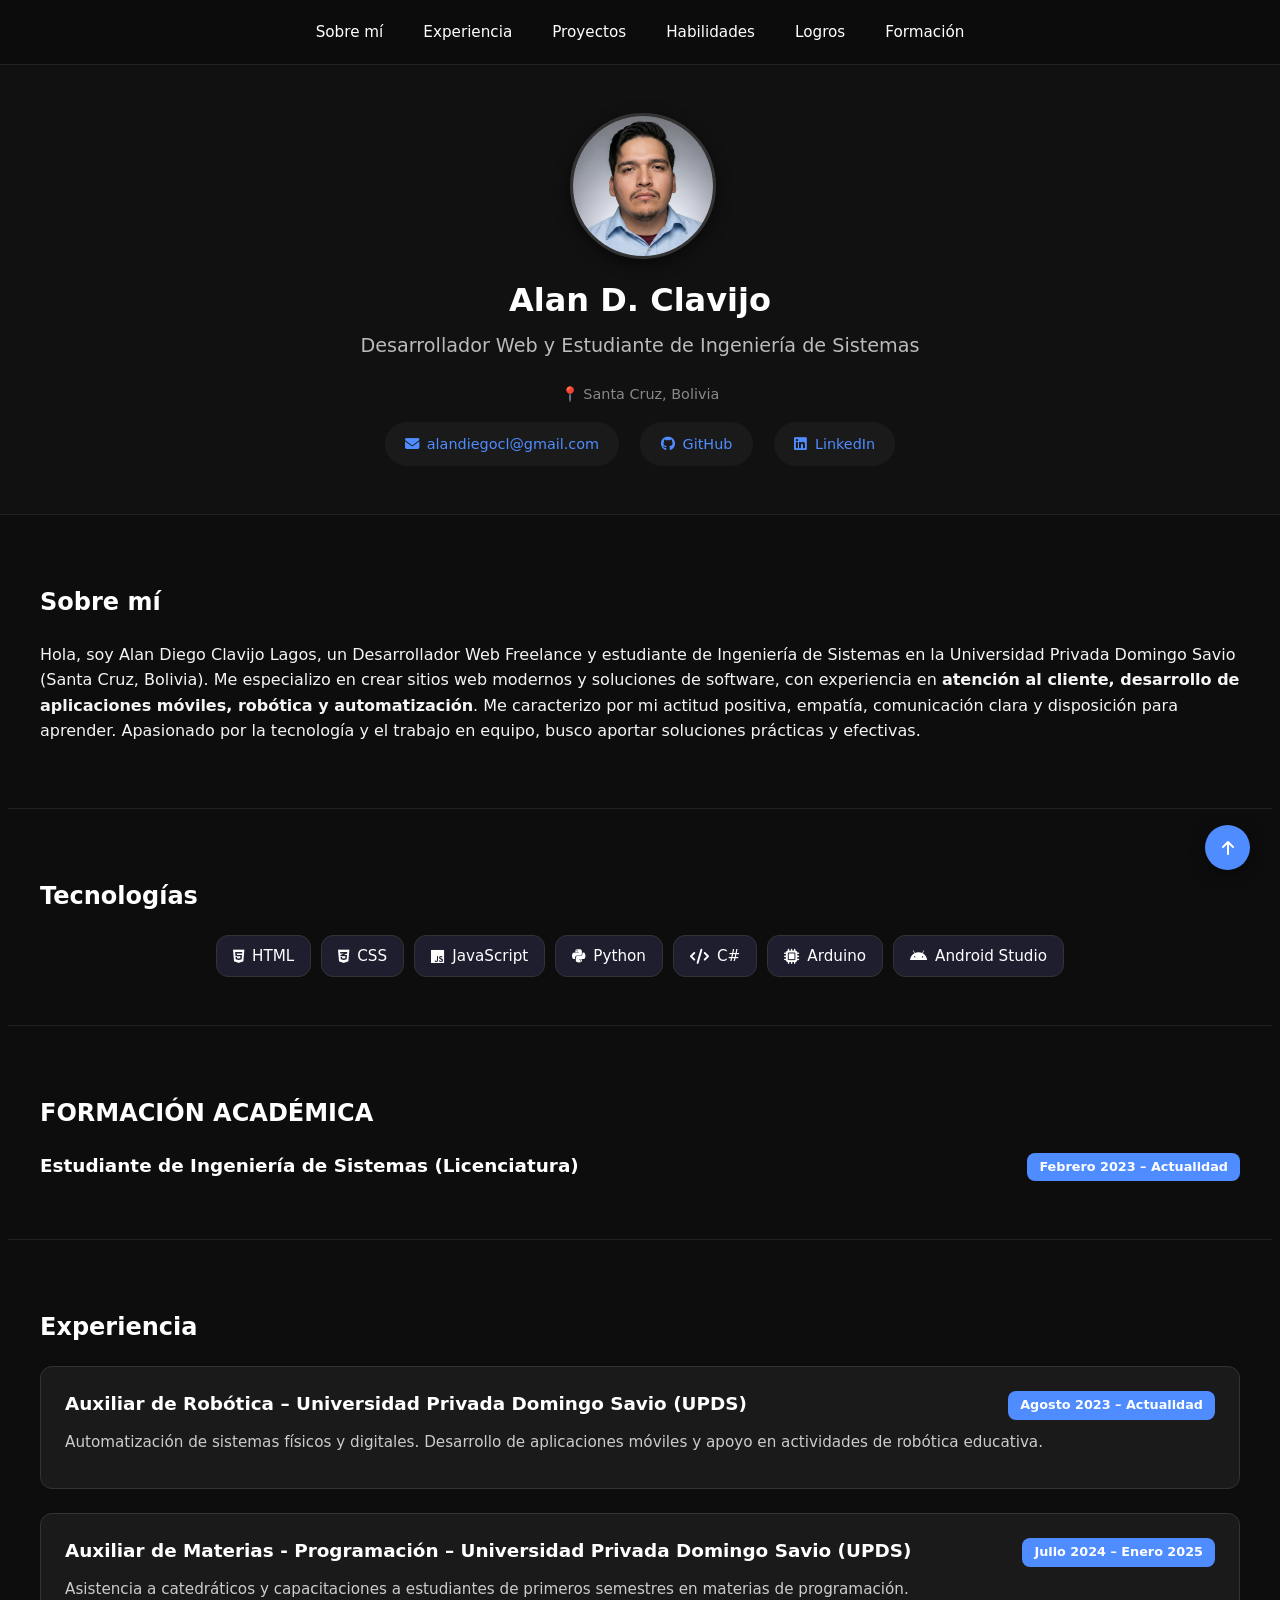
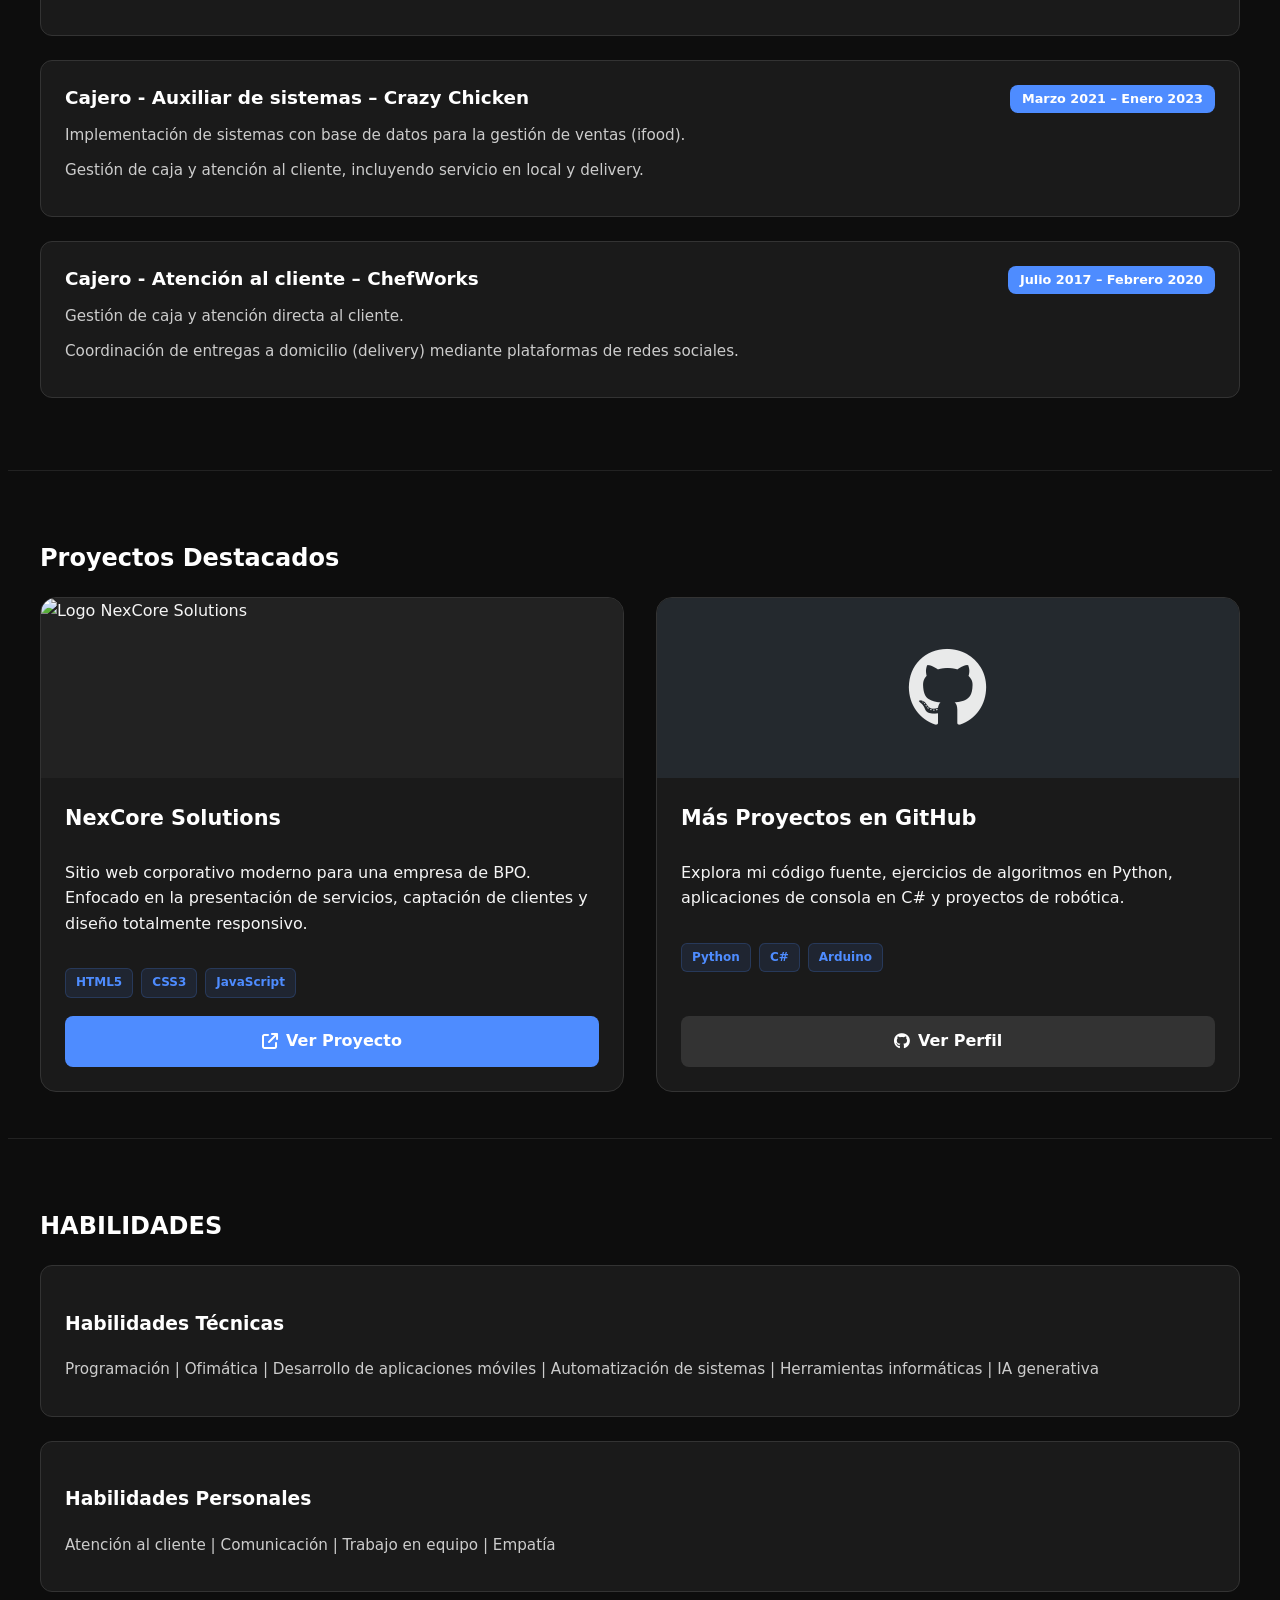
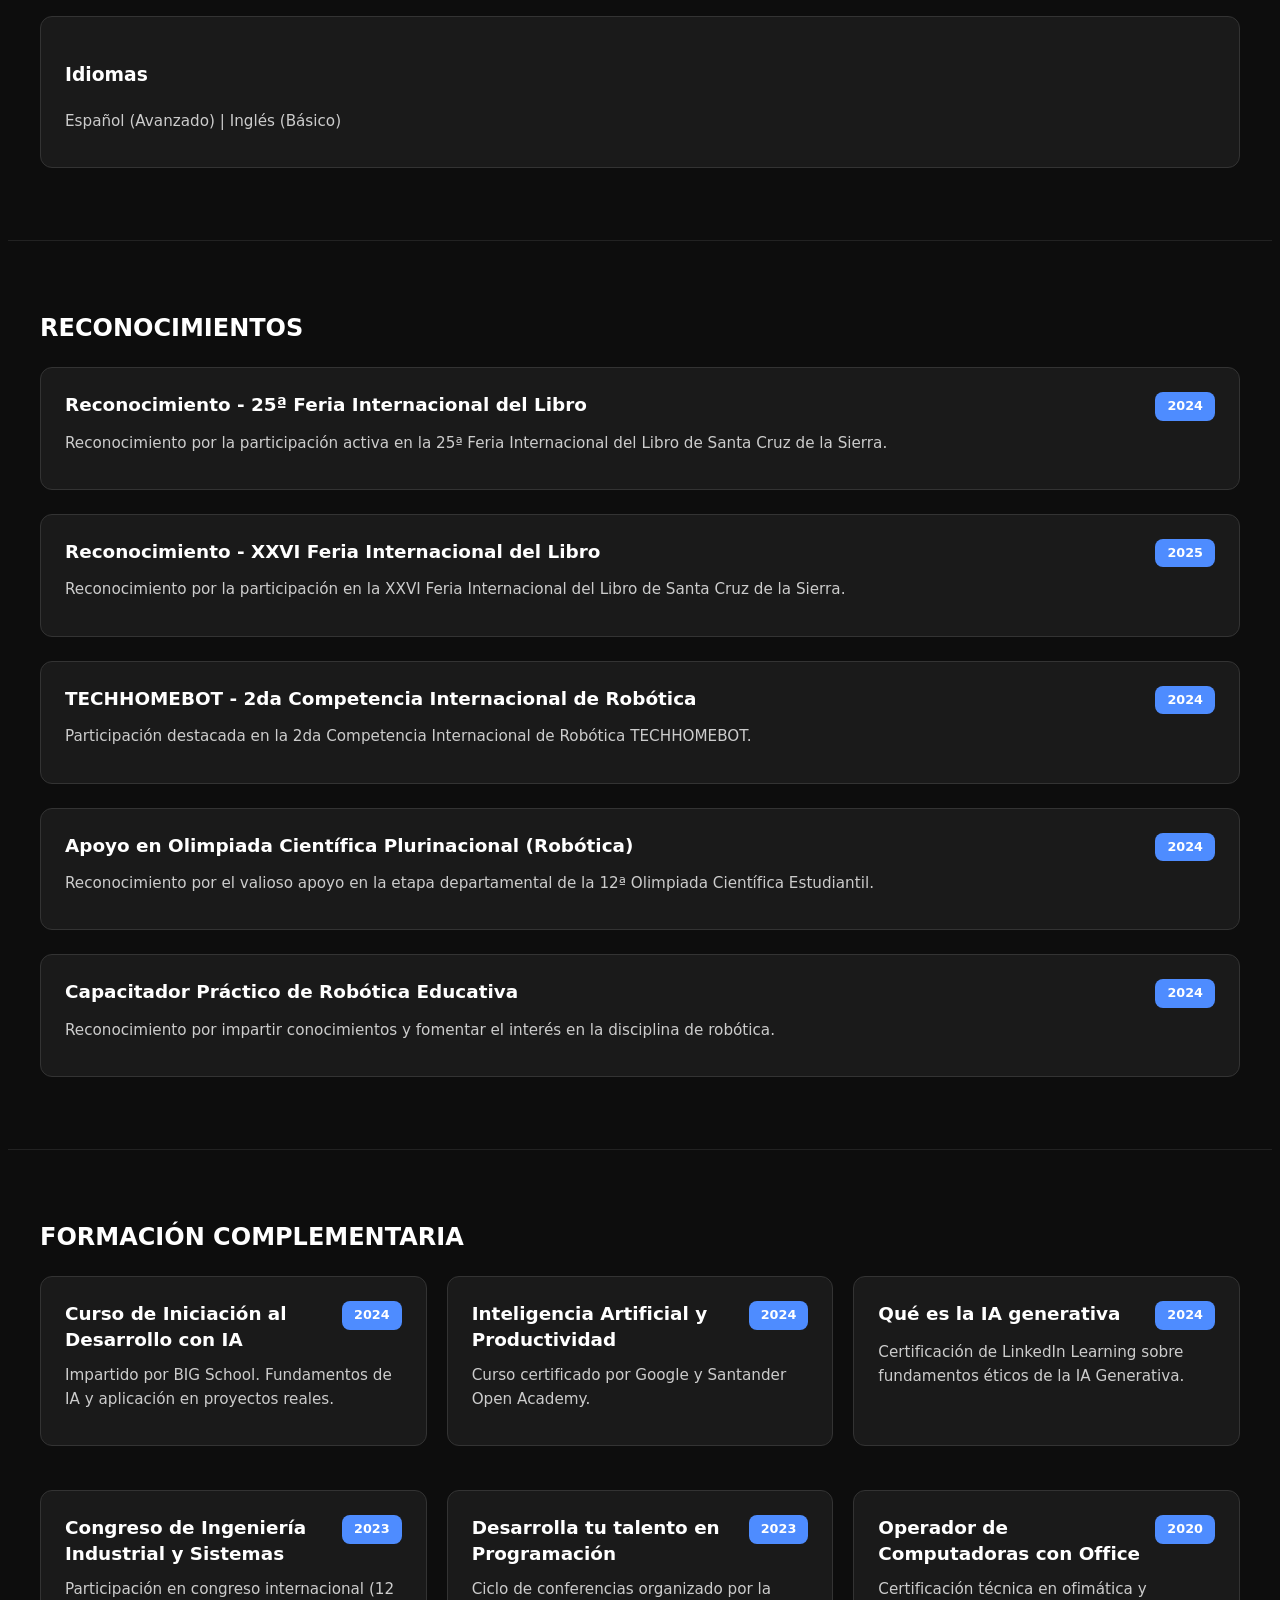
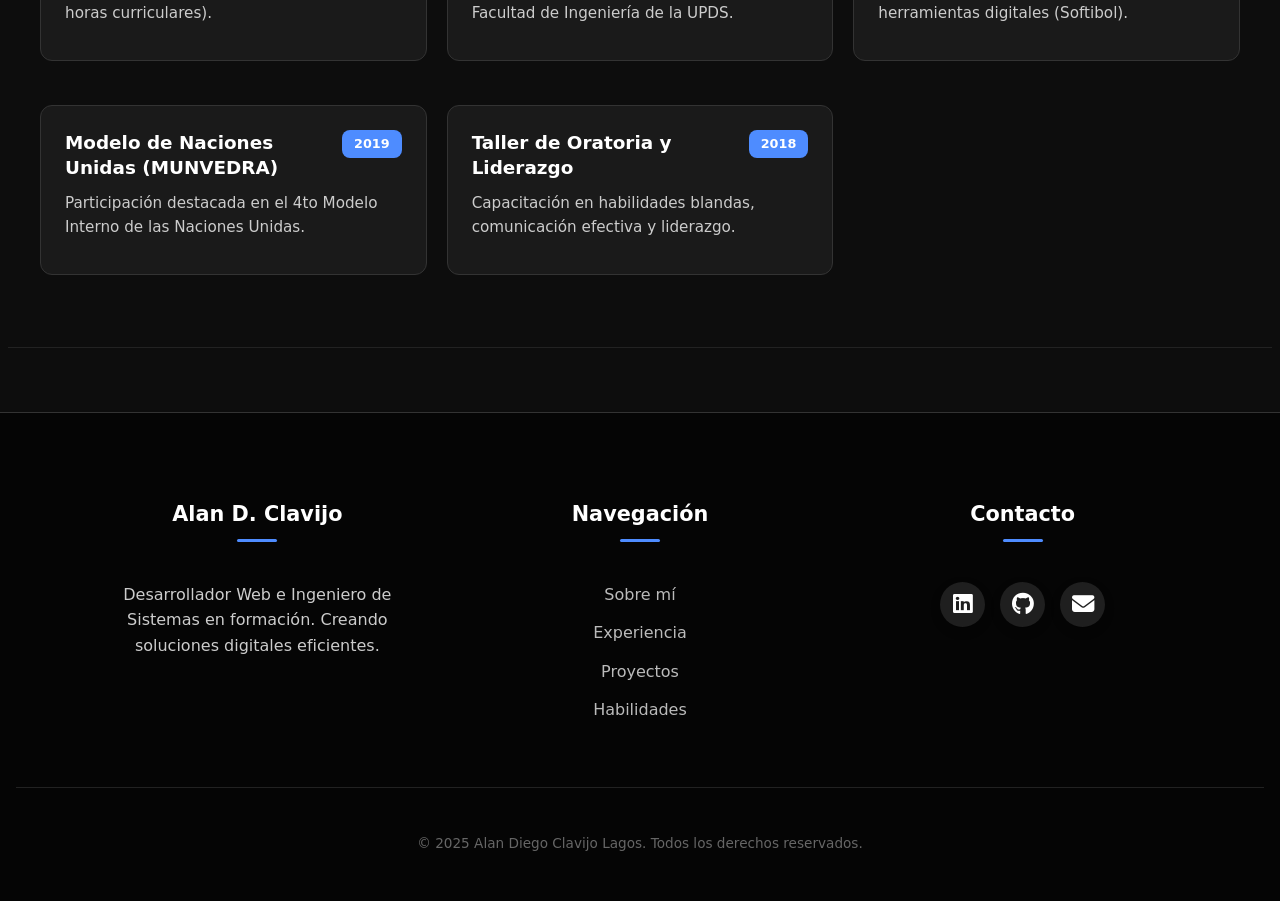
==== index.html @ 5d807644 "actualizacion github perfil" ====
<!DOCTYPE html>
<html lang="es">
  <head>
    <meta charset="UTF-8" />
    <meta name="viewport" content="width=device-width, initial-scale=1.0" />

    <title>
      Alan Diego Clavijo | Desarrollador Web e Ingeniero de Sistemas en Santa
      Cruz
    </title>

    <meta
      name="description"
      content="Portafolio de Alan Diego Clavijo Lagos. Desarrollador Web Full Stack y estudiante de Ingeniería de Sistemas en Santa Cruz, Bolivia. Experto en HTML, CSS, JavaScript, Python y C#."
    />

    <link rel="canonical" href="https://alanclavijo.github.io/" />

    <meta
      name="google-site-verification"
      content="w6DH2YRJPsxIw7uYAJ5K62LgAJY-CCfW-c_z-ughoTc"
    />
    <meta name="geo.region" content="BO-S" />
    <meta name="geo.placename" content="Santa Cruz de la Sierra" />
    <meta name="geo.position" content="-17.7833; -63.1821" />
    <meta name="ICBM" content="-17.7833, -63.1821" />
    <meta
      name="keywords"
      content="Alan Diego Clavijo, Desarrollador Web, Ingeniero de Sistemas, Santa Cruz, Bolivia, UPDS, Robótica, Programador, Freelancer, Frontend"
    />
    <meta name="author" content="Alan Diego Clavijo Lagos" />
    <meta name="robots" content="index, follow" />

    <meta property="og:type" content="profile" />
    <meta
      property="og:title"
      content="Portafolio de Alan D. Clavijo - Desarrollador Web"
    />
    <meta
      property="og:description"
      content="Ingeniero de Sistemas en formación y Auxiliar de Robótica. Mira mis proyectos y experiencia."
    />
    <meta
      property="og:image"
      content="https://alanclavijo.github.io/img/perfil.jpg"
    />
    <meta property="og:url" content="https://alanclavijo.github.io/" />
    <meta property="og:locale" content="es_BO" />

    <link rel="stylesheet" href="css/style.css" />

    <link
      rel="stylesheet"
      href="https://cdnjs.cloudflare.com/ajax/libs/font-awesome/6.5.0/css/all.min.css"
    />
    <link rel="icon" type="image/png" href="img/favicon.png" />

    <script type="application/ld+json">
      {
        "@context": "https://schema.org",
        "@type": "Person",
        "name": "Alan Diego Clavijo Lagos",
        "jobTitle": "Estudiante de Ingeniería de Sistemas y Desarrollador Web",
        "url": "https://alanclavijo.github.io",
        "sameAs": [
          "https://www.linkedin.com/in/alan-diego-clavijo-lagos-25b806327/",
          "https://github.com/AlanClavijo"
        ],
        "address": {
          "@type": "PostalAddress",
          "addressLocality": "Santa Cruz de la Sierra",
          "addressCountry": "Bolivia"
        },
        "alumniOf": {
          "@type": "CollegeOrUniversity",
          "name": "Universidad Privada Domingo Savio"
        }
      }
    </script>
  </head>

  <body>
    <nav class="navbar">
      <div class="nav-container">
        <button class="menu-toggle" aria-label="Abrir menú">
          <i class="fa-solid fa-bars"></i>
        </button>

        <div class="nav-links">
          <a href="#sobre-mi" class="nav-link">Sobre mí</a>
          <a href="#experiencia" class="nav-link">Experiencia</a>
          <a href="#proyectos" class="nav-link">Proyectos</a>
          <a href="#habilidades" class="nav-link">Habilidades</a>
          <a href="#reconocimientos" class="nav-link">Logros</a>
          <a href="#formacion-complementaria" class="nav-link">Formación</a>
        </div>
      </div>
    </nav>

    <header class="perfil">
      <div class="flip-card">
        <div class="flip-card-inner">
          <div class="flip-card-front">
            <img src="img/perfil.jpg" alt="Alan Clavijo Formal" />
          </div>
          <div class="flip-card-back">
            <img src="img/perfil.jpg" alt="Alan Clavijo Casual" />
          </div>
        </div>
      </div>

      <h1>
        Alan D. Clavijo
        <span class="cargo-h1"
          >Desarrollador Web y Estudiante de Ingeniería de Sistemas</span
        >
      </h1>
      <p class="ubicacion">📍 Santa Cruz, Bolivia</p>

      <nav class="social-links">
        <a
          href="https://mail.google.com/mail/?view=cm&fs=1&to=alandiegocl@gmail.com"
          target="_blank"
          rel="noopener noreferrer"
        >
          <i class="fa-solid fa-envelope"></i> alandiegocl@gmail.com
        </a>
        <a
          href="https://github.com/AlanClavijo"
          target="_blank"
          rel="noopener noreferrer"
        >
          <i class="fa-brands fa-github"></i> GitHub
        </a>
        <a
          href="https://www.linkedin.com/in/alan-diego-clavijo-lagos-25b806327/"
          target="_blank"
          rel="noopener noreferrer"
        >
          <i class="fa-brands fa-linkedin"></i> LinkedIn
        </a>
      </nav>
    </header>

    <section id="sobre-mi">
      <h2>Sobre mí</h2>
      <p>
        Hola, soy Alan Diego Clavijo Lagos, un Desarrollador Web Freelance y
        estudiante de Ingeniería de Sistemas en la Universidad Privada Domingo
        Savio (Santa Cruz, Bolivia). Me especializo en crear sitios web modernos
        y soluciones de software, con experiencia en
        <strong
          >atención al cliente, desarrollo de aplicaciones móviles, robótica y
          automatización</strong
        >. Me caracterizo por mi actitud positiva, empatía, comunicación clara y
        disposición para aprender. Apasionado por la tecnología y el trabajo en
        equipo, busco aportar soluciones prácticas y efectivas.
      </p>
    </section>

    <section id="tecnologias">
      <h2>Tecnologías</h2>
      <div class="tags">
        <span><i class="fa-brands fa-html5"></i> HTML</span>
        <span><i class="fa-brands fa-css3-alt"></i> CSS</span>
        <span><i class="fa-brands fa-js"></i> JavaScript</span>
        <span><i class="fa-brands fa-python"></i> Python</span>
        <span><i class="fa-solid fa-code"></i> C#</span>
        <span><i class="fa-solid fa-microchip"></i> Arduino</span>
        <span><i class="fa-brands fa-android"></i> Android Studio</span>
      </div>
    </section>

    <section id="Formacion-academica">
      <h2>FORMACIÓN ACADÉMICA</h2>
      <div class="card-header">
        <h3>Estudiante de Ingeniería de Sistemas (Licenciatura)</h3>
        <span class="años">Febrero 2023 – Actualidad</span>
      </div>
    </section>

    <section id="experiencia">
      <h2>Experiencia</h2>

      <div class="card">
        <div class="card-header">
          <h3>
            Auxiliar de Robótica – Universidad Privada Domingo Savio (UPDS)
          </h3>
          <span class="años">Agosto 2023 – Actualidad</span>
        </div>
        <p>
          Automatización de sistemas físicos y digitales. Desarrollo de
          aplicaciones móviles y apoyo en actividades de robótica educativa.
        </p>
      </div>

      <div class="card">
        <div class="card-header">
          <h3>
            Auxiliar de Materias - Programación – Universidad Privada Domingo
            Savio (UPDS)
          </h3>
          <span class="años">Julio 2024 – Enero 2025</span>
        </div>
        <p>
          Asistencia a catedráticos y capacitaciones a estudiantes de primeros
          semestres en materias de programación.
        </p>
      </div>

      <div class="card">
        <div class="card-header">
          <h3>Cajero - Auxiliar de sistemas – Crazy Chicken</h3>
          <span class="años">Marzo 2021 – Enero 2023</span>
        </div>
        <p>
          Implementación de sistemas con base de datos para la gestión de ventas
          (ifood).
        </p>
        <p>
          Gestión de caja y atención al cliente, incluyendo servicio en local y
          delivery.
        </p>
      </div>

      <div class="card">
        <div class="card-header">
          <h3>Cajero - Atención al cliente – ChefWorks</h3>
          <span class="años">Julio 2017 – Febrero 2020</span>
        </div>
        <p>Gestión de caja y atención directa al cliente.</p>
        <p>
          Coordinación de entregas a domicilio (delivery) mediante plataformas
          de redes sociales.
        </p>
      </div>
    </section>

    <section id="proyectos">
      <h2>Proyectos Destacados</h2>

      <div class="proyectos-grid">
        <article class="proyecto-card">
          <div class="card-banner banner-nexcore">
            <img
              src="https://alanclavijo.github.io/NexCore/assets/img/logos/nexcore-logo.png"
              alt="Logo NexCore Solutions"
              class="card-logo"
            />
          </div>

          <div class="card-content">
            <h3>NexCore Solutions</h3>
            <p>
              Sitio web corporativo moderno para una empresa de BPO. Enfocado en
              la presentación de servicios, captación de clientes y diseño
              totalmente responsivo.
            </p>

            <div class="tech-tags">
              <span class="tech-tag">HTML5</span>
              <span class="tech-tag">CSS3</span>
              <span class="tech-tag">JavaScript</span>
            </div>

            <a
              href="https://alanclavijo.github.io/NexCore/index.html"
              target="_blank"
              rel="noopener noreferrer"
              class="btn-proyecto"
            >
              <i class="fa-solid fa-arrow-up-right-from-square"></i> Ver
              Proyecto
            </a>
          </div>
        </article>

        <article class="proyecto-card">
          <div class="card-banner con-icono" style="background: #24292e">
            <i class="fa-brands fa-github"></i>
          </div>

          <div class="card-content">
            <h3>Más Proyectos en GitHub</h3>
            <p>
              Explora mi código fuente, ejercicios de algoritmos en Python,
              aplicaciones de consola en C# y proyectos de robótica.
            </p>

            <div class="tech-tags">
              <span class="tech-tag">Python</span>
              <span class="tech-tag">C#</span>
              <span class="tech-tag">Arduino</span>
            </div>

            <a
              href="https://github.com/AlanClavijo"
              target="_blank"
              rel="noopener noreferrer"
              class="btn-proyecto"
              style="background-color: #333"
            >
              <i class="fa-brands fa-github"></i> Ver Perfil
            </a>
          </div>
        </article>
      </div>
    </section>

    <section id="habilidades">
      <h2>HABILIDADES</h2>

      <div class="card">
        <h3>Habilidades Técnicas</h3>
        <p>
          Programación | Ofimática | Desarrollo de aplicaciones móviles |
          Automatización de sistemas | Herramientas informáticas | IA generativa
        </p>
      </div>

      <div class="card">
        <h3>Habilidades Personales</h3>
        <p>Atención al cliente | Comunicación | Trabajo en equipo | Empatía</p>
      </div>

      <div class="card">
        <h3>Idiomas</h3>
        <p>Español (Avanzado) | Inglés (Básico)</p>
      </div>
    </section>

    <section id="reconocimientos">
      <h2>RECONOCIMIENTOS</h2>

      <div class="card">
        <div class="card-header">
          <h3>Reconocimiento - 25ª Feria Internacional del Libro</h3>
          <span class="años">2024</span>
        </div>
        <p>
          Reconocimiento por la participación activa en la 25ª Feria
          Internacional del Libro de Santa Cruz de la Sierra.
        </p>
      </div>

      <div class="card">
        <div class="card-header">
          <h3>Reconocimiento - XXVI Feria Internacional del Libro</h3>
          <span class="años">2025</span>
        </div>
        <p>
          Reconocimiento por la participación en la XXVI Feria Internacional del
          Libro de Santa Cruz de la Sierra.
        </p>
      </div>

      <div class="card">
        <div class="card-header">
          <h3>TECHHOMEBOT - 2da Competencia Internacional de Robótica</h3>
          <span class="años">2024</span>
        </div>
        <p>
          Participación destacada en la 2da Competencia Internacional de
          Robótica TECHHOMEBOT.
        </p>
      </div>

      <div class="card">
        <div class="card-header">
          <h3>Apoyo en Olimpiada Científica Plurinacional (Robótica)</h3>
          <span class="años">2024</span>
        </div>
        <p>
          Reconocimiento por el valioso apoyo en la etapa departamental de la
          12ª Olimpiada Científica Estudiantil.
        </p>
      </div>

      <div class="card">
        <div class="card-header">
          <h3>Capacitador Práctico de Robótica Educativa</h3>
          <span class="años">2024</span>
        </div>
        <p>
          Reconocimiento por impartir conocimientos y fomentar el interés en la
          disciplina de robótica.
        </p>
      </div>
    </section>

    <section id="formacion-complementaria">
      <h2>FORMACIÓN COMPLEMENTARIA</h2>

      <div class="grid-container">
        <div class="card">
          <div class="card-header">
            <h3>Curso de Iniciación al Desarrollo con IA</h3>
            <span class="años">2024</span>
          </div>
          <p>
            Impartido por BIG School. Fundamentos de IA y aplicación en
            proyectos reales.
          </p>
        </div>

        <div class="card">
          <div class="card-header">
            <h3>Inteligencia Artificial y Productividad</h3>
            <span class="años">2024</span>
          </div>
          <p>Curso certificado por Google y Santander Open Academy.</p>
        </div>

        <div class="card">
          <div class="card-header">
            <h3>Qué es la IA generativa</h3>
            <span class="años">2024</span>
          </div>
          <p>
            Certificación de LinkedIn Learning sobre fundamentos éticos de la IA
            Generativa.
          </p>
        </div>

        <div class="card">
          <div class="card-header">
            <h3>Congreso de Ingeniería Industrial y Sistemas</h3>
            <span class="años">2023</span>
          </div>
          <p>
            Participación en congreso internacional (12 horas curriculares).
          </p>
        </div>

        <div class="card">
          <div class="card-header">
            <h3>Desarrolla tu talento en Programación</h3>
            <span class="años">2023</span>
          </div>
          <p>
            Ciclo de conferencias organizado por la Facultad de Ingeniería de la
            UPDS.
          </p>
        </div>

        <div class="card">
          <div class="card-header">
            <h3>Operador de Computadoras con Office</h3>
            <span class="años">2020</span>
          </div>
          <p>
            Certificación técnica en ofimática y herramientas digitales
            (Softibol).
          </p>
        </div>

        <div class="card">
          <div class="card-header">
            <h3>Modelo de Naciones Unidas (MUNVEDRA)</h3>
            <span class="años">2019</span>
          </div>
          <p>
            Participación destacada en el 4to Modelo Interno de las Naciones
            Unidas.
          </p>
        </div>

        <div class="card">
          <div class="card-header">
            <h3>Taller de Oratoria y Liderazgo</h3>
            <span class="años">2018</span>
          </div>
          <p>
            Capacitación en habilidades blandas, comunicación efectiva y
            liderazgo.
          </p>
        </div>
      </div>
    </section>

    <a href="#" class="btn-subir" aria-label="Volver arriba">
      <i class="fa-solid fa-arrow-up"></i>
    </a>

    <footer>
      <div class="footer-content">
        <div class="footer-section">
          <h3>Alan D. Clavijo</h3>
          <p>
            Desarrollador Web e Ingeniero de Sistemas en formación. Creando
            soluciones digitales eficientes.
          </p>
        </div>

        <div class="footer-section">
          <h3>Navegación</h3>
          <ul class="footer-links">
            <li><a href="#sobre-mi">Sobre mí</a></li>
            <li><a href="#experiencia">Experiencia</a></li>
            <li><a href="#proyectos">Proyectos</a></li>
            <li><a href="#habilidades">Habilidades</a></li>
          </ul>
        </div>

        <div class="footer-section">
          <h3>Contacto</h3>
          <div class="social-icons">
            <a
              href="https://www.linkedin.com/in/alan-diego-clavijo-lagos-25b806327/"
              target="_blank"
              rel="noopener noreferrer"
              aria-label="LinkedIn"
            >
              <i class="fa-brands fa-linkedin"></i>
            </a>
            <a
              href="https://github.com/AlanClavijo"
              target="_blank"
              rel="noopener noreferrer"
              aria-label="GitHub"
            >
              <i class="fa-brands fa-github"></i>
            </a>
            <a
              href="mailto:alandiegocl@gmail.com"
              aria-label="Email"
              target="_blank"
              rel="noopener noreferrer"
            >
              <i class="fa-solid fa-envelope"></i>
            </a>
          </div>
        </div>
      </div>

      <div class="footer-bottom">
        <p>
          &copy; 2025 Alan Diego Clavijo Lagos. Todos los derechos reservados.
        </p>
      </div>
    </footer>

    <script src="js/script.js"></script>
  </body>
</html>
---- css/style.css ----
/* =========================================
   ESTILOS GENERALES Y RESET
   ========================================= */
body {
  font-family: "Segoe UI", system-ui, sans-serif;
  background-color: #0d0d0d;
  color: #f5f5f5;
  margin: 0;
  padding: 0;
  line-height: 1.6;
}

h1,
h2,
h3 {
  color: #ffffff;
}

a {
  color: #4e8cff;
  text-decoration: none;
  transition: color 0.3s ease;
}

a:hover {
  text-decoration: underline;
  color: #6ea3ff;
}

.cargo-h1 {
  display: block;
  font-size: 1.2rem;
  color: #bbb;
  margin-top: 5px;
  font-weight: 400;
}

/* =========================================
   NAVBAR MEJORADA (RESPONSIVE & UX)
   ========================================= */
.navbar {
  position: sticky;
  top: 0;
  background-color: rgba(13, 13, 13, 0.98);
  padding: 15px 0;
  z-index: 1000;
  border-bottom: 1px solid #222;
  backdrop-filter: blur(10px);
}

.nav-container {
  max-width: 1200px;
  margin: 0 auto;
  display: flex;
  justify-content: center; /* Centrado en Desktop */
  align-items: center;
  padding: 0 1rem;
}

.menu-toggle {
  display: none; /* Oculto en PC */
  background: none;
  border: none;
  color: #fff;
  font-size: 1.8rem;
  cursor: pointer;
  padding: 0.5rem;
}

.nav-links {
  display: flex;
  gap: 20px;
}

.nav-links a {
  color: #fff;
  font-size: 0.95rem;
  font-weight: 500;
  padding: 5px 10px;
  border-radius: 6px;
  transition: all 0.3s ease;
}

.nav-links a:hover {
  color: #4e8cff;
  background: rgba(78, 140, 255, 0.1);
  text-decoration: none;
}

/* =========================================
   HEADER / PERFIL
   ========================================= */
.perfil {
  text-align: center;
  padding: 3rem 2rem;
  background: #111;
  border-bottom: 1px solid #222;
}

/* NOTA: .perfil-img ha sido reemplazado por la animación .flip-card más abajo,
   pero mantenemos estilos genéricos si los hubiera. */

.ubicacion {
  font-size: 0.9rem;
  color: #888;
  margin-top: 0.5rem;
}

.social-links {
  margin-top: 1rem;
}

.social-links a {
  margin: 0 0.5rem;
  font-size: 0.9rem;
  background: #1a1a1a;
  padding: 0.6rem 1.2rem;
  border-radius: 50px;
  display: inline-flex;
  align-items: center;
  gap: 8px;
  border: 1px solid transparent;
}

.social-links a:hover {
  border-color: #4e8cff;
  background: #222;
  text-decoration: none;
}

/* =========================================
   SECCIONES Y CARDS
   ========================================= */
section {
  padding: 3rem 2rem;
  border-bottom: 1px solid #222;
  max-width: 1200px;
  margin: 0 auto;
}

/* Tags de Tecnologías */
.tags {
  display: flex;
  flex-wrap: wrap;
  gap: 10px;
  justify-content: center;
}

.tags span {
  background: #1e1e2f;
  color: #fff;
  padding: 8px 16px;
  border-radius: 12px;
  display: inline-flex;
  align-items: center;
  gap: 8px;
  font-size: 0.95rem;
  border: 1px solid #333;
}

/* Tarjetas de Experiencia / Formación */
.card {
  background: #1a1a1a;
  padding: 1.5rem;
  border-radius: 12px;
  border: 1px solid #333;
  margin-bottom: 1.5rem;
  transition: transform 0.2s ease, border-color 0.2s ease;
}

.card:hover {
  transform: translateY(-3px);
  border-color: #4e8cff;
}

.card-header {
  display: flex;
  justify-content: space-between;
  align-items: flex-start;
  gap: 15px;
  margin-bottom: 10px;
}

.card-header h3 {
  margin: 0;
  font-size: 1.15rem;
  line-height: 1.4;
}

.años {
  background-color: #4e8cff;
  color: #fff;
  padding: 4px 12px;
  border-radius: 8px;
  font-size: 0.8rem;
  font-weight: 600;
  white-space: nowrap;
}

.card p {
  margin: 0 0 10px 0;
  color: #ccc;
  font-size: 0.95rem;
}

.grid-container {
  display: grid;
  grid-template-columns: repeat(auto-fill, minmax(300px, 1fr));
  gap: 20px;
}

/* =========================================
   SECCIÓN DE PROYECTOS (GRID VISUAL)
   ========================================= */
.proyectos-grid {
  display: grid;
  /* Minmax 280px para que no se rompa en móviles pequeños */
  grid-template-columns: repeat(auto-fit, minmax(280px, 1fr));
  gap: 2rem;
  margin-top: 1rem;
}

.proyecto-card {
  background: #1a1a1a;
  border-radius: 16px;
  overflow: hidden;
  border: 1px solid #333;
  transition: all 0.3s ease;
  display: flex;
  flex-direction: column;
  height: 100%;
}

.proyecto-card:hover {
  transform: translateY(-8px);
  box-shadow: 0 10px 25px rgba(0, 0, 0, 0.5);
  border-color: #4e8cff;
}

/* Banner General */
.card-banner {
  height: 180px;
  width: 100%;
  background: #222;
  position: relative;
}

/* Estilo para imágenes que rellenan el banner (NexCore) */
.card-logo {
  width: 100%;
  height: 100%;
  object-fit: cover;
  display: block;
}

/* Estilo para banner con ícono (GitHub) */
.card-banner.con-icono {
  display: flex;
  align-items: center;
  justify-content: center;
}

.card-banner.con-icono i {
  font-size: 5rem;
  color: rgba(255, 255, 255, 0.9);
  transition: transform 0.3s ease;
}

.proyecto-card:hover .card-banner.con-icono i {
  transform: scale(1.1) rotate(-5deg);
  color: #ffffff;
}

/* Contenido de la tarjeta */
.card-content {
  padding: 1.5rem;
  display: flex;
  flex-direction: column;
  flex-grow: 1;
}

.card-content h3 {
  margin-top: 0;
  font-size: 1.3rem;
  margin-bottom: 0.5rem;
}

.tech-tags {
  display: flex;
  flex-wrap: wrap;
  gap: 8px;
  margin: 1rem 0;
}

.tech-tag {
  background: rgba(78, 140, 255, 0.1);
  color: #4e8cff;
  font-size: 0.75rem;
  padding: 4px 10px;
  border-radius: 6px;
  font-weight: 600;
  border: 1px solid rgba(78, 140, 255, 0.2);
}

.btn-proyecto {
  margin-top: auto;
  display: flex;
  align-items: center;
  justify-content: center;
  gap: 8px;
  background-color: #4e8cff;
  color: white !important;
  padding: 0.8rem;
  border-radius: 8px;
  font-weight: 600;
  transition: background 0.3s;
}

.btn-proyecto:hover {
  background-color: #356ac3;
  text-decoration: none;
}

/* =========================================
   FOOTER
   ========================================= */
footer {
  background: #050505;
  padding: 4rem 1rem 2rem;
  border-top: 1px solid #333;
  margin-top: 4rem;
  color: #ccc;
}

.footer-content {
  max-width: 1100px;
  margin: 0 auto;
  display: grid;
  grid-template-columns: repeat(auto-fit, minmax(250px, 1fr));
  gap: 3rem;
  text-align: center;
}

.footer-section h3 {
  font-size: 1.3rem;
  margin-bottom: 1.5rem;
  position: relative;
  display: inline-block;
}

.footer-section h3::after {
  content: "";
  display: block;
  width: 40px;
  height: 3px;
  background: #4e8cff;
  margin: 8px auto 0;
  border-radius: 2px;
}

.footer-links {
  list-style: none;
  padding: 0;
}
.footer-links li {
  margin-bottom: 0.8rem;
}
.footer-links a {
  color: #bbb;
  transition: color 0.3s;
}
.footer-links a:hover {
  color: #4e8cff;
}

.social-icons {
  display: flex;
  justify-content: center;
  gap: 15px;
  margin-top: 1rem;
}

.social-icons a {
  font-size: 1.4rem;
  color: #fff;
  background: #1f1f1f;
  width: 45px;
  height: 45px;
  display: flex;
  align-items: center;
  justify-content: center;
  border-radius: 50%;
  transition: all 0.3s ease;
  box-shadow: 0 4px 10px rgba(0, 0, 0, 0.3);
}

.social-icons a:hover {
  background: #4e8cff;
  transform: translateY(-5px);
}

.footer-bottom {
  text-align: center;
  margin-top: 3rem;
  padding-top: 2rem;
  border-top: 1px solid #222;
  font-size: 0.85rem;
  color: #666;
}

/* Botón Volver Arriba */
.btn-subir {
  position: fixed;
  bottom: 30px;
  right: 30px;
  background: #4e8cff;
  color: white;
  width: 45px;
  height: 45px;
  border-radius: 50%;
  display: flex;
  justify-content: center;
  align-items: center;
  box-shadow: 0 4px 15px rgba(0, 0, 0, 0.4);
  z-index: 999;
  transition: transform 0.3s, background 0.3s;
}

.btn-subir:hover {
  transform: translateY(-5px);
  background: #356ac3;
}

/* =========================================
   MEDIA QUERIES (MÓVIL)
   ========================================= */
@media (max-width: 768px) {
  /* Navegación Móvil */
  .nav-container {
    justify-content: flex-end;
  }

  .menu-toggle {
    display: block;
    z-index: 1001;
  }

  .nav-links {
    position: fixed;
    top: 0;
    right: -100%; /* Oculto inicialmente */
    width: 70%;
    height: 100vh;
    background: #111;
    flex-direction: column;
    justify-content: center;
    align-items: center;
    gap: 2rem;
    transition: right 0.4s cubic-bezier(0.77, 0, 0.175, 1);
    box-shadow: -5px 0 15px rgba(0, 0, 0, 0.5);
    border-left: 1px solid #333;
  }

  .nav-links.active {
    right: 0;
  }

  .nav-links a {
    font-size: 1.2rem;
    padding: 1rem 2rem;
    width: 100%;
    text-align: center;
    border-bottom: 1px solid #222;
  }

  /* Ajustes Generales */
  section {
    padding: 3rem 1.5rem;
  }
  h1 {
    font-size: 1.8rem;
  }
  .cargo-h1 {
    font-size: 1rem;
  }
  /* Ajustes para la animación en móvil si fuera necesario */
}

/* =========================================
   ANIMACIÓN FLIP CARD (MONEDA 3D)
   ========================================= */

/* Contenedor principal de la "moneda" */
.flip-card {
  background-color: transparent;
  width: 140px; /* Tamaño de la foto */
  height: 140px;
  perspective: 1000px; /* Profundidad 3D */
  margin: 0 auto 1rem auto; /* Centrado */
}

/* El contenedor interno que gira */
.flip-card-inner {
  position: relative;
  width: 100%;
  height: 100%;
  text-align: center;
  transition: transform 0.8s cubic-bezier(0.175, 0.885, 0.32, 1.275); /* Efecto rebote suave */
  transform-style: preserve-3d;
}

/* Acción de giro al pasar el mouse */
.flip-card:hover .flip-card-inner {
  transform: rotateY(180deg);
}

/* Estilos comunes para ambas caras */
.flip-card-front,
.flip-card-back {
  position: absolute;
  width: 100%;
  height: 100%;
  -webkit-backface-visibility: hidden; /* Safari */
  backface-visibility: hidden;
  border-radius: 50%; /* Forma circular */
  overflow: hidden;
  border: 3px solid #333; /* Borde del círculo */
  box-shadow: 0 5px 15px rgba(0, 0, 0, 0.5);
}

/* Cara FRONTAL (Foto Formal) */
.flip-card-front {
  background-color: #111;
}

/* Cara TRASERA (Foto Casual) */
.flip-card-back {
  background-color: #111;
  transform: rotateY(180deg);
}

/* Asegurar que las imágenes llenen el círculo */
.flip-card-front img,
.flip-card-back img {
  width: 100%;
  height: 100%;
  object-fit: cover;
}
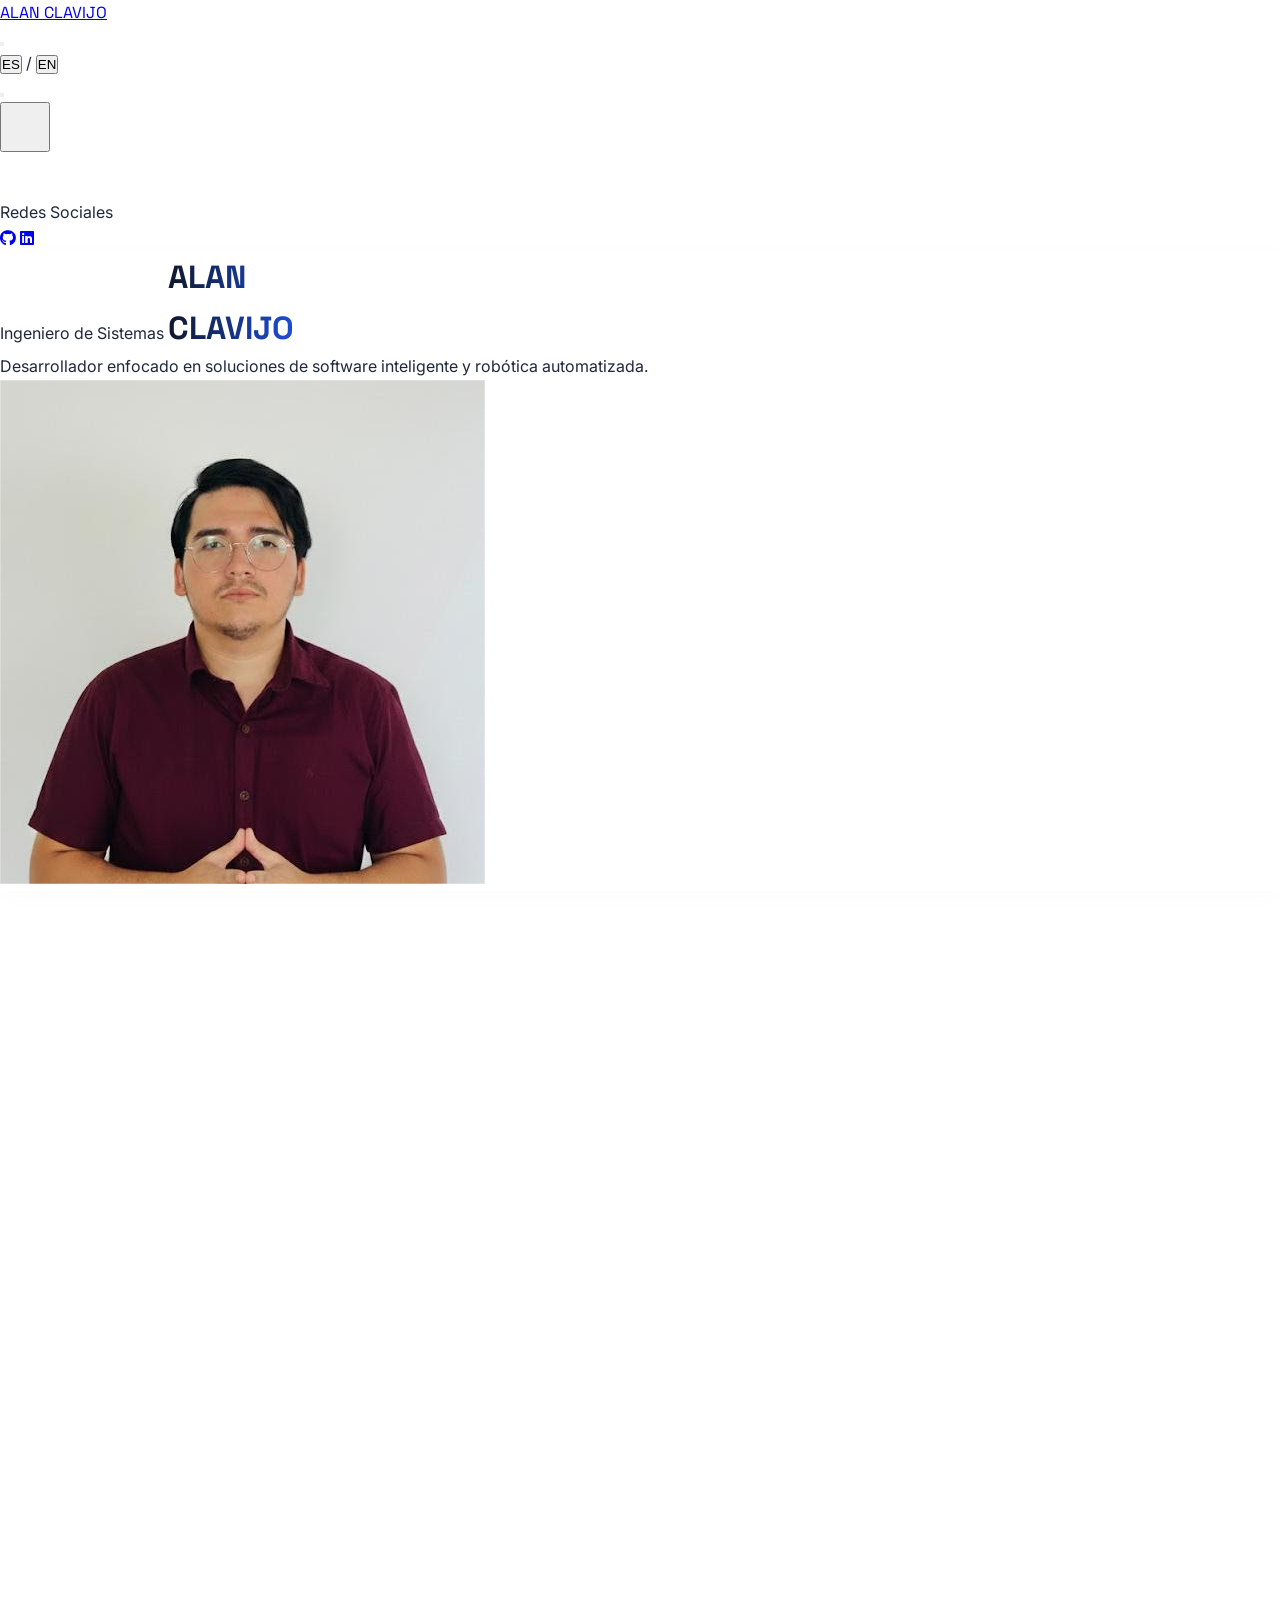
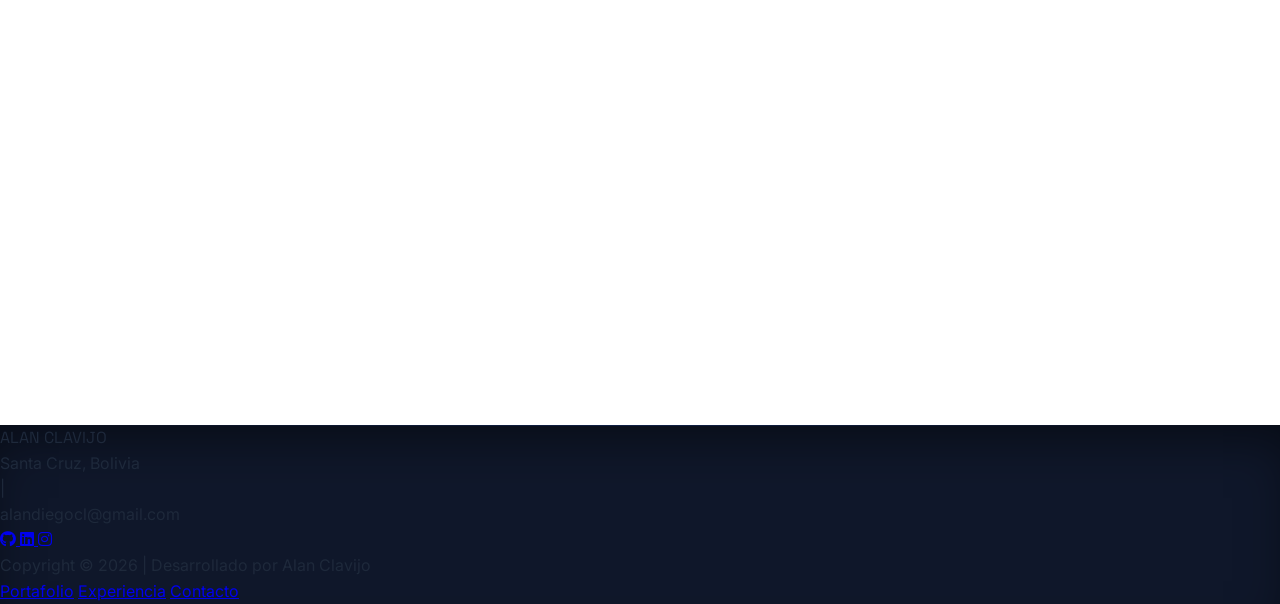
==== commit 7bab59e8: "feat: complete portfolio optimizations, async translation loading, custom 404 page, and SEO enhancem" ====
--- a/index.html
+++ b/index.html
@@ -1,546 +1,1206 @@
-<!DOCTYPE html>
-<html lang="es">
-  <head>
-    <meta charset="UTF-8" />
-    <meta name="viewport" content="width=device-width, initial-scale=1.0" />
-
-    <title>
-      Alan Diego Clavijo | Desarrollador Web e Ingeniero de Sistemas en Santa
-      Cruz
-    </title>
-
-    <meta
-      name="description"
-      content="Portafolio de Alan Diego Clavijo Lagos. Desarrollador Web Full Stack y estudiante de Ingeniería de Sistemas en Santa Cruz, Bolivia. Experto en HTML, CSS, JavaScript, Python y C#."
-    />
-
-    <link rel="canonical" href="https://alanclavijo.github.io/" />
-
-    <meta
-      name="google-site-verification"
-      content="w6DH2YRJPsxIw7uYAJ5K62LgAJY-CCfW-c_z-ughoTc"
-    />
-    <meta name="geo.region" content="BO-S" />
-    <meta name="geo.placename" content="Santa Cruz de la Sierra" />
-    <meta name="geo.position" content="-17.7833; -63.1821" />
-    <meta name="ICBM" content="-17.7833, -63.1821" />
-    <meta
-      name="keywords"
-      content="Alan Diego Clavijo, Desarrollador Web, Ingeniero de Sistemas, Santa Cruz, Bolivia, UPDS, Robótica, Programador, Freelancer, Frontend"
-    />
-    <meta name="author" content="Alan Diego Clavijo Lagos" />
-    <meta name="robots" content="index, follow" />
-
-    <meta property="og:type" content="profile" />
-    <meta
-      property="og:title"
-      content="Portafolio de Alan D. Clavijo - Desarrollador Web"
-    />
-    <meta
-      property="og:description"
-      content="Ingeniero de Sistemas en formación y Auxiliar de Robótica. Mira mis proyectos y experiencia."
-    />
-    <meta
-      property="og:image"
-      content="https://alanclavijo.github.io/img/perfil.jpg"
-    />
-    <meta property="og:url" content="https://alanclavijo.github.io/" />
-    <meta property="og:locale" content="es_BO" />
-
-    <link rel="stylesheet" href="css/style.css" />
-
-    <link
-      rel="stylesheet"
-      href="https://cdnjs.cloudflare.com/ajax/libs/font-awesome/6.5.0/css/all.min.css"
-    />
-    <link rel="icon" type="image/png" href="img/favicon.png" />
-
-    <script type="application/ld+json">
-      {
-        "@context": "https://schema.org",
-        "@type": "Person",
-        "name": "Alan Diego Clavijo Lagos",
-        "jobTitle": "Estudiante de Ingeniería de Sistemas y Desarrollador Web",
-        "url": "https://alanclavijo.github.io",
-        "sameAs": [
-          "https://www.linkedin.com/in/alan-diego-clavijo-lagos-25b806327/",
-          "https://github.com/AlanClavijo"
-        ],
-        "address": {
-          "@type": "PostalAddress",
-          "addressLocality": "Santa Cruz de la Sierra",
-          "addressCountry": "Bolivia"
-        },
-        "alumniOf": {
-          "@type": "CollegeOrUniversity",
-          "name": "Universidad Privada Domingo Savio"
-        }
-      }
-    </script>
-  </head>
-
-  <body>
-    <nav class="navbar">
-      <div class="nav-container">
-        <button class="menu-toggle" aria-label="Abrir menú">
-          <i class="fa-solid fa-bars"></i>
-        </button>
-
-        <div class="nav-links">
-          <a href="#sobre-mi" class="nav-link">Sobre mí</a>
-          <a href="#experiencia" class="nav-link">Experiencia</a>
-          <a href="#proyectos" class="nav-link">Proyectos</a>
-          <a href="#habilidades" class="nav-link">Habilidades</a>
-          <a href="#reconocimientos" class="nav-link">Logros</a>
-          <a href="#formacion-complementaria" class="nav-link">Formación</a>
-        </div>
-      </div>
+<!doctype html>
+<html lang="es" class="scroll-smooth">
+
+<head>
+  <meta charset="UTF-8" />
+  <meta name="viewport" content="width=device-width, initial-scale=1.0" />
+  <title>Alan Diego Clavijo | Ingeniero de Sistemas & Desarrollador Software</title>
+  <meta name="description" content="Portafolio profesional de Alan Diego Clavijo, Ingeniero de Sistemas especializado en soluciones de software inteligente, robótica automatizada e IoT." />
+  <meta name="keywords" content="Alan Clavijo, Alan Diego Clavijo, Ingeniero de Sistemas, Robótica, IoT, Desarrollo de Software, Portafolio, Santa Cruz, Bolivia" />
+    
+  <!-- Open Graph / Facebook -->
+  <meta property="og:type" content="website" />
+  <meta property="og:url" content="https://alanclavijo.github.io/" />
+  <meta property="og:title" content="Alan Diego Clavijo | Portfolio" />
+  <meta property="og:description" content="Portafolio profesional de Alan Diego Clavijo, Ingeniero de Sistemas enfocado en soluciones de software inteligente y robótica." />
+  <meta property="og:image" content="https://alanclavijo.github.io/src/img/imagenportada2.png" />
+
+  <!-- Twitter -->
+  <meta property="twitter:card" content="summary_large_image" />
+  <meta property="twitter:url" content="https://alanclavijo.github.io/" />
+  <meta property="twitter:title" content="Alan Diego Clavijo | Portfolio" />
+  <meta property="twitter:description" content="Portafolio profesional de Alan Diego Clavijo, Ingeniero de Sistemas enfocado en soluciones de software inteligente y robótica." />
+  <meta property="twitter:image" content="https://alanclavijo.github.io/src/img/imagenportada2.png" />
+
+  <!-- JSON-LD Datos Estructurados de Schema.org -->
+  <script type="application/ld+json">
+  {
+    "@context": "https://schema.org",
+    "@type": "Person",
+    "name": "Alan Diego Clavijo Lagos",
+    "url": "https://alanclavijo.github.io/",
+    "image": "https://alanclavijo.github.io/src/img/imagenportada2.png",
+    "jobTitle": "Ingeniero de Sistemas",
+    "worksFor": {
+      "@type": "Organization",
+      "name": "Universidad Privada Domingo Savio"
+    },
+    "alumniOf": {
+      "@type": "EducationalOrganization",
+      "name": "Universidad Privada Domingo Savio"
+    },
+    "sameAs": [
+      "https://github.com/AlanClavijo",
+      "https://www.linkedin.com/in/alan-diego-clavijo-lagos-25b806327/"
+    ],
+    "address": {
+      "@type": "PostalAddress",
+      "addressLocality": "Santa Cruz de la Sierra",
+      "addressCountry": "Bolivia"
+    }
+  }
+  </script>
+  <!-- Google Search Console Verification -->
+  <meta name="google-site-verification" content="w6DH2YRJPsxIw7uYAJ5K62LgAJY-CCfW-c_z-ughoTc" />
+
+  <!-- Google Analytics (GA4) -->
+  <!--
+  <script async src="https://www.googletagmanager.com/gtag/js?id=G-XXXXXXXXXX"></script>
+  <script>
+    window.dataLayer = window.dataLayer || [];
+    function gtag(){dataLayer.push(arguments);}
+    gtag('js', new Date());
+    gtag('config', 'G-XXXXXXXXXX');
+  </script>
+  -->
+
+  <!-- Favicons -->
+  <link rel="icon" type="image/png" sizes="32x32" href="src/img/favicon.png" />
+  <link rel="icon" type="image/png" sizes="16x16" href="src/img/favicon.png" />
+  <link rel="apple-touch-icon" sizes="180x180" href="src/img/favicon.png" />
+
+  <script src="https://cdn.tailwindcss.com"></script>
+  <script>
+    tailwind.config = {
+      darkMode: 'class'
+    }
+  </script>
+  <script src="https://unpkg.com/lucide@0.400.0/dist/umd/lucide.min.js"></script>
+  <link rel="stylesheet" href="https://cdnjs.cloudflare.com/ajax/libs/font-awesome/6.5.0/css/all.min.css" />
+  <link
+    href="https://fonts.googleapis.com/css2?family=Space+Grotesk:wght@500;800&family=Inter:wght@400;600&display=swap"
+    rel="stylesheet" />
+  <link rel="stylesheet" href="css/style.css" />
+</head>
+
+<body class="selection:bg-blue-600 selection:text-white transition-colors duration-300">
+  <nav
+    class="fixed top-0 left-0 w-full z-50 h-20 bg-white/80 backdrop-blur-md border-b border-slate-100 px-6 md:px-12 flex items-center justify-between">
+    <a href="#" class="block hover:opacity-80 transition-opacity">
+      <div class="text-xl font-display font-black tracking-tighter uppercase">
+        ALAN <span class="text-blue-600">CLAVIJO</span>
+      </div>
+    </a>
+    <div class="flex items-center gap-6">
+      <button id="theme-toggle"
+        class="p-3 bg-slate-50 hover:bg-blue-600 hover:text-white rounded-2xl transition-all group"
+        aria-label="Alternar tema oscuro">
+        <i data-lucide="moon" class="w-5 h-5 text-slate-600 group-hover:text-white transition-colors dark:hidden"></i>
+        <i data-lucide="sun"
+          class="w-5 h-5 text-yellow-400 group-hover:text-white transition-colors hidden dark:block"></i>
+      </button>
+      <div class="lang-btn-container flex items-center gap-2 mr-2">
+        <button
+          class="lang-btn text-xs font-bold uppercase tracking-wider text-blue-600 transition-all px-2 py-1 rounded hover:bg-slate-100">ES</button>
+        <span class="text-slate-300 text-xs">/</span>
+        <button
+          class="lang-btn text-xs font-bold uppercase tracking-wider text-slate-400 transition-all px-2 py-1 rounded hover:bg-slate-100">EN</button>
+      </div>
+      <button id="open-sidebar"
+        class="p-3 bg-slate-50 hover:bg-blue-600 hover:text-white rounded-2xl transition-all group">
+        <i data-lucide="align-right" class="w-6 h-6 group-hover:rotate-12 transition-transform"></i>
+      </button>
+    </div>
+  </nav>
+
+  <div id="sidebar-overlay"
+    class="fixed inset-0 bg-slate-900/40 backdrop-blur-sm z-[90] hidden transition-opacity duration-500"></div>
+
+  <aside id="sidebar"
+    class="fixed top-0 right-0 h-full w-[85%] md:w-[400px] bg-slate-900/95 backdrop-blur-2xl z-[100] translate-x-full transition-transform duration-700 ease-in-out p-10 flex flex-col justify-center border-l border-white/10 shadow-[-20px_0_50px_rgba(0,0,0,0.2)]">
+    <button id="close-sidebar"
+      class="absolute top-6 right-6 p-4 text-white/30 hover:text-white transition-all hover:rotate-90 duration-300 z-[110]"
+      aria-label="Cerrar menú">
+      <i data-lucide="x" class="w-8 h-8"></i>
+    </button>
+
+    <nav class="flex flex-col gap-6">
+      <a href="#portfolio" class="sidebar-link" data-key="nav-portfolio">Portafolio</a>
+      <a href="#education" class="sidebar-link" data-key="nav-education">Educación</a>
+      <a href="#experience" class="sidebar-link" data-key="nav-experience">Experiencia</a>
+      <a href="#habilidades" class="sidebar-link" data-key="nav-skills">Habilidades</a>
+      <a href="#reconocimientos" class="sidebar-link" data-key="nav-achievements">Logros</a>
+      <a href="#contact" class="sidebar-link" data-key="nav-contact">Contacto</a>
     </nav>
 
-    <header class="perfil">
-      <div class="flip-card">
-        <div class="flip-card-inner">
-          <div class="flip-card-front">
-            <img src="img/perfil.jpg" alt="Alan Clavijo Formal" />
-          </div>
-          <div class="flip-card-back">
-            <img src="img/perfil.jpg" alt="Alan Clavijo Casual" />
-          </div>
-        </div>
-      </div>
-
-      <h1>
-        Alan D. Clavijo
-        <span class="cargo-h1"
-          >Desarrollador Web y Estudiante de Ingeniería de Sistemas</span
-        >
-      </h1>
-      <p class="ubicacion">📍 Santa Cruz, Bolivia</p>
-
-      <nav class="social-links">
-        <a
-          href="https://mail.google.com/mail/?view=cm&fs=1&to=alandiegocl@gmail.com"
-          target="_blank"
-          rel="noopener noreferrer"
-        >
-          <i class="fa-solid fa-envelope"></i> alandiegocl@gmail.com
-        </a>
-        <a
-          href="https://github.com/AlanClavijo"
-          target="_blank"
-          rel="noopener noreferrer"
-        >
-          <i class="fa-brands fa-github"></i> GitHub
-        </a>
-        <a
-          href="https://www.linkedin.com/in/alan-diego-clavijo-lagos-25b806327/"
-          target="_blank"
-          rel="noopener noreferrer"
-        >
-          <i class="fa-brands fa-linkedin"></i> LinkedIn
-        </a>
-      </nav>
-    </header>
-
-    <section id="sobre-mi">
-      <h2>Sobre mí</h2>
-      <p>
-        Hola, soy Alan Diego Clavijo Lagos, un Desarrollador Web Freelance y
-        estudiante de Ingeniería de Sistemas en la Universidad Privada Domingo
-        Savio (Santa Cruz, Bolivia). Me especializo en crear sitios web modernos
-        y soluciones de software, con experiencia en
-        <strong
-          >atención al cliente, desarrollo de aplicaciones móviles, robótica y
-          automatización</strong
-        >. Me caracterizo por mi actitud positiva, empatía, comunicación clara y
-        disposición para aprender. Apasionado por la tecnología y el trabajo en
-        equipo, busco aportar soluciones prácticas y efectivas.
+    <div class="mt-20 pt-10 border-t border-white/5 text-slate-500">
+      <p class="text-[9px] uppercase font-black tracking-[0.3em]">
+        Redes Sociales
       </p>
-    </section>
-
-    <section id="tecnologias">
-      <h2>Tecnologías</h2>
-      <div class="tags">
-        <span><i class="fa-brands fa-html5"></i> HTML</span>
-        <span><i class="fa-brands fa-css3-alt"></i> CSS</span>
-        <span><i class="fa-brands fa-js"></i> JavaScript</span>
-        <span><i class="fa-brands fa-python"></i> Python</span>
-        <span><i class="fa-solid fa-code"></i> C#</span>
-        <span><i class="fa-solid fa-microchip"></i> Arduino</span>
-        <span><i class="fa-brands fa-android"></i> Android Studio</span>
-      </div>
-    </section>
-
-    <section id="Formacion-academica">
-      <h2>FORMACIÓN ACADÉMICA</h2>
-      <div class="card-header">
-        <h3>Estudiante de Ingeniería de Sistemas (Licenciatura)</h3>
-        <span class="años">Febrero 2023 – Actualidad</span>
-      </div>
-    </section>
-
-    <section id="experiencia">
-      <h2>Experiencia</h2>
-
-      <div class="card">
-        <div class="card-header">
-          <h3>
-            Auxiliar de Robótica – Universidad Privada Domingo Savio (UPDS)
+      <div class="flex gap-4 mt-4">
+        <a href="https://github.com/AlanClavijo" class="hover:text-blue-500 transition-colors"><i
+            class="fa-brands fa-github"></i></a>
+        <a href="https://www.linkedin.com/in/alan-diego-clavijo-lagos-25b806327/"
+          class="hover:text-blue-500 transition-colors"><i class="fa-brands fa-linkedin"></i></a>
+      </div>
+    </div>
+  </aside>
+
+  <header class="min-h-screen flex items-center pt-20 px-6 bg-white overflow-hidden">
+    <div class="max-w-7xl mx-auto grid md:grid-cols-2 gap-12 items-center">
+      <!-- Columna de Texto (Izquierda en desktop, Primero en móvil) -->
+      <div class="order-1 text-center md:text-left flex flex-col justify-center">
+        <span class="text-blue-600 font-bold tracking-[0.4em] uppercase text-xs mb-4 block"
+          data-key="hero-role">Ingeniero de Sistemas</span>
+        <h1 class="text-6xl md:text-8xl font-display font-black leading-none mb-8 gradient-text" data-key="hero-name">
+          ALAN <br />
+          CLAVIJO
+        </h1>
+        <p class="text-slate-500 max-w-md mx-auto md:ml-0 md:mr-auto text-lg leading-relaxed" data-key="hero-desc">
+          Desarrollador enfocado en soluciones de software inteligente y
+          robótica automatizada.
+        </p>
+      </div>
+
+      <!-- Columna de Imagen (Derecha en desktop, Segundo en móvil) -->
+      <div class="order-2 flex justify-center">
+        <div class="relative group">
+          <div class="absolute -inset-4 bg-blue-600/10 rounded-full blur-2xl group-hover:bg-blue-600/20 transition-all">
+          </div>
+          <img src="src/img/imageedu.png" alt="Alan Clavijo"
+            class="relative w-80 h-80 object-cover rounded-full shadow-2xl grayscale hover:grayscale-0 transition-all duration-700" />
+        </div>
+      </div>
+    </div>
+  </header>
+
+  <section id="portfolio" class="bg-[#f8fafc] py-32 px-6 reveal">
+    <div class="max-w-7xl mx-auto">
+      <div class="flex flex-col md:flex-row justify-between items-end mb-16 gap-4">
+        <div>
+          <span class="text-blue-600 font-bold tracking-[0.4em] uppercase text-[10px] mb-2 block" data-key="subtitle-portfolio">Selección de
+            trabajos</span>
+          <h2 class="text-5xl md:text-6xl font-display font-black text-slate-900 tracking-tighter" data-key="title-portfolio">
+            Proyectos
+          </h2>
+        </div>
+        <div class="text-slate-400 font-display font-bold text-xl opacity-20 hidden md:block">
+          01 / Portfolio
+        </div>
+      </div>
+
+      <div class="grid grid-cols-1 md:grid-cols-2 lg:grid-cols-3 gap-8">
+        <div class="glass-card group overflow-hidden">
+          <div
+            class="h-64 overflow-hidden bg-slate-100 flex items-center justify-center p-8 transition-all group-hover:bg-blue-50">
+            <img src="https://alanclavijo.github.io/NexCore/assets/img/logos/nexcore-logo.png" alt="NexCore Solutions"
+              class="w-full h-full object-contain transition-transform duration-700 group-hover:scale-110" loading="lazy" />
+          </div>
+          <div class="p-8">
+            <span class="text-blue-600 font-bold text-[10px] uppercase tracking-widest">Web Development • BPO</span>
+            <h3 class="text-2xl font-display font-bold text-slate-900 mt-2 mb-3">
+              NexCore Solutions
+            </h3>
+            <p class="text-slate-500 text-sm leading-relaxed mb-6" data-key="proj-nexcore-desc">
+              Sitio web corporativo moderno para una empresa de BPO, enfocado
+              en la captación de clientes y diseño totalmente responsivo.
+            </p>
+            <a href="https://alanclavijo.github.io/NexCore/index.html" target="_blank" rel="noopener noreferrer"
+              class="inline-flex items-center gap-2 text-blue-600 font-bold text-xs uppercase tracking-widest hover:gap-4 transition-all" data-key="proj-view-details">
+              Ver Proyecto <i data-lucide="arrow-right" class="w-4 h-4"></i>
+            </a>
+          </div>
+        </div>
+
+        <div class="glass-card group overflow-hidden">
+          <div class="h-64 bg-slate-50 flex items-center justify-center transition-all group-hover:bg-slate-100">
+            <i data-lucide="terminal" class="w-24 h-24 text-slate-300 group-hover:text-blue-600 transition-colors"></i>
+          </div>
+          <div class="p-8">
+            <span class="text-blue-600 font-bold text-[10px] uppercase tracking-widest">Open Source • Python / C#</span>
+            <h3 class="text-2xl font-display font-bold text-slate-900 mt-2 mb-3">
+              Repositorio de Algoritmos
+            </h3>
+            <p class="text-slate-500 text-sm leading-relaxed mb-6" data-key="proj-algorithms-desc">
+              Colección de proyectos en Python y aplicaciones de consola en
+              C#, enfocados en lógica de programación y resolución de
+              problemas.
+            </p>
+            <a href="https://github.com/AlanClavijo" target="_blank" rel="noopener noreferrer"
+              class="inline-flex items-center gap-2 text-blue-600 font-bold text-xs uppercase tracking-widest hover:gap-4 transition-all" data-key="proj-view-profile">
+              Ver Perfil <i data-lucide="external-link" class="w-4 h-4"></i>
+            </a>
+          </div>
+        </div>
+      </div>
+    </div>
+  </section>
+
+  <section id="education" class="bg-white py-32 px-6 reveal">
+    <div class="max-w-7xl mx-auto flex flex-col lg:flex-row gap-20 items-center">
+      <div class="w-full lg:w-5/12 relative group">
+        <div class="absolute -inset-4 bg-blue-600/5 rounded-[3rem] blur-2xl group-hover:bg-blue-600/10 transition-all">
+        </div>
+        <img src="src/img/imageedu.png" alt="Alan Educación"
+          class="relative w-full h-[550px] object-cover rounded-[3rem] shadow-2xl grayscale hover:grayscale-0 transition-all duration-1000" loading="lazy" />
+
+        <div
+          class="absolute -bottom-6 -right-6 bg-blue-600 text-white p-8 rounded-[2rem] shadow-xl shadow-blue-600/20 hidden md:block">
+          <p class="text-4xl font-display font-black tracking-tighter">
+            UPDS
+          </p>
+          <p class="text-[10px] uppercase font-bold tracking-[0.3em] opacity-80">
+            Systems Engineering
+          </p>
+        </div>
+      </div>
+
+      <div class="w-full lg:w-7/12">
+        <span class="text-blue-600 font-bold tracking-[0.4em] uppercase text-[10px] mb-4 block" data-key="subtitle-education">Formación
+          Académica</span>
+        <h2 class="text-5xl md:text-6xl font-display font-black text-slate-900 mb-12 italic uppercase tracking-tighter" data-key="title-education">
+          Educación
+        </h2>
+
+        <div class="space-y-12">
+          <div class="flex gap-8 group">
+            <div class="flex flex-col items-center">
+              <div
+                class="w-12 h-12 bg-slate-900 text-white rounded-2xl flex items-center justify-center font-display font-bold group-hover:bg-blue-600 transition-colors shadow-lg">
+                01
+              </div>
+              <div class="w-px h-full bg-slate-100 group-last:hidden mt-4"></div>
+            </div>
+            <div class="pb-4">
+              <h3 class="text-2xl font-display font-bold text-slate-900 group-hover:text-blue-600 transition-colors" data-key="edu-sys-eng">
+                Ingeniería de Sistemas
+              </h3>
+              <p class="text-blue-600 font-bold text-sm mb-4" data-key="edu-sys-eng-details">
+                Universidad Privada Domingo Savio • 2023 - Actualidad
+              </p>
+              <p class="text-slate-500 text-sm leading-relaxed max-w-xl" data-key="edu-sys-eng-desc">
+                Enfoque en el desarrollo de software escalable, gestión de
+                infraestructuras tecnológicas y análisis de sistemas
+                complejos. Participación activa en proyectos de innovación
+                académica.
+              </p>
+            </div>
+          </div>
+
+          <div class="flex gap-8 group">
+            <div class="flex flex-col items-center">
+              <div
+                class="w-12 h-12 bg-slate-900 text-white rounded-2xl flex items-center justify-center font-display font-bold group-hover:bg-blue-600 transition-colors shadow-lg">
+                02
+              </div>
+              <div class="w-px h-full bg-slate-100 group-last:hidden mt-4"></div>
+            </div>
+            <div class="pb-4">
+              <h3 class="text-2xl font-display font-bold text-slate-900 group-hover:text-blue-600 transition-colors" data-key="edu-ai-cert">
+                Desarrollo con Inteligencia Artificial
+              </h3>
+              <p class="text-blue-600 font-bold text-sm mb-4" data-key="edu-ai-cert-details">
+                Certificación BIG School • 2024
+              </p>
+              <p class="text-slate-500 text-sm leading-relaxed max-w-xl" data-key="edu-ai-cert-desc">
+                Especialización en la integración de modelos de lenguaje y
+                automatización mediante herramientas de IA para optimizar
+                flujos de trabajo en desarrollo frontend y backend.
+              </p>
+            </div>
+          </div>
+        </div>
+      </div>
+    </div>
+  </section>
+
+  <section id="experience" class="bg-slate-50 py-32 px-6 reveal">
+    <div class="max-w-7xl mx-auto flex flex-col lg:flex-row-reverse gap-20 items-center">
+      <div class="w-full lg:w-5/12 relative group">
+        <div class="absolute -inset-4 bg-blue-600/5 rounded-[3rem] blur-2xl group-hover:bg-blue-600/10 transition-all">
+        </div>
+
+        <div
+          class="relative bg-white p-12 rounded-[3rem] shadow-2xl border border-slate-100 flex flex-col items-center text-center">
+          <div
+            class="w-24 h-24 bg-blue-50 rounded-3xl flex items-center justify-center mb-8 group-hover:rotate-12 transition-transform duration-500">
+            <i data-lucide="briefcase" class="w-12 h-12 text-blue-600"></i>
+          </div>
+          <h4 class="text-3xl font-display font-black text-slate-900 mb-2" data-key="exp-years-title">
+            +4 Años
+          </h4>
+          <p class="text-slate-400 font-bold uppercase text-[10px] tracking-[0.3em]" data-key="exp-years-subtitle">
+            Trayectoria Laboral
+          </p>
+
+          <div class="mt-8 pt-8 border-t border-slate-50 w-full flex justify-center gap-6">
+            <div class="text-center">
+              <p class="text-blue-600 font-black text-xl">10+</p>
+              <p class="text-slate-400 text-[9px] uppercase font-bold" data-key="exp-stat-projects">
+                Proyectos
+              </p>
+            </div>
+            <div class="w-px h-10 bg-slate-100"></div>
+            <div class="text-center">
+              <p class="text-blue-600 font-black text-xl">5+</p>
+              <p class="text-slate-400 text-[9px] uppercase font-bold" data-key="exp-stat-companies">
+                Empresas
+              </p>
+            </div>
+          </div>
+        </div>
+      </div>
+
+      <div class="w-full lg:w-7/12">
+        <span class="text-blue-600 font-bold tracking-[0.4em] uppercase text-[10px] mb-4 block" data-key="subtitle-experience">Professional
+          Journey</span>
+        <h2 class="text-5xl md:text-6xl font-display font-black text-slate-900 mb-12 italic uppercase tracking-tighter" data-key="title-experience">
+          Experiencia
+        </h2>
+
+        <div class="space-y-10">
+          <div class="group relative pl-8 border-l-2 border-slate-200 hover:border-blue-600 transition-colors">
+            <div
+              class="absolute -left-[9px] top-0 w-4 h-4 bg-white border-2 border-slate-200 rounded-full group-hover:border-blue-600 group-hover:bg-blue-600 transition-all">
+            </div>
+            <span class="text-blue-600 font-bold text-xs" data-key="exp-robotics-date">AGOSTO 2023 - ACTUALIDAD</span>
+            <h3 class="text-2xl font-display font-bold text-slate-900 mt-1" data-key="exp-robotics-title">
+              Auxiliar de Robótica
+            </h3>
+            <p class="text-slate-400 font-bold text-[10px] uppercase tracking-widest mb-4">
+              UPDS Santa Cruz
+            </p>
+            <p class="text-slate-500 text-sm leading-relaxed max-w-xl" data-key="exp-robotics-desc">
+              Desarrollo de prototipos automatizados y soporte técnico en
+              laboratorios de robótica. Implementación de aplicaciones móviles
+              para el control de hardware y apoyo didáctico en competencias
+              académicas.
+            </p>
+          </div>
+ 
+          <div class="group relative pl-8 border-l-2 border-slate-200 hover:border-blue-600 transition-colors">
+            <div
+              class="absolute -left-[9px] top-0 w-4 h-4 bg-white border-2 border-slate-200 rounded-full group-hover:border-blue-600 group-hover:bg-blue-600 transition-all">
+            </div>
+            <span class="text-blue-600 font-bold text-xs" data-key="exp-programming-date">JULIO 2024 - ENERO 2025</span>
+            <h3 class="text-2xl font-display font-bold text-slate-900 mt-1" data-key="exp-programming-title">
+              Auxiliar de Programación
+            </h3>
+            <p class="text-slate-400 font-bold text-[10px] uppercase tracking-widest mb-4">
+              UPDS Santa Cruz
+            </p>
+            <p class="text-slate-500 text-sm leading-relaxed max-w-xl" data-key="exp-programming-desc">
+              Capacitación técnica a estudiantes de primer año en lenguajes
+              como C# y algoritmos lógicos. Asistencia directa a catedráticos
+              en la evaluación de proyectos de software.
+            </p>
+          </div>
+ 
+          <div class="group relative pl-8 border-l-2 border-slate-200 hover:border-blue-600 transition-colors">
+            <div
+              class="absolute -left-[9px] top-0 w-4 h-4 bg-white border-2 border-slate-200 rounded-full group-hover:border-blue-600 group-hover:bg-blue-600 transition-all">
+            </div>
+            <span class="text-blue-600 font-bold text-xs" data-key="exp-systems-date">MARZO 2021 - ENERO 2023</span>
+            <h3 class="text-2xl font-display font-bold text-slate-900 mt-1" data-key="exp-systems-title">
+              Auxiliar de Sistemas
+            </h3>
+            <p class="text-slate-400 font-bold text-[10px] uppercase tracking-widest mb-4">
+              Crazy Chicken
+            </p>
+            <p class="text-slate-500 text-sm leading-relaxed max-w-xl" data-key="exp-systems-desc">
+              Implementación y mantenimiento de bases de datos para la gestión
+              de ventas integrando plataformas de delivery. Optimización de
+              flujos operativos mediante herramientas informáticas.
+            </p>
+          </div>
+        </div>
+      </div>
+    </div>
+  </section>
+
+  <section id="reconocimientos" class="bg-white py-32 px-6 reveal">
+    <div class="max-w-7xl mx-auto">
+      <div class="text-center mb-20">
+        <span class="text-blue-600 font-bold tracking-[0.4em] uppercase text-[10px] mb-2 block" data-key="subtitle-achievements">Achievements &
+          Awards</span>
+        <h2 class="text-5xl md:text-6xl font-display font-black text-slate-900 tracking-tighter italic uppercase" data-key="title-achievements">
+          Reconocimientos
+        </h2>
+      </div>
+
+      <div class="grid grid-cols-1 md:grid-cols-2 lg:grid-cols-3 gap-8">
+        <div class="glass-card p-10 group border-t-4 border-t-blue-600">
+          <div
+            class="w-14 h-14 bg-blue-50 rounded-2xl flex items-center justify-center mb-8 group-hover:bg-blue-600 transition-all duration-500">
+            <i data-lucide="award" class="w-7 h-7 text-blue-600 group-hover:text-white transition-colors"></i>
+          </div>
+          <span
+            class="text-blue-600 font-bold text-[10px] tracking-widest uppercase bg-blue-50 px-3 py-1 rounded-full">2025</span>
+          <h3 class="text-xl font-display font-bold text-slate-900 mt-6 mb-4" data-key="ach-fil-title">
+            XXVI Feria Internacional del Libro
           </h3>
-          <span class="años">Agosto 2023 – Actualidad</span>
-        </div>
-        <p>
-          Automatización de sistemas físicos y digitales. Desarrollo de
-          aplicaciones móviles y apoyo en actividades de robótica educativa.
+          <p class="text-slate-500 text-sm leading-relaxed" data-key="ach-fil-desc">
+            Reconocimiento oficial por la participación y aporte en la Feria
+            Internacional del Libro de Santa Cruz de la Sierra.
+          </p>
+        </div>
+ 
+        <div class="glass-card p-10 group border-t-4 border-t-slate-900">
+          <div
+            class="w-14 h-14 bg-slate-50 rounded-2xl flex items-center justify-center mb-8 group-hover:bg-slate-900 transition-all duration-500">
+            <i data-lucide="cpu" class="w-7 h-7 text-slate-900 group-hover:text-white transition-colors"></i>
+          </div>
+          <span
+            class="text-slate-500 font-bold text-[10px] tracking-widest uppercase bg-slate-50 px-3 py-1 rounded-full">2024</span>
+          <h3 class="text-xl font-display font-bold text-slate-900 mt-6 mb-4" data-key="ach-tech-title">
+            TECHHOMEBOT Robótica
+          </h3>
+          <p class="text-slate-500 text-sm leading-relaxed" data-key="ach-tech-desc">
+            Participación destacada en la 2da Competencia Internacional de
+            Robótica, representando soluciones de automatización.
+          </p>
+        </div>
+ 
+        <div class="glass-card p-10 group border-t-4 border-t-blue-600">
+          <div
+            class="w-14 h-14 bg-blue-50 rounded-2xl flex items-center justify-center mb-8 group-hover:bg-blue-600 transition-all duration-500">
+            <i data-lucide="users" class="w-7 h-7 text-blue-600 group-hover:text-white transition-colors"></i>
+          </div>
+          <span
+            class="text-blue-600 font-bold text-[10px] tracking-widest uppercase bg-blue-50 px-3 py-1 rounded-full">2024</span>
+          <h3 class="text-xl font-display font-bold text-slate-900 mt-6 mb-4" data-key="ach-trainer-title">
+            Capacitador de Robótica
+          </h3>
+          <p class="text-slate-500 text-sm leading-relaxed" data-key="ach-trainer-desc">
+            Certificación por impartir conocimientos técnicos y fomentar el
+            interés en la disciplina de robótica educativa.
+          </p>
+        </div>
+ 
+        <div class="glass-card p-10 group border-t-4 border-t-slate-900">
+          <div
+            class="w-14 h-14 bg-slate-50 rounded-2xl flex items-center justify-center mb-8 group-hover:bg-blue-600 transition-all duration-500">
+            <i data-lucide="microchip" class="w-7 h-7 text-slate-400 group-hover:text-white transition-colors"></i>
+          </div>
+          <span
+            class="text-slate-400 font-bold text-[10px] tracking-widest uppercase bg-slate-50 px-3 py-1 rounded-full">2024</span>
+          <h3 class="text-xl font-display font-bold text-slate-900 mt-6 mb-4" data-key="ach-olympiad-title">
+            Olimpiada Científica
+          </h3>
+          <p class="text-slate-500 text-sm leading-relaxed" data-key="ach-olympiad-desc">
+            Apoyo técnico en la etapa departamental de la 12ª Olimpiada
+            Científica Estudiantil de Robótica.
+          </p>
+        </div>
+ 
+        <div class="glass-card p-10 group border-t-4 border-t-blue-600">
+          <div
+            class="w-14 h-14 bg-slate-50 rounded-2xl flex items-center justify-center mb-8 group-hover:bg-blue-600 transition-all duration-500">
+            <i data-lucide="star" class="w-7 h-7 text-slate-400 group-hover:text-white transition-colors"></i>
+          </div>
+          <span
+            class="text-slate-400 font-bold text-[10px] tracking-widest uppercase bg-slate-50 px-3 py-1 rounded-full">2024</span>
+          <h3 class="text-xl font-display font-bold text-slate-900 mt-6 mb-4" data-key="ach-fil25-title">
+            25ª Feria del Libro
+          </h3>
+          <p class="text-slate-500 text-sm leading-relaxed" data-key="ach-fil25-desc">
+            Reconocimiento por la gestión y participación en el evento
+            cultural internacional.
+          </p>
+        </div>
+      </div>
+    </div>
+  </section>
+
+  <section id="news" class="bg-slate-50 py-32 px-6 reveal">
+    <div class="max-w-7xl mx-auto">
+      <div class="flex flex-col md:flex-row justify-between items-end mb-16 gap-6">
+        <div>
+          <span class="text-blue-600 font-bold tracking-[0.4em] uppercase text-[10px] mb-2 block" data-key="subtitle-news">Media Presence</span>
+          <h2 class="text-5xl md:text-6xl font-display font-black text-slate-900 tracking-tighter italic uppercase" data-key="title-news">
+            En las Noticias
+          </h2>
+        </div>
+
+        <div class="flex gap-4">
+          <button id="prev-news"
+            class="w-14 h-14 rounded-full border border-slate-200 flex items-center justify-center hover:bg-blue-600 hover:text-white transition-all shadow-sm bg-white">
+            <i data-lucide="arrow-left" class="w-6 h-6"></i>
+          </button>
+          <button id="next-news"
+            class="w-14 h-14 rounded-full border border-slate-200 flex items-center justify-center hover:bg-blue-600 hover:text-white transition-all shadow-sm bg-white">
+            <i data-lucide="arrow-right" class="w-6 h-6"></i>
+          </button>
+        </div>
+      </div>
+
+      <div class="relative overflow-hidden cursor-grab active:cursor-grabbing">
+        <div id="news-track" class="flex transition-transform duration-700 ease-in-out gap-8">
+          <div class="min-w-full md:min-w-[450px] glass-card p-10 bg-white">
+            <div class="flex items-center gap-4 mb-6">
+              <div class="w-12 h-12 bg-blue-50 rounded-xl flex items-center justify-center text-blue-600">
+                <i data-lucide="newspaper"></i>
+              </div>
+              <div>
+                <p class="text-[10px] font-bold text-blue-600 uppercase tracking-widest" data-key="news-univ-press">
+                  Prensa Universitaria
+                </p>
+                <p class="text-slate-400 text-[10px]" data-key="news-date-june25">Junio 2025</p>
+              </div>
+            </div>
+            <h3 class="text-xl font-display font-bold text-slate-900 mb-6 leading-tight" data-key="news-fil-title">
+              "Equipo de Robótica de la UPDS cautiva a los más pequeños en la
+              Feria Internacional del Libro"
+            </h3>
+            <p class="text-slate-500 text-sm mb-8 leading-relaxed" data-key="news-fil-desc">
+              A través de la propuesta “Un mundo de diversión y aprendizaje
+              con dinosaurios”, destacamos en el Pabellón Infantil combinando
+              creatividad, tecnología y educación ante la comunidad cruceña.
+            </p>
+            <a href="https://www.upds.edu.bo/equipo-de-robotica-de-la-upds-cautiva-a-los-mas-pequenos-en-el-pabellon-infantil-de-la-feria-internacional-del-libro/"
+              target="_blank" rel="noopener noreferrer"
+              class="text-blue-600 font-bold text-xs uppercase tracking-widest flex items-center gap-2 hover:gap-4 transition-all">
+              <span data-key="news-read-pub">Leer publicación</span>
+              <i data-lucide="external-link" class="w-4 h-4"></i>
+            </a>
+          </div>
+
+          <div class="min-w-full md:min-w-[450px] glass-card p-10 bg-white">
+            <div class="flex items-center gap-4 mb-6">
+              <div class="w-12 h-12 bg-blue-600 text-white rounded-xl flex items-center justify-center">
+                <i class="fa-brands fa-facebook-f text-xl"></i>
+              </div>
+              <div>
+                <p class="text-[10px] font-bold text-blue-600 uppercase tracking-widest" data-key="news-fb-post">
+                  Facebook Post
+                </p>
+                <p class="text-slate-400 text-[10px]" data-key="news-date-nov25">Noviembre 2025</p>
+              </div>
+            </div>
+            <h3 class="text-xl font-display font-bold text-slate-900 mb-6 leading-tight" data-key="news-trainer-title">
+              Capacitación Estratégica en Robótica Educativa - Facultad de
+              Ingeniería UPDS
+            </h3>
+            <p class="text-slate-500 text-sm mb-8 leading-relaxed" data-key="news-trainer-desc">
+              En coordinación con la Fundación Sepa, lideramos una jornada
+              técnica dirigida a más de 100 estudiantes de distintas unidades
+              educativas, fomentando el interés por la ingeniería en las
+              nuevas generaciones.
+            </p>
+            <a href="https://www.facebook.com/UPDS.bo/posts/1268543188651665/" target="_blank" rel="noopener noreferrer"
+              class="text-blue-600 font-bold text-xs uppercase tracking-widest flex items-center gap-2 hover:gap-4 transition-all">
+              <span data-key="news-view-fb">Ver en Facebook</span>
+              <i data-lucide="external-link" class="w-4 h-4"></i>
+            </a>
+          </div>
+
+          <div class="min-w-full md:min-w-[450px] glass-card p-10 bg-white">
+            <div class="flex items-center gap-4 mb-6">
+              <div class="w-12 h-12 bg-blue-600 text-white rounded-xl flex items-center justify-center">
+                <i class="fa-brands fa-facebook-f text-xl"></i>
+              </div>
+              <div>
+                <p class="text-[10px] font-bold text-blue-600 uppercase tracking-widest" data-key="news-id-project">
+                  Proyecto I+D
+                </p>
+                <p class="text-slate-400 text-[10px]" data-key="news-date-sept25">Septiembre 2025</p>
+              </div>
+            </div>
+            <h3 class="text-xl font-display font-bold text-slate-900 mb-6 leading-tight" data-key="news-iot-title">
+              Innovación en Salud: Convergencia entre Ingeniería y Medicina en
+              la UPDS
+            </h3>
+            <p class="text-slate-500 text-sm mb-8 leading-relaxed" data-key="news-iot-desc">
+              Desarrollo de un sistema IoT con almacenamiento en la nube para
+              la digitalización de entornos médicos, ofreciendo monitoreo de
+              sensores y alertas en tiempo real para optimizar la atención
+              clínica.
+            </p>
+            <a href="https://www.facebook.com/tecnologiaupds1/posts/pfbid0aSxyMM2X9SP2uRgdpAgdzvaxrbJfrSBa7TbfCVLppxtTVMupExuV56R6oGcXheA9l"
+              target="_blank" rel="noopener noreferrer"
+              class="text-blue-600 font-bold text-xs uppercase tracking-widest flex items-center gap-2 hover:gap-4 transition-all">
+              <span data-key="news-view-fb">Ver en Facebook</span>
+              <i data-lucide="external-link" class="w-4 h-4"></i>
+            </a>
+          </div>
+
+          <div class="min-w-full md:min-w-[450px] glass-card p-10 bg-white">
+            <div class="flex items-center gap-4 mb-6">
+              <div
+                class="w-12 h-12 bg-gradient-to-tr from-yellow-400 via-pink-500 to-purple-600 rounded-xl flex items-center justify-center text-white">
+                <i class="fa-brands fa-instagram text-xl"></i>
+              </div>
+              <div>
+                <p class="text-[10px] font-bold text-blue-600 uppercase tracking-widest" data-key="news-ig-post">
+                  Instagram Post
+                </p>
+                <p class="text-slate-400 text-[10px]" data-key="news-date-may24">Mayo 2024</p>
+              </div>
+            </div>
+            <h3 class="text-xl font-display font-bold text-slate-900 mb-6 leading-tight" data-key="news-robots-title">
+              Fomentando la Innovación: Experiencia de Robótica para Colegios
+              en UPDS
+            </h3>
+            <p class="text-slate-500 text-sm mb-8 leading-relaxed" data-key="news-robots-desc">
+              Recibimos a los colegios Juana Azurduy y Buena Fe para explorar
+              el mundo de la robótica. Como parte del equipo técnico, guiamos
+              este día de aprendizaje e innovación tecnológica universitaria.
+            </p>
+            <a href="https://www.instagram.com/p/C69wG3tN7Nb/" target="_blank" rel="noopener noreferrer"
+              class="text-blue-600 font-bold text-xs uppercase tracking-widest flex items-center gap-2 hover:gap-4 transition-all">
+              <span data-key="news-view-ig">Ver en Instagram</span>
+              <i data-lucide="external-link" class="w-4 h-4"></i>
+            </a>
+          </div>
+
+          <div class="min-w-full md:min-w-[450px] glass-card p-10 bg-white">
+            <div class="flex items-center gap-4 mb-6">
+              <div
+                class="w-12 h-12 bg-gradient-to-tr from-yellow-400 via-pink-500 to-purple-600 rounded-xl flex items-center justify-center text-white">
+                <i class="fa-brands fa-instagram text-xl"></i>
+              </div>
+              <div>
+                <p class="text-[10px] font-bold text-blue-600 uppercase tracking-widest" data-key="news-ig-reel">
+                  Instagram Reel
+                </p>
+                <p class="text-slate-400 text-[10px]" data-key="news-date-nov24">Noviembre 2024</p>
+              </div>
+            </div>
+            <h3 class="text-xl font-display font-bold text-slate-900 mb-6 leading-tight" data-key="news-camiri-title">
+              Expansión Tecnológica: Capacitación de Robótica en la Provincia
+              Cordillera
+            </h3>
+            <p class="text-slate-500 text-sm mb-8 leading-relaxed" data-key="news-camiri-desc">
+              Lideramos una jornada intensiva de programación en Camiri para
+              estudiantes destacados de secundaria, impulsando el desarrollo
+              técnico y la descentralización de la ingeniería en Santa Cruz.
+            </p>
+            <a href="https://www.instagram.com/reel/C_tl6iYtIBM/" target="_blank" rel="noopener noreferrer"
+              class="text-blue-600 font-bold text-xs uppercase tracking-widest flex items-center gap-2 hover:gap-4 transition-all">
+              <span data-key="news-view-reel">Ver Reel en Instagram</span>
+              <i data-lucide="external-link" class="w-4 h-4"></i>
+            </a>
+          </div>
+
+          <div class="min-w-full md:min-w-[450px] glass-card p-10 bg-white">
+            <div class="flex items-center gap-4 mb-6">
+              <div
+                class="w-12 h-12 bg-gradient-to-tr from-yellow-400 via-pink-500 to-purple-600 rounded-xl flex items-center justify-center text-white">
+                <i class="fa-brands fa-instagram text-xl"></i>
+              </div>
+              <div>
+                <p class="text-[10px] font-bold text-blue-600 uppercase tracking-widest" data-key="news-ig-reel-23">
+                  Instagram Reel
+                </p>
+                <p class="text-slate-400 text-[10px]" data-key="news-date-2023">2023</p>
+              </div>
+            </div>
+            <h3 class="text-xl font-display font-bold text-slate-900 mb-6 leading-tight" data-key="news-presenter-title">
+              Liderazgo y Tecnología: Presentación Oficial del Equipo de
+              Robótica UPDS
+            </h3>
+            <p class="text-slate-500 text-sm mb-8 leading-relaxed" data-key="news-presenter-desc">
+              Como presentador del equipo, lideré la exposición de nuestros
+              avances en automatización, destacando el talento técnico y la
+              innovación de la Facultad de Ingeniería ante la comunidad.
+            </p>
+            <a href="https://www.instagram.com/reel/C3-w5mpIPB_/" target="_blank" rel="noopener noreferrer"
+              class="text-blue-600 font-bold text-xs uppercase tracking-widest flex items-center gap-2 hover:gap-4 transition-all">
+              <span data-key="news-view-reel">Ver Reel en Instagram</span>
+              <i data-lucide="external-link" class="w-4 h-4"></i>
+            </a>
+          </div>
+        </div>
+      </div>
+    </div>
+  </section>
+
+  <section id="habilidades" class="bg-white py-32 px-6 reveal">
+    <div class="max-w-7xl mx-auto">
+      <div class="text-center mb-20">
+        <span class="text-blue-600 font-bold tracking-[0.4em] uppercase text-[10px] mb-2 block" data-key="subtitle-skills">Technical Stack</span>
+        <h2 class="text-5xl md:text-6xl font-display font-black text-slate-900 tracking-tighter italic uppercase" data-key="title-skills">
+          Habilidades
+        </h2>
+      </div>
+
+      <div class="grid grid-cols-1 md:grid-cols-2 lg:grid-cols-4 gap-6">
+        <div class="skill-card group">
+          <div class="flex items-center gap-4 mb-6">
+            <div
+              class="w-12 h-12 bg-orange-50 rounded-xl flex items-center justify-center text-orange-600 group-hover:bg-orange-600 group-hover:text-white transition-all">
+              <i class="fa-brands fa-html5 text-xl"></i>
+            </div>
+            <h3 class="font-bold text-slate-900">Frontend Dev</h3>
+          </div>
+          <div class="space-y-4">
+            <div class="flex justify-between text-[10px] font-bold uppercase tracking-widest text-slate-400">
+              <span>HTML / CSS / JS</span>
+              <span class="text-blue-600">95%</span>
+            </div>
+            <div class="h-1.5 bg-slate-100 rounded-full overflow-hidden">
+              <div class="h-full bg-blue-600 rounded-full transition-all duration-1000" style="width: 95%"></div>
+            </div>
+          </div>
+        </div>
+
+        <div class="skill-card group">
+          <div class="flex items-center gap-4 mb-6">
+            <div
+              class="w-12 h-12 bg-blue-50 rounded-xl flex items-center justify-center text-blue-600 group-hover:bg-blue-600 group-hover:text-white transition-all">
+              <i class="fa-brands fa-python text-xl"></i>
+            </div>
+            <h3 class="font-bold text-slate-900">Python</h3>
+          </div>
+          <div class="space-y-4">
+            <div class="flex justify-between text-[10px] font-bold uppercase tracking-widest text-slate-400">
+              <span>Data & Logic</span>
+              <span class="text-blue-600">85%</span>
+            </div>
+            <div class="h-1.5 bg-slate-100 rounded-full overflow-hidden">
+              <div class="h-full bg-blue-600 rounded-full transition-all duration-1000" style="width: 85%"></div>
+            </div>
+          </div>
+        </div>
+
+        <div class="skill-card group">
+          <div class="flex items-center gap-4 mb-6">
+            <div
+              class="w-12 h-12 bg-purple-50 rounded-xl flex items-center justify-center text-purple-600 group-hover:bg-purple-600 group-hover:text-white transition-all">
+              <i class="fa-solid fa-code text-xl"></i>
+            </div>
+            <h3 class="font-bold text-slate-900">C# / .NET</h3>
+          </div>
+          <div class="space-y-4">
+            <div class="flex justify-between text-[10px] font-bold uppercase tracking-widest text-slate-400">
+              <span>Desktop Apps</span>
+              <span class="text-blue-600">80%</span>
+            </div>
+            <div class="h-1.5 bg-slate-100 rounded-full overflow-hidden">
+              <div class="h-full bg-blue-600 rounded-full transition-all duration-1000" style="width: 80%"></div>
+            </div>
+          </div>
+        </div>
+
+        <div class="skill-card group">
+          <div class="flex items-center gap-4 mb-6">
+            <div
+              class="w-12 h-12 bg-green-50 rounded-xl flex items-center justify-center text-green-600 group-hover:bg-green-600 group-hover:text-white transition-all">
+              <i class="fa-brands fa-android text-xl"></i>
+            </div>
+            <h3 class="font-bold text-slate-900">Mobile Apps</h3>
+          </div>
+          <div class="space-y-4">
+            <div class="flex justify-between text-[10px] font-bold uppercase tracking-widest text-slate-400">
+              <span>Android Studio</span>
+              <span class="text-blue-600">75%</span>
+            </div>
+            <div class="h-1.5 bg-slate-100 rounded-full overflow-hidden">
+              <div class="h-full bg-blue-600 rounded-full transition-all duration-1000" style="width: 75%"></div>
+            </div>
+          </div>
+        </div>
+      </div>
+
+      <div class="mt-20 grid grid-cols-1 md:grid-cols-2 gap-8">
+        <div class="p-10 rounded-[2.5rem] bg-slate-50 border border-slate-100 shadow-inner">
+          <h3 class="text-xl font-bold text-slate-900 mb-6 flex items-center gap-3" data-key="skills-soft-title">
+            <i data-lucide="brain" class="text-blue-600"></i> Habilidades
+            Blandas
+          </h3>
+          <div class="flex flex-wrap gap-3">
+            <span
+              class="px-5 py-2.5 bg-white border border-slate-200 rounded-2xl text-xs font-bold text-slate-500 hover:border-blue-600 hover:text-blue-600 transition-all cursor-default" data-key="skills-soft-1">Comunicación
+              Asertiva</span>
+            <span
+              class="px-5 py-2.5 bg-white border border-slate-200 rounded-2xl text-xs font-bold text-slate-500 hover:border-blue-600 hover:text-blue-600 transition-all cursor-default" data-key="skills-soft-2">Trabajo
+              en Equipo</span>
+            <span
+              class="px-5 py-2.5 bg-white border border-slate-200 rounded-2xl text-xs font-bold text-slate-500 hover:border-blue-600 hover:text-blue-600 transition-all cursor-default" data-key="skills-soft-3">Atención
+              al Cliente</span>
+          </div>
+        </div>
+
+        <div class="p-10 rounded-[2.5rem] bg-slate-50 border border-slate-100 shadow-inner">
+          <h3 class="text-xl font-bold text-slate-900 mb-6 flex items-center gap-3" data-key="skills-lang-title">
+            <i data-lucide="languages" class="text-blue-600"></i> Idiomas
+          </h3>
+          <div class="space-y-4">
+            <div class="flex justify-between items-center bg-white p-4 rounded-2xl border border-slate-100">
+              <span class="font-bold text-slate-700" data-key="skills-lang-es">Español</span>
+              <span
+                class="text-blue-600 font-bold text-[10px] uppercase tracking-widest bg-blue-50 px-3 py-1 rounded-lg" data-key="skills-lang-es-level">Nativo</span>
+            </div>
+            <div class="flex justify-between items-center bg-white p-4 rounded-2xl border border-slate-100">
+              <span class="font-bold text-slate-700" data-key="skills-lang-en">Inglés</span>
+              <span
+                class="text-slate-400 font-bold text-[10px] uppercase tracking-widest bg-slate-50 px-3 py-1 rounded-lg" data-key="skills-lang-en-level">Básico
+                (A2)</span>
+            </div>
+          </div>
+        </div>
+      </div>
+    </div>
+  </section>
+
+  <section id="formacion-complementaria" class="bg-white py-32 px-6 reveal">
+    <div class="max-w-7xl mx-auto">
+      <div class="mb-16 text-left">
+        <span class="text-blue-600 font-bold tracking-[0.4em] uppercase text-[10px] mb-2 block" data-key="subtitle-additional">Additional Growth</span>
+        <h2 class="text-5xl md:text-6xl font-display font-black text-slate-900 tracking-tighter italic uppercase" data-key="title-additional">
+          Formación Complementaria
+        </h2>
+      </div>
+
+      <div class="grid grid-cols-1 md:grid-cols-2 lg:grid-cols-3 gap-8">
+        <div class="glass-card p-10 group">
+          <div class="flex items-start gap-6">
+            <div
+              class="w-14 h-14 bg-blue-50 rounded-2xl flex items-center justify-center text-blue-600 group-hover:bg-blue-600 group-hover:text-white transition-all duration-500 shadow-sm">
+              <i class="fa-brands fa-linkedin-in text-2xl"></i>
+            </div>
+            <div class="flex-1">
+              <span
+                class="text-[10px] font-bold text-blue-600 uppercase tracking-widest bg-blue-50 px-3 py-1 rounded-full" data-key="add-cert1-badge">Certificación
+                • 2024</span>
+              <h3 class="text-xl font-display font-bold text-slate-900 mt-4 mb-2" data-key="add-cert1-title">
+                Qué es la IA Generativa
+              </h3>
+              <p class="text-slate-500 text-sm leading-relaxed mb-6" data-key="add-cert1-desc">
+                LinkedIn Learning. Formación técnica sobre los fundamentos y
+                la ética en el uso de modelos generativos.
+              </p>
+              <a href="#"
+                class="text-blue-600 font-bold text-[10px] uppercase tracking-widest flex items-center gap-2 hover:gap-4 transition-all" data-key="add-view-cred">Ver
+                Credencial
+                <i data-lucide="external-link" class="w-3 h-3"></i></a>
+            </div>
+          </div>
+        </div>
+
+        <div class="glass-card p-10 group">
+          <div class="flex items-start gap-6">
+            <div
+              class="w-14 h-14 bg-slate-900 rounded-2xl flex items-center justify-center text-white group-hover:bg-blue-600 transition-all duration-500 shadow-sm">
+              <i data-lucide="microchip" class="w-7 h-7"></i>
+            </div>
+            <div class="flex-1">
+              <span
+                class="text-[10px] font-bold text-slate-400 uppercase tracking-widest bg-slate-50 px-3 py-1 rounded-full" data-key="add-cert2-badge">Congreso
+                • 2023</span>
+              <h3 class="text-xl font-display font-bold text-slate-900 mt-4 mb-2" data-key="add-cert2-title">
+                Ingeniería Industrial y Sistemas
+              </h3>
+              <p class="text-slate-500 text-sm leading-relaxed mb-6" data-key="add-cert2-desc">
+                Participación en el Congreso Internacional de Innovación con
+                12 horas curriculares avaladas.
+              </p>
+            </div>
+          </div>
+        </div>
+
+        <div class="glass-card p-10 group">
+          <div class="flex items-start gap-6">
+            <div
+              class="w-14 h-14 bg-blue-50 rounded-2xl flex items-center justify-center text-blue-600 group-hover:bg-blue-600 group-hover:text-white transition-all duration-500 shadow-sm">
+              <i data-lucide="code" class="w-7 h-7"></i>
+            </div>
+            <div class="flex-1">
+              <span
+                class="text-[10px] font-bold text-blue-600 uppercase tracking-widest bg-blue-50 px-3 py-1 rounded-full" data-key="add-cert3-badge">Conferencias
+                • 2023</span>
+              <h3 class="text-xl font-display font-bold text-slate-900 mt-4 mb-2" data-key="add-cert3-title">
+                Talento en Programación
+              </h3>
+              <p class="text-slate-500 text-sm leading-relaxed mb-6" data-key="add-cert3-desc">
+                Ciclo de conferencias sobre tendencias de software en la
+                Facultad de Ingeniería de la UPDS.
+              </p>
+            </div>
+          </div>
+        </div>
+
+        <div class="glass-card p-10 group">
+          <div class="flex items-start gap-6">
+            <div
+              class="w-14 h-14 bg-slate-50 rounded-2xl flex items-center justify-center text-slate-900 group-hover:bg-slate-900 group-hover:text-white transition-all duration-500 shadow-sm">
+              <i data-lucide="globe" class="w-7 h-7"></i>
+            </div>
+            <div class="flex-1">
+              <span
+                class="text-[10px] font-bold text-slate-400 uppercase tracking-widest bg-slate-50 px-3 py-1 rounded-full" data-key="add-cert4-badge">Modelo
+                UN • 2019</span>
+              <h3 class="text-xl font-display font-bold text-slate-900 mt-4 mb-2" data-key="add-cert4-title">
+                MUNVEDRA
+              </h3>
+              <p class="text-slate-500 text-sm leading-relaxed mb-6" data-key="add-cert4-desc">
+                Participación destacada en debates internacionales y
+                resolución de conflictos diplomáticos.
+              </p>
+            </div>
+          </div>
+        </div>
+
+        <div class="glass-card p-10 group">
+          <div class="flex items-start gap-6">
+            <div
+              class="w-14 h-14 bg-blue-50 rounded-2xl flex items-center justify-center text-blue-600 group-hover:bg-blue-600 group-hover:text-white transition-all duration-500 shadow-sm">
+              <i data-lucide="mic" class="w-7 h-7"></i>
+            </div>
+            <div class="flex-1">
+              <span
+                class="text-[10px] font-bold text-blue-600 uppercase tracking-widest bg-blue-50 px-3 py-1 rounded-full" data-key="add-cert5-badge">Liderazgo
+                • 2018</span>
+              <h3 class="text-xl font-display font-bold text-slate-900 mt-4 mb-2" data-key="add-cert5-title">
+                Oratoria y Liderazgo
+              </h3>
+              <p class="text-slate-500 text-sm leading-relaxed mb-6" data-key="add-cert5-desc">
+                Desarrollo de habilidades de comunicación asertiva y dirección
+                de equipos de alto rendimiento.
+              </p>
+            </div>
+          </div>
+        </div>
+      </div>
+    </div>
+  </section>
+
+  <section id="testimonials" class="bg-blue-50 py-32 px-6 reveal">
+    <div class="max-w-7xl mx-auto">
+      <div class="text-center mb-20">
+        <span class="text-blue-600 font-bold tracking-[0.4em] uppercase text-[10px] mb-2 block" data-key="subtitle-references">Professional
+          Feedback</span>
+        <h2 class="text-5xl md:text-6xl font-display font-black text-slate-900 tracking-tighter italic uppercase" data-key="title-references">
+          Referencias Profesionales
+        </h2>
+      </div>
+
+      <div class="grid grid-cols-1 md:grid-cols-2 lg:grid-cols-3 gap-8">
+        <div class="glass-card p-10 bg-white relative overflow-hidden group">
+          <div class="absolute top-6 right-10 text-blue-600/10">
+            <i class="fa-solid fa-quote-right text-6xl group-hover:rotate-12 transition-transform duration-500"></i>
+          </div>
+
+          <p class="text-slate-600 italic leading-relaxed mb-10 relative z-10" data-key="ref-dec-text">
+            "Alan demuestra una capacidad analítica excepcional en la
+            resolución de problemas lógicos. Su proactividad como auxiliar ha
+            sido clave para el éxito de los proyectos de robótica en la
+            facultad."
+          </p>
+
+          <div class="flex items-center gap-4 border-t border-slate-50 pt-8">
+            <div class="w-14 h-14 rounded-2xl bg-blue-50 overflow-hidden flex-shrink-0">
+              <img src="https://ui-avatars.com/api/?name=Ingeniero+UPDS&background=2563eb&color=fff" alt="Ingeniero" loading="lazy" />
+            </div>
+            <div>
+              <h4 class="font-display font-bold text-slate-900 text-sm" data-key="ref-dec-role">
+                Director de Carrera
+              </h4>
+              <p class="text-blue-600 text-[10px] font-bold uppercase tracking-widest mt-0.5" data-key="ref-dec-org">
+                Facultad de Ingeniería UPDS
+              </p>
+            </div>
+          </div>
+        </div>
+
+        <div class="glass-card p-10 bg-white relative overflow-hidden group">
+          <div class="absolute top-6 right-10 text-blue-600/10">
+            <i class="fa-solid fa-quote-right text-6xl group-hover:rotate-12 transition-transform duration-500"></i>
+          </div>
+
+          <p class="text-slate-600 italic leading-relaxed mb-10 relative z-10" data-key="ref-pm-text">
+            "Su atención al detalle en el desarrollo frontend y su rapidez
+            para aprender nuevas tecnologías de IA lo convierten en un
+            desarrollador con un potencial enorme para cualquier equipo
+            técnico."
+          </p>
+
+          <div class="flex items-center gap-4 border-t border-slate-50 pt-8">
+            <div class="w-14 h-14 rounded-2xl bg-slate-900 overflow-hidden flex-shrink-0">
+              <img src="https://ui-avatars.com/api/?name=Senior+Dev&background=0f172a&color=fff"
+                alt="Senior Developer" loading="lazy" />
+            </div>
+            <div>
+              <h4 class="font-display font-bold text-slate-900 text-sm" data-key="ref-pm-role">
+                Project Manager
+              </h4>
+              <p class="text-blue-600 text-[10px] font-bold uppercase tracking-widest mt-0.5">
+                NexCore Solutions
+              </p>
+            </div>
+          </div>
+        </div>
+
+        <div class="glass-card p-10 bg-white relative overflow-hidden group">
+          <div class="absolute top-6 right-10 text-blue-600/10">
+            <i class="fa-solid fa-quote-right text-6xl group-hover:rotate-12 transition-transform duration-500"></i>
+          </div>
+
+          <p class="text-slate-600 italic leading-relaxed mb-10 relative z-10" data-key="ref-crazy-text">
+            "Responsable, puntual y con una gran habilidad para la gestión de
+            bases de datos. Alan no solo soluciona problemas técnicos, sino
+            que entiende la lógica del negocio detrás de ellos."
+          </p>
+
+          <div class="flex items-center gap-4 border-t border-slate-50 pt-8">
+            <div class="w-14 h-14 rounded-2xl bg-blue-50 overflow-hidden flex-shrink-0">
+              <img src="https://ui-avatars.com/api/?name=Gerente+Sistemas&background=2563eb&color=fff" alt="Gerente" loading="lazy" />
+            </div>
+            <div>
+              <h4 class="font-display font-bold text-slate-900 text-sm" data-key="ref-crazy-role">
+                Jefe de Sistemas
+              </h4>
+              <p class="text-blue-600 text-[10px] font-bold uppercase tracking-widest mt-0.5">
+                Crazy Chicken
+              </p>
+            </div>
+          </div>
+        </div>
+      </div>
+    </div>
+  </section>
+
+  <section id="contact" class="bg-slate-50 py-32 px-6 reveal">
+    <div class="max-w-7xl mx-auto flex flex-col lg:flex-row gap-20">
+      <div class="w-full lg:w-5/12">
+        <div class="flex items-center gap-2 mb-4">
+          <span class="w-3 h-3 bg-blue-600"></span>
+          <span class="text-blue-600 font-bold tracking-[0.4em] uppercase text-[10px]" data-key="subtitle-contact">Contacto</span>
+        </div>
+        <h2
+          class="text-5xl md:text-6xl font-display font-black text-slate-900 mt-2 mb-12 italic uppercase tracking-tighter" data-key="title-contact-prompt">
+          ¿Trabajamos juntos?
+        </h2>
+        <div class="space-y-8">
+          <div>
+            <h4 class="font-display font-bold text-slate-900 uppercase text-xs tracking-[0.2em] mb-3" data-key="contact-info-title">
+              Información
+            </h4>
+            <p class="text-slate-500 text-sm">
+              Santa Cruz de la Sierra, Bolivia
+            </p>
+            <p class="text-slate-500 text-sm">
+              Email:
+              <a href="mailto:alandiegocl@gmail.com" class="text-blue-600 hover:underline">alandiegocl@gmail.com</a>
+            </p>
+          </div>
+          <div class="flex gap-6 pt-4">
+            <a href="https://github.com/AlanClavijo" target="_blank" rel="noopener noreferrer"
+              class="text-slate-400 hover:text-blue-600 transition-colors"><i
+                class="fa-brands fa-github text-xl"></i></a>
+            <a href="https://www.linkedin.com/in/alan-diego-clavijo-lagos-25b806327/" target="_blank" rel="noopener noreferrer"
+              class="text-slate-400 hover:text-blue-600 transition-colors"><i
+                class="fa-brands fa-linkedin text-xl"></i></a>
+          </div>
+        </div>
+      </div>
+
+      <div class="w-full lg:w-7/12">
+        <div class="glass-card p-8 md:p-12 shadow-xl">
+          <form id="contact-form" class="space-y-10">
+            <div class="hidden">
+              <input type="text" name="hp_field" id="hp_field" />
+            </div>
+            <div class="grid grid-cols-1 md:grid-cols-2 gap-x-12 gap-y-10">
+              <input type="text" id="name" name="name" placeholder="Tu nombre" required class="contact-input-v2" data-key="contact-name-placeholder" />
+              <input type="email" id="email" name="email" placeholder="Tu correo electrónico" required
+                class="contact-input-v2" data-key="contact-email-placeholder" />
+            </div>
+            <input type="text" id="phone" name="phone" placeholder="Número de teléfono" class="contact-input-v2" data-key="contact-phone-placeholder" />
+            <textarea id="message" name="message" placeholder="¿En qué puedo ayudarte?" rows="3" required
+              class="contact-input-v2 resize-none" data-key="contact-message-placeholder"></textarea>
+
+            <div class="pt-6">
+              <div
+                class="flex flex-col md:flex-row md:items-end gap-6 p-8 bg-white border border-slate-200 rounded-[2rem] shadow-sm">
+                <div class="flex-1">
+                  <label
+                    class="text-[10px] font-bold text-slate-400 uppercase tracking-widest mb-3 block" data-key="contact-captcha-label">Seguridad</label>
+                  <div class="flex items-center gap-4">
+                    <div id="captcha-display" class="captcha-box"></div>
+                    <button type="button" id="refresh-captcha"
+                      class="p-2 text-slate-400 hover:text-blue-600 transition-all"
+                      aria-label="Generar nuevo código de seguridad">
+                      <i data-lucide="rotate-cw" class="w-5 h-5"></i>
+                    </button>
+                  </div>
+                </div>
+                <div class="flex-1">
+                  <input type="text" id="captcha-input" placeholder="Ingresa el código" required
+                    class="contact-input-v2 !py-3" data-key="contact-captcha-placeholder" />
+                </div>
+              </div>
+            </div>
+
+            <button type="submit"
+              class="w-full bg-blue-600 text-white font-black py-6 rounded-2xl hover:bg-slate-900 transition-all shadow-xl shadow-blue-600/20 uppercase tracking-widest text-sm"
+              data-key="btn-send">
+              Enviar mensaje
+            </button>
+            <p id="form-status" class="hidden text-center text-xs font-bold mt-4 tracking-widest uppercase"></p>
+          </form>
+        </div>
+      </div>
+    </div>
+  </section>
+
+  <footer class="bg-[#0f172a] py-16 px-6 border-t border-white/5">
+    <div class="max-w-7xl mx-auto">
+      <div class="flex flex-col md:flex-row justify-between items-center gap-10 mb-12">
+        <div class="text-center md:text-left">
+          <div class="text-2xl font-display font-black text-white tracking-tighter uppercase mb-4">
+            ALAN <span class="text-blue-500 italic">CLAVIJO</span>
+          </div>
+          <div
+            class="flex flex-wrap justify-center md:justify-start items-center gap-6 text-slate-400 text-xs font-bold uppercase tracking-widest">
+            <p class="flex items-center gap-2">
+              <i data-lucide="map-pin" class="w-3 h-3 text-blue-500"></i>
+              Santa Cruz, Bolivia
+            </p>
+            <span class="hidden md:inline opacity-20">|</span>
+            <p class="flex items-center gap-2">
+              <i data-lucide="mail" class="w-3 h-3 text-blue-500"></i>
+              alandiegocl@gmail.com
+            </p>
+          </div>
+        </div>
+
+        <div class="flex items-center gap-6">
+          <a href="https://github.com/AlanClavijo" target="_blank" rel="noopener noreferrer"
+            class="w-12 h-12 rounded-xl bg-white/5 flex items-center justify-center text-slate-400 hover:bg-blue-600 hover:text-white transition-all duration-500 group"
+            aria-label="GitHub">
+            <i class="fa-brands fa-github text-xl group-hover:scale-110"></i>
+          </a>
+          <a href="https://www.linkedin.com/in/alan-diego-clavijo-lagos-25b806327/" target="_blank" rel="noopener noreferrer"
+            class="w-12 h-12 rounded-xl bg-white/5 flex items-center justify-center text-slate-400 hover:bg-blue-600 hover:text-white transition-all duration-500 group"
+            aria-label="LinkedIn">
+            <i class="fa-brands fa-linkedin text-xl group-hover:scale-110"></i>
+          </a>
+          <a href="https://www.instagram.com/alan_diego_clavijo.l/" target="_blank" rel="noopener noreferrer"
+            class="w-12 h-12 rounded-xl bg-white/5 flex items-center justify-center text-slate-400 hover:bg-blue-600 hover:text-white transition-all duration-500 group"
+            aria-label="Instagram">
+            <i class="fa-brands fa-instagram text-xl group-hover:scale-110"></i>
+          </a>
+        </div>
+      </div>
+
+      <div class="w-full h-px bg-gradient-to-r from-transparent via-white/10 to-transparent mb-8"></div>
+
+      <div class="flex flex-col md:flex-row justify-between items-center gap-4 text-center">
+        <p class="text-slate-500 text-[10px] tracking-[0.4em] uppercase font-bold">
+          Copyright © 2026 | Desarrollado por
+          <span class="text-blue-500">Alan Clavijo</span>
         </p>
-      </div>
-
-      <div class="card">
-        <div class="card-header">
-          <h3>
-            Auxiliar de Materias - Programación – Universidad Privada Domingo
-            Savio (UPDS)
-          </h3>
-          <span class="años">Julio 2024 – Enero 2025</span>
-        </div>
-        <p>
-          Asistencia a catedráticos y capacitaciones a estudiantes de primeros
-          semestres en materias de programación.
-        </p>
-      </div>
-
-      <div class="card">
-        <div class="card-header">
-          <h3>Cajero - Auxiliar de sistemas – Crazy Chicken</h3>
-          <span class="años">Marzo 2021 – Enero 2023</span>
-        </div>
-        <p>
-          Implementación de sistemas con base de datos para la gestión de ventas
-          (ifood).
-        </p>
-        <p>
-          Gestión de caja y atención al cliente, incluyendo servicio en local y
-          delivery.
-        </p>
-      </div>
-
-      <div class="card">
-        <div class="card-header">
-          <h3>Cajero - Atención al cliente – ChefWorks</h3>
-          <span class="años">Julio 2017 – Febrero 2020</span>
-        </div>
-        <p>Gestión de caja y atención directa al cliente.</p>
-        <p>
-          Coordinación de entregas a domicilio (delivery) mediante plataformas
-          de redes sociales.
-        </p>
-      </div>
-    </section>
-
-    <section id="proyectos">
-      <h2>Proyectos Destacados</h2>
-
-      <div class="proyectos-grid">
-        <article class="proyecto-card">
-          <div class="card-banner banner-nexcore">
-            <img
-              src="https://alanclavijo.github.io/NexCore/assets/img/logos/nexcore-logo.png"
-              alt="Logo NexCore Solutions"
-              class="card-logo"
-            />
-          </div>
-
-          <div class="card-content">
-            <h3>NexCore Solutions</h3>
-            <p>
-              Sitio web corporativo moderno para una empresa de BPO. Enfocado en
-              la presentación de servicios, captación de clientes y diseño
-              totalmente responsivo.
-            </p>
-
-            <div class="tech-tags">
-              <span class="tech-tag">HTML5</span>
-              <span class="tech-tag">CSS3</span>
-              <span class="tech-tag">JavaScript</span>
-            </div>
-
-            <a
-              href="https://alanclavijo.github.io/NexCore/index.html"
-              target="_blank"
-              rel="noopener noreferrer"
-              class="btn-proyecto"
-            >
-              <i class="fa-solid fa-arrow-up-right-from-square"></i> Ver
-              Proyecto
-            </a>
-          </div>
-        </article>
-
-        <article class="proyecto-card">
-          <div class="card-banner con-icono" style="background: #24292e">
-            <i class="fa-brands fa-github"></i>
-          </div>
-
-          <div class="card-content">
-            <h3>Más Proyectos en GitHub</h3>
-            <p>
-              Explora mi código fuente, ejercicios de algoritmos en Python,
-              aplicaciones de consola en C# y proyectos de robótica.
-            </p>
-
-            <div class="tech-tags">
-              <span class="tech-tag">Python</span>
-              <span class="tech-tag">C#</span>
-              <span class="tech-tag">Arduino</span>
-            </div>
-
-            <a
-              href="https://github.com/AlanClavijo"
-              target="_blank"
-              rel="noopener noreferrer"
-              class="btn-proyecto"
-              style="background-color: #333"
-            >
-              <i class="fa-brands fa-github"></i> Ver Perfil
-            </a>
-          </div>
-        </article>
-      </div>
-    </section>
-
-    <section id="habilidades">
-      <h2>HABILIDADES</h2>
-
-      <div class="card">
-        <h3>Habilidades Técnicas</h3>
-        <p>
-          Programación | Ofimática | Desarrollo de aplicaciones móviles |
-          Automatización de sistemas | Herramientas informáticas | IA generativa
-        </p>
-      </div>
-
-      <div class="card">
-        <h3>Habilidades Personales</h3>
-        <p>Atención al cliente | Comunicación | Trabajo en equipo | Empatía</p>
-      </div>
-
-      <div class="card">
-        <h3>Idiomas</h3>
-        <p>Español (Avanzado) | Inglés (Básico)</p>
-      </div>
-    </section>
-
-    <section id="reconocimientos">
-      <h2>RECONOCIMIENTOS</h2>
-
-      <div class="card">
-        <div class="card-header">
-          <h3>Reconocimiento - 25ª Feria Internacional del Libro</h3>
-          <span class="años">2024</span>
-        </div>
-        <p>
-          Reconocimiento por la participación activa en la 25ª Feria
-          Internacional del Libro de Santa Cruz de la Sierra.
-        </p>
-      </div>
-
-      <div class="card">
-        <div class="card-header">
-          <h3>Reconocimiento - XXVI Feria Internacional del Libro</h3>
-          <span class="años">2025</span>
-        </div>
-        <p>
-          Reconocimiento por la participación en la XXVI Feria Internacional del
-          Libro de Santa Cruz de la Sierra.
-        </p>
-      </div>
-
-      <div class="card">
-        <div class="card-header">
-          <h3>TECHHOMEBOT - 2da Competencia Internacional de Robótica</h3>
-          <span class="años">2024</span>
-        </div>
-        <p>
-          Participación destacada en la 2da Competencia Internacional de
-          Robótica TECHHOMEBOT.
-        </p>
-      </div>
-
-      <div class="card">
-        <div class="card-header">
-          <h3>Apoyo en Olimpiada Científica Plurinacional (Robótica)</h3>
-          <span class="años">2024</span>
-        </div>
-        <p>
-          Reconocimiento por el valioso apoyo en la etapa departamental de la
-          12ª Olimpiada Científica Estudiantil.
-        </p>
-      </div>
-
-      <div class="card">
-        <div class="card-header">
-          <h3>Capacitador Práctico de Robótica Educativa</h3>
-          <span class="años">2024</span>
-        </div>
-        <p>
-          Reconocimiento por impartir conocimientos y fomentar el interés en la
-          disciplina de robótica.
-        </p>
-      </div>
-    </section>
-
-    <section id="formacion-complementaria">
-      <h2>FORMACIÓN COMPLEMENTARIA</h2>
-
-      <div class="grid-container">
-        <div class="card">
-          <div class="card-header">
-            <h3>Curso de Iniciación al Desarrollo con IA</h3>
-            <span class="años">2024</span>
-          </div>
-          <p>
-            Impartido por BIG School. Fundamentos de IA y aplicación en
-            proyectos reales.
-          </p>
-        </div>
-
-        <div class="card">
-          <div class="card-header">
-            <h3>Inteligencia Artificial y Productividad</h3>
-            <span class="años">2024</span>
-          </div>
-          <p>Curso certificado por Google y Santander Open Academy.</p>
-        </div>
-
-        <div class="card">
-          <div class="card-header">
-            <h3>Qué es la IA generativa</h3>
-            <span class="años">2024</span>
-          </div>
-          <p>
-            Certificación de LinkedIn Learning sobre fundamentos éticos de la IA
-            Generativa.
-          </p>
-        </div>
-
-        <div class="card">
-          <div class="card-header">
-            <h3>Congreso de Ingeniería Industrial y Sistemas</h3>
-            <span class="años">2023</span>
-          </div>
-          <p>
-            Participación en congreso internacional (12 horas curriculares).
-          </p>
-        </div>
-
-        <div class="card">
-          <div class="card-header">
-            <h3>Desarrolla tu talento en Programación</h3>
-            <span class="años">2023</span>
-          </div>
-          <p>
-            Ciclo de conferencias organizado por la Facultad de Ingeniería de la
-            UPDS.
-          </p>
-        </div>
-
-        <div class="card">
-          <div class="card-header">
-            <h3>Operador de Computadoras con Office</h3>
-            <span class="años">2020</span>
-          </div>
-          <p>
-            Certificación técnica en ofimática y herramientas digitales
-            (Softibol).
-          </p>
-        </div>
-
-        <div class="card">
-          <div class="card-header">
-            <h3>Modelo de Naciones Unidas (MUNVEDRA)</h3>
-            <span class="años">2019</span>
-          </div>
-          <p>
-            Participación destacada en el 4to Modelo Interno de las Naciones
-            Unidas.
-          </p>
-        </div>
-
-        <div class="card">
-          <div class="card-header">
-            <h3>Taller de Oratoria y Liderazgo</h3>
-            <span class="años">2018</span>
-          </div>
-          <p>
-            Capacitación en habilidades blandas, comunicación efectiva y
-            liderazgo.
-          </p>
-        </div>
-      </div>
-    </section>
-
-    <a href="#" class="btn-subir" aria-label="Volver arriba">
-      <i class="fa-solid fa-arrow-up"></i>
-    </a>
-
-    <footer>
-      <div class="footer-content">
-        <div class="footer-section">
-          <h3>Alan D. Clavijo</h3>
-          <p>
-            Desarrollador Web e Ingeniero de Sistemas en formación. Creando
-            soluciones digitales eficientes.
-          </p>
-        </div>
-
-        <div class="footer-section">
-          <h3>Navegación</h3>
-          <ul class="footer-links">
-            <li><a href="#sobre-mi">Sobre mí</a></li>
-            <li><a href="#experiencia">Experiencia</a></li>
-            <li><a href="#proyectos">Proyectos</a></li>
-            <li><a href="#habilidades">Habilidades</a></li>
-          </ul>
-        </div>
-
-        <div class="footer-section">
-          <h3>Contacto</h3>
-          <div class="social-icons">
-            <a
-              href="https://www.linkedin.com/in/alan-diego-clavijo-lagos-25b806327/"
-              target="_blank"
-              rel="noopener noreferrer"
-              aria-label="LinkedIn"
-            >
-              <i class="fa-brands fa-linkedin"></i>
-            </a>
-            <a
-              href="https://github.com/AlanClavijo"
-              target="_blank"
-              rel="noopener noreferrer"
-              aria-label="GitHub"
-            >
-              <i class="fa-brands fa-github"></i>
-            </a>
-            <a
-              href="mailto:alandiegocl@gmail.com"
-              aria-label="Email"
-              target="_blank"
-              rel="noopener noreferrer"
-            >
-              <i class="fa-solid fa-envelope"></i>
-            </a>
-          </div>
-        </div>
-      </div>
-
-      <div class="footer-bottom">
-        <p>
-          &copy; 2025 Alan Diego Clavijo Lagos. Todos los derechos reservados.
-        </p>
-      </div>
-    </footer>
-
-    <script src="js/script.js"></script>
-  </body>
-</html>
+        <div class="flex gap-6 text-[9px] uppercase font-black tracking-widest text-slate-600">
+          <a href="#portfolio" class="hover:text-blue-500 transition-colors">Portafolio</a>
+          <a href="#experience" class="hover:text-blue-600 transition-colors">Experiencia</a>
+          <a href="#contact" class="hover:text-blue-500 transition-colors">Contacto</a>
+        </div>
+      </div>
+    </div>
+  </footer>
+
+  <script src="js/script.js"></script>
+</body>
+
+</html>
--- a/css/style.css
+++ b/css/style.css
@@ -1,548 +1,553 @@
 /* =========================================
-   ESTILOS GENERALES Y RESET
-   ========================================= */
-body {
-  font-family: "Segoe UI", system-ui, sans-serif;
-  background-color: #0d0d0d;
-  color: #f5f5f5;
+   1. VARIABLES Y CONFIGURACIÓN BASE
+   ========================================= */
+:root {
+  /* Paleta de Colores - Modo Claro */
+  --primary: #1d4ed8; /* Azul más oscuro para mejor contraste WCAG en fondo claro */
+  --primary-hover: #1e40af;
+  --primary-glow: rgba(29, 78, 216, 0.12);
+  --accent: #0ea5e9;
+  --dark: #0f172a;
+  --dark-accent: #1e293b;
+  --bg-soft: #f8fafc;
+  --bg-main: #ffffff;
+  --text-main: #1e293b; /* Slate 800 para contraste óptimo */
+  --text-muted: #475569; /* Slate 600 */
+  --white: #ffffff;
+  --card-bg: rgba(255, 255, 255, 0.75);
+  --card-border: rgba(226, 232, 240, 0.8);
+
+  /* Sistema de Sombras */
+  --shadow-sm: 0 1px 2px 0 rgba(0, 0, 0, 0.05);
+  --shadow-md:
+    0 4px 6px -1px rgba(0, 0, 0, 0.05), 0 2px 4px -1px rgba(0, 0, 0, 0.03);
+  --section-divider:
+    inset 0 20px 30px -20px rgba(0, 0, 0, 0.02),
+    inset 0 -20px 30px -20px rgba(0, 0, 0, 0.02);
+
+  /* Transiciones */
+  --transition-smooth: all 0.5s cubic-bezier(0.16, 1, 0.3, 1);
+  --transition-fast: all 0.3s ease;
+}
+
+/* Variables - Modo Oscuro */
+.dark {
+  --primary: #60a5fa; /* Azul claro de alto contraste para fondo oscuro */
+  --primary-hover: #93c5fd;
+  --primary-glow: rgba(96, 165, 250, 0.2);
+  --accent: #38bdf8;
+  --dark: #f8fafc;
+  --dark-accent: #cbd5e1;
+  --bg-soft: #0b0f19;
+  --bg-main: #030712;
+  --text-main: #f3f4f6; /* Gris muy claro */
+  --text-muted: #9ca3af; /* Gris medio */
+  --white: #0f172a;
+  --card-bg: rgba(17, 24, 39, 0.7);
+  --card-border: rgba(255, 255, 255, 0.08);
+}
+
+* {
   margin: 0;
   padding: 0;
+  box-sizing: border-box;
+}
+
+body {
+  font-family: "Inter", sans-serif;
+  color: var(--text-main);
+  background-color: var(--bg-main);
+  overflow-x: hidden;
   line-height: 1.6;
-}
-
-h1,
-h2,
-h3 {
-  color: #ffffff;
-}
-
-a {
-  color: #4e8cff;
+  transition: background-color 0.3s ease, color 0.3s ease;
+}
+
+::selection {
+  background: var(--primary);
+  color: var(--white);
+}
+
+/* =========================================
+   1.1 SOBREESCRITURAS MODO OSCURO (TAILWIND HELPERS)
+   ========================================= */
+.dark .text-slate-900,
+.dark h1, 
+.dark h2, 
+.dark h3, 
+.dark h4 {
+  color: var(--text-main) !important;
+}
+
+.dark .text-slate-500,
+.dark .text-slate-600,
+.dark .text-slate-400 {
+  color: var(--text-muted) !important;
+}
+
+.dark .bg-white {
+  background-color: var(--bg-main) !important;
+}
+
+.dark .bg-white\/80 {
+  background-color: rgba(3, 7, 18, 0.85) !important;
+}
+
+.dark .bg-slate-50 {
+  background-color: var(--bg-soft) !important;
+}
+
+.dark .border-slate-100 {
+  border-color: var(--border-color) !important;
+}
+
+.dark .bg-blue-50 {
+  background-color: var(--primary-glow) !important;
+}
+
+.dark .contact-input-v2 {
+  background-color: var(--bg-soft) !important;
+  color: var(--text-main) !important;
+}
+
+/* =========================================
+   2. TIPOGRAFÍA Y UTILIDADES
+   ========================================= */
+.font-display {
+  font-family: "Space Grotesk", sans-serif;
+}
+
+.gradient-text {
+  background: linear-gradient(90deg, var(--dark), var(--primary));
+  -webkit-background-clip: text; /* Prefijo para Chrome/Safari */
+  background-clip: text; /* Propiedad estándar */
+  -webkit-text-fill-color: transparent;
+  display: inline-block;
+}
+
+/* =========================================
+   3. ESTRUCTURA Y NAVEGACIÓN
+   ========================================= */
+section {
+  position: relative;
+  box-shadow: var(--section-divider);
+  border-bottom: 1px solid var(--border-color);
+  background-color: var(--bg-main);
+  color: var(--text-main);
+  transition: background-color 0.3s ease, border-color 0.3s ease, color 0.3s ease;
+}
+
+header {
+  border-bottom: 1px solid var(--border-color);
+  background-color: var(--bg-main);
+  box-shadow: 0 4px 30px rgba(0, 0, 0, 0.02);
+  transition: background-color 0.3s ease, border-color 0.3s ease;
+}
+
+#portfolio,
+#experience,
+#news,
+#contact {
+  background-color: var(--bg-soft);
+}
+
+#testimonials {
+  background-color: var(--primary-glow);
+}
+
+/* Sidebar Lateral */
+.sidebar-link {
+  font-family: "Space Grotesk", sans-serif;
+  font-size: clamp(1.8rem, 5vw, 2.5rem);
+  font-weight: 800;
+  color: rgba(255, 255, 255, 0.9);
+  transition: var(--transition-smooth);
+  line-height: 1.2;
+  text-transform: uppercase;
+  letter-spacing: -0.02em;
   text-decoration: none;
-  transition: color 0.3s ease;
-}
-
-a:hover {
-  text-decoration: underline;
-  color: #6ea3ff;
-}
-
-.cargo-h1 {
-  display: block;
-  font-size: 1.2rem;
-  color: #bbb;
-  margin-top: 5px;
-  font-weight: 400;
-}
-
-/* =========================================
-   NAVBAR MEJORADA (RESPONSIVE & UX)
-   ========================================= */
-.navbar {
-  position: sticky;
-  top: 0;
-  background-color: rgba(13, 13, 13, 0.98);
-  padding: 15px 0;
-  z-index: 1000;
-  border-bottom: 1px solid #222;
-  backdrop-filter: blur(10px);
-}
-
-.nav-container {
-  max-width: 1200px;
-  margin: 0 auto;
+}
+
+.sidebar-link:hover {
+  color: var(--primary);
+  transform: translateX(15px);
+}
+
+#close-sidebar {
+  cursor: pointer;
   display: flex;
-  justify-content: center; /* Centrado en Desktop */
   align-items: center;
-  padding: 0 1rem;
-}
-
-.menu-toggle {
-  display: none; /* Oculto en PC */
-  background: none;
-  border: none;
-  color: #fff;
-  font-size: 1.8rem;
-  cursor: pointer;
-  padding: 0.5rem;
-}
-
-.nav-links {
-  display: flex;
-  gap: 20px;
-}
-
-.nav-links a {
-  color: #fff;
-  font-size: 0.95rem;
-  font-weight: 500;
-  padding: 5px 10px;
-  border-radius: 6px;
-  transition: all 0.3s ease;
-}
-
-.nav-links a:hover {
-  color: #4e8cff;
-  background: rgba(78, 140, 255, 0.1);
-  text-decoration: none;
-}
-
-/* =========================================
-   HEADER / PERFIL
-   ========================================= */
-.perfil {
-  text-align: center;
-  padding: 3rem 2rem;
-  background: #111;
-  border-bottom: 1px solid #222;
-}
-
-/* NOTA: .perfil-img ha sido reemplazado por la animación .flip-card más abajo,
-   pero mantenemos estilos genéricos si los hubiera. */
-
-.ubicacion {
-  font-size: 0.9rem;
-  color: #888;
-  margin-top: 0.5rem;
-}
-
-.social-links {
-  margin-top: 1rem;
-}
-
-.social-links a {
-  margin: 0 0.5rem;
-  font-size: 0.9rem;
-  background: #1a1a1a;
-  padding: 0.6rem 1.2rem;
-  border-radius: 50px;
-  display: inline-flex;
-  align-items: center;
-  gap: 8px;
-  border: 1px solid transparent;
-}
-
-.social-links a:hover {
-  border-color: #4e8cff;
-  background: #222;
-  text-decoration: none;
-}
-
-/* =========================================
-   SECCIONES Y CARDS
-   ========================================= */
-section {
-  padding: 3rem 2rem;
-  border-bottom: 1px solid #222;
-  max-width: 1200px;
-  margin: 0 auto;
-}
-
-/* Tags de Tecnologías */
-.tags {
-  display: flex;
-  flex-wrap: wrap;
-  gap: 10px;
   justify-content: center;
-}
-
-.tags span {
-  background: #1e1e2f;
-  color: #fff;
-  padding: 8px 16px;
-  border-radius: 12px;
-  display: inline-flex;
-  align-items: center;
-  gap: 8px;
-  font-size: 0.95rem;
-  border: 1px solid #333;
-}
-
-/* Tarjetas de Experiencia / Formación */
-.card {
-  background: #1a1a1a;
-  padding: 1.5rem;
-  border-radius: 12px;
-  border: 1px solid #333;
-  margin-bottom: 1.5rem;
-  transition: transform 0.2s ease, border-color 0.2s ease;
-}
-
-.card:hover {
-  transform: translateY(-3px);
-  border-color: #4e8cff;
-}
-
-.card-header {
-  display: flex;
-  justify-content: space-between;
-  align-items: flex-start;
-  gap: 15px;
-  margin-bottom: 10px;
-}
-
-.card-header h3 {
-  margin: 0;
-  font-size: 1.15rem;
-  line-height: 1.4;
-}
-
-.años {
-  background-color: #4e8cff;
-  color: #fff;
-  padding: 4px 12px;
-  border-radius: 8px;
-  font-size: 0.8rem;
-  font-weight: 600;
-  white-space: nowrap;
-}
-
-.card p {
-  margin: 0 0 10px 0;
-  color: #ccc;
-  font-size: 0.95rem;
-}
-
-.grid-container {
-  display: grid;
-  grid-template-columns: repeat(auto-fill, minmax(300px, 1fr));
-  gap: 20px;
-}
-
-/* =========================================
-   SECCIÓN DE PROYECTOS (GRID VISUAL)
-   ========================================= */
-.proyectos-grid {
-  display: grid;
-  /* Minmax 280px para que no se rompa en móviles pequeños */
-  grid-template-columns: repeat(auto-fit, minmax(280px, 1fr));
-  gap: 2rem;
-  margin-top: 1rem;
-}
-
-.proyecto-card {
-  background: #1a1a1a;
-  border-radius: 16px;
+  min-width: 50px;
+  min-height: 50px;
+}
+
+#close-sidebar:active {
+  transform: scale(0.9);
+}
+
+.lang-btn {
+  transition: var(--transition-smooth);
+}
+
+.lang-btn.active {
+  color: var(--primary);
+}
+
+/* =========================================
+   4. COMPONENTES GLOBALES (TARJETAS)
+   ========================================= */
+.glass-card {
+  background: var(--card-bg);
+  border: 1px solid var(--card-border);
+  border-radius: 2.5rem;
+  box-shadow: var(--shadow-md);
+  backdrop-filter: blur(16px);
+  -webkit-backdrop-filter: blur(16px);
+  transition: var(--transition-smooth);
   overflow: hidden;
-  border: 1px solid #333;
-  transition: all 0.3s ease;
+  height: 100%;
   display: flex;
   flex-direction: column;
-  height: 100%;
-}
-
-.proyecto-card:hover {
-  transform: translateY(-8px);
-  box-shadow: 0 10px 25px rgba(0, 0, 0, 0.5);
-  border-color: #4e8cff;
-}
-
-/* Banner General */
-.card-banner {
-  height: 180px;
-  width: 100%;
-  background: #222;
+}
+
+.glass-card:hover {
+  transform: translateY(-12px);
+  border-color: var(--primary);
+  box-shadow: 0 25px 50px -12px var(--primary-glow);
+}
+
+.portfolio-img-container {
+  height: 260px;
+  border-radius: 2rem 2rem 0 0;
+  overflow: hidden;
+  background-color: var(--bg-soft);
   position: relative;
 }
 
-/* Estilo para imágenes que rellenan el banner (NexCore) */
-.card-logo {
+.portfolio-img-container img {
   width: 100%;
   height: 100%;
   object-fit: cover;
-  display: block;
-}
-
-/* Estilo para banner con ícono (GitHub) */
-.card-banner.con-icono {
+  transition: transform 0.7s cubic-bezier(0.16, 1, 0.3, 1);
+}
+
+.glass-card:hover .portfolio-img-container img {
+  transform: scale(1.08);
+}
+
+/* =========================================
+   5. SECCIONES ESPECÍFICAS
+   ========================================= */
+
+/* Educación y Habilidades */
+#education,
+#habilidades {
+  z-index: 10;
+  box-shadow:
+    0 10px 40px -15px rgba(0, 0, 0, 0.05),
+    0 -10px 40px -15px rgba(0, 0, 0, 0.05);
+}
+
+#education img {
+  aspect-ratio: 4/5;
+}
+
+#education .w-px {
+  background: linear-gradient(to bottom, #f1f5f9, transparent);
+}
+
+#education .group:hover .w-12 {
+  transform: scale(1.1) rotate(-5deg);
+  box-shadow: 0 10px 20px -5px rgba(37, 99, 235, 0.4);
+}
+
+/* Experiencia */
+#experience .border-l-2 {
+  transition: all 0.5s ease;
+}
+
+#experience .group:hover {
+  transform: translateX(10px);
+}
+
+#experience .group:first-child .absolute {
+  box-shadow: 0 0 0 4px rgba(37, 99, 235, 0.1);
+}
+
+/* Reconocimientos */
+#reconocimientos .glass-card {
+  border: 1px solid var(--card-border) !important;
+}
+
+#reconocimientos .glass-card:hover {
+  transform: translateY(-15px) scale(1.02);
+}
+
+/* Testimonios */
+#testimonials .glass-card {
+  background: var(--card-bg) !important;
+  border: 1px solid var(--card-border) !important;
+  box-shadow: var(--shadow-md) !important;
+}
+
+#testimonials img {
+  width: 100%;
+  height: 100%;
+  object-fit: cover;
+}
+
+/* Skills Cards */
+.skill-card {
+  background: var(--card-bg);
+  border: 1px solid var(--card-border);
+  padding: 2rem;
+  border-radius: 2.5rem;
+  transition: var(--transition-smooth);
+  display: flex;
+  flex-direction: column;
+  align-items: center;
+  justify-content: center;
+  box-shadow: var(--shadow-md);
+  backdrop-filter: blur(8px);
+  -webkit-backdrop-filter: blur(8px);
+}
+
+.skill-card:hover {
+  transform: translateY(-10px);
+  border-color: var(--primary);
+  box-shadow: 0 25px 50px -12px var(--primary-glow);
+}
+
+/* =========================================
+   6. FORMULARIO Y CAPTCHA (V2)
+   ========================================= */
+.contact-input-v2 {
+  width: 100%;
+  padding: 1.25rem 1rem;
+  background: var(--bg-soft) !important;
+  border: 1px solid var(--border-color);
+  border-radius: 1rem;
+  color: var(--text-main);
+  font-family: "Inter", sans-serif;
+  font-size: 0.95rem;
+  transition: all 0.3s cubic-bezier(0.16, 1, 0.3, 1);
+  outline: none;
+  box-shadow: inset 0 2px 4px rgba(0, 0, 0, 0.04);
+}
+
+.contact-input-v2:focus {
+  background: var(--bg-main) !important;
+  border-color: var(--primary);
+  box-shadow: inset 0 1px 2px rgba(0, 0, 0, 0.02), 0 10px 20px -10px var(--primary-glow);
+  transform: translateY(-2px);
+}
+
+.contact-input-v2::placeholder {
+  color: #94a3b8;
+  font-weight: 500;
+}
+
+.captcha-box {
+  background-color: #0f172a;
+  color: #ffffff;
+  font-family: "Space Grotesk", sans-serif;
+  font-weight: 800;
+  font-size: 1.5rem;
+  letter-spacing: 0.4em;
+  padding: 0.75rem 1.5rem;
+  border-radius: 1.25rem;
+  user-select: none;
+  font-style: italic;
+  text-shadow: 2px 2px 0px rgba(37, 99, 235, 0.5);
   display: flex;
   align-items: center;
   justify-content: center;
-}
-
-.card-banner.con-icono i {
-  font-size: 5rem;
-  color: rgba(255, 255, 255, 0.9);
-  transition: transform 0.3s ease;
-}
-
-.proyecto-card:hover .card-banner.con-icono i {
-  transform: scale(1.1) rotate(-5deg);
-  color: #ffffff;
-}
-
-/* Contenido de la tarjeta */
-.card-content {
-  padding: 1.5rem;
-  display: flex;
-  flex-direction: column;
-  flex-grow: 1;
-}
-
-.card-content h3 {
-  margin-top: 0;
-  font-size: 1.3rem;
-  margin-bottom: 0.5rem;
-}
-
-.tech-tags {
-  display: flex;
-  flex-wrap: wrap;
-  gap: 8px;
-  margin: 1rem 0;
-}
-
-.tech-tag {
-  background: rgba(78, 140, 255, 0.1);
-  color: #4e8cff;
-  font-size: 0.75rem;
-  padding: 4px 10px;
-  border-radius: 6px;
+  min-width: 160px;
+  border: 2px solid #334155;
+}
+
+#captcha-input {
+  text-transform: uppercase;
+  letter-spacing: 0.1em;
   font-weight: 600;
-  border: 1px solid rgba(78, 140, 255, 0.2);
-}
-
-.btn-proyecto {
-  margin-top: auto;
-  display: flex;
-  align-items: center;
-  justify-content: center;
-  gap: 8px;
-  background-color: #4e8cff;
-  color: white !important;
-  padding: 0.8rem;
-  border-radius: 8px;
-  font-weight: 600;
-  transition: background 0.3s;
-}
-
-.btn-proyecto:hover {
-  background-color: #356ac3;
-  text-decoration: none;
-}
-
-/* =========================================
-   FOOTER
+}
+
+/* =========================================
+   7. ANIMACIONES Y EFECTOS
+   ========================================= */
+.reveal {
+  opacity: 0;
+  transform: translateY(40px) scale(0.98);
+  transition:
+    opacity 1s cubic-bezier(0.16, 1, 0.3, 1),
+    transform 1s cubic-bezier(0.16, 1, 0.3, 1);
+}
+
+.reveal.active {
+  opacity: 1;
+  transform: translateY(0) scale(1);
+}
+
+.reveal.active .skill-card .h-full {
+  animation: growWidth 1.5s ease-out forwards;
+}
+
+@keyframes growWidth {
+  from {
+    width: 0;
+  }
+}
+
+/* =========================================
+   8. FOOTER Y SCROLLBAR
    ========================================= */
 footer {
-  background: #050505;
-  padding: 4rem 1rem 2rem;
-  border-top: 1px solid #333;
-  margin-top: 4rem;
-  color: #ccc;
-}
-
-.footer-content {
-  max-width: 1100px;
-  margin: 0 auto;
-  display: grid;
-  grid-template-columns: repeat(auto-fit, minmax(250px, 1fr));
-  gap: 3rem;
-  text-align: center;
-}
-
-.footer-section h3 {
-  font-size: 1.3rem;
-  margin-bottom: 1.5rem;
+  background-color: #0f172a;
+  box-shadow: inset 0 25px 50px -12px rgba(0, 0, 0, 0.5);
   position: relative;
-  display: inline-block;
-}
-
-.footer-section h3::after {
+  z-index: 20;
+}
+
+footer::before {
   content: "";
-  display: block;
-  width: 40px;
-  height: 3px;
-  background: #4e8cff;
-  margin: 8px auto 0;
-  border-radius: 2px;
-}
-
-.footer-links {
-  list-style: none;
-  padding: 0;
-}
-.footer-links li {
-  margin-bottom: 0.8rem;
-}
-.footer-links a {
-  color: #bbb;
-  transition: color 0.3s;
-}
-.footer-links a:hover {
-  color: #4e8cff;
-}
-
-.social-icons {
-  display: flex;
-  justify-content: center;
-  gap: 15px;
-  margin-top: 1rem;
-}
-
-.social-icons a {
-  font-size: 1.4rem;
-  color: #fff;
-  background: #1f1f1f;
-  width: 45px;
-  height: 45px;
-  display: flex;
-  align-items: center;
-  justify-content: center;
-  border-radius: 50%;
-  transition: all 0.3s ease;
-  box-shadow: 0 4px 10px rgba(0, 0, 0, 0.3);
-}
-
-.social-icons a:hover {
-  background: #4e8cff;
-  transform: translateY(-5px);
-}
-
-.footer-bottom {
-  text-align: center;
-  margin-top: 3rem;
-  padding-top: 2rem;
-  border-top: 1px solid #222;
-  font-size: 0.85rem;
-  color: #666;
-}
-
-/* Botón Volver Arriba */
-.btn-subir {
-  position: fixed;
-  bottom: 30px;
-  right: 30px;
-  background: #4e8cff;
-  color: white;
-  width: 45px;
-  height: 45px;
-  border-radius: 50%;
-  display: flex;
-  justify-content: center;
-  align-items: center;
-  box-shadow: 0 4px 15px rgba(0, 0, 0, 0.4);
-  z-index: 999;
-  transition: transform 0.3s, background 0.3s;
-}
-
-.btn-subir:hover {
-  transform: translateY(-5px);
-  background: #356ac3;
-}
-
-/* =========================================
-   MEDIA QUERIES (MÓVIL)
+  position: absolute;
+  top: 0;
+  left: 0;
+  width: 100%;
+  height: 1px;
+  background: linear-gradient(
+    90deg,
+    transparent,
+    rgba(37, 99, 235, 0.2),
+    transparent
+  );
+}
+
+::-webkit-scrollbar {
+  width: 8px;
+}
+
+::-webkit-scrollbar-track {
+  background: var(--bg-soft);
+}
+
+::-webkit-scrollbar-thumb {
+  background: var(--dark-accent);
+  border-radius: 10px;
+}
+
+::-webkit-scrollbar-thumb:hover {
+  background: var(--primary);
+}
+
+/* =========================================
+   9. RESPONSIVIDAD MEJORADA (CENTRO Y TAMAÑO)
    ========================================= */
 @media (max-width: 768px) {
-  /* Navegación Móvil */
-  .nav-container {
-    justify-content: flex-end;
-  }
-
-  .menu-toggle {
+  section {
+    padding-top: 4rem !important;
+    padding-bottom: 4rem !important;
+  }
+
+  /* Centrado exclusivo de encabezados principales en móvil */
+  section .max-w-7xl > div:first-child,
+  #portfolio .flex:first-child,
+  #contact .w-full:first-child,
+  #news .flex:first-child,
+  #habilidades .text-center {
+    text-align: center !important;
+    align-items: center !important;
+    justify-content: center !important;
+  }
+
+  /* Mantener alineación de lectura natural (izquierda) para textos y líneas de tiempo */
+  #education .flex.gap-8,
+  #experience .group {
+    text-align: left !important;
+  }
+
+  /* Centrar contenedores de imágenes en móvil */
+  #education .w-full:first-child,
+  #experience .w-full:first-child {
+    display: flex;
+    flex-direction: column;
+    align-items: center;
+    justify-content: center;
+    margin-bottom: 2rem;
+  }
+
+  /* Título del Hero (Nombre principal) */
+  h1 {
+    font-size: 3.5rem !important;
+    line-height: 1.1 !important;
+    letter-spacing: -0.04em !important;
+  }
+
+  /* Títulos de Sección disminuidos y centrados */
+  h2 {
+    font-size: 2.25rem !important;
+    line-height: 1.1 !important;
+    margin-bottom: 1.5rem !important;
+    text-align: center !important;
+    width: 100%;
+  }
+
+  /* Subtítulos (texto azul) centrados */
+  section span.uppercase {
+    font-size: 9px !important;
+    letter-spacing: 0.25em !important;
+    margin-bottom: 0.5rem !important;
     display: block;
-    z-index: 1001;
-  }
-
-  .nav-links {
-    position: fixed;
-    top: 0;
-    right: -100%; /* Oculto inicialmente */
-    width: 70%;
-    height: 100vh;
-    background: #111;
+    text-align: center !important;
+  }
+
+  header {
+    text-align: center !important;
+    padding-top: 7rem !important;
+    min-height: auto !important;
+    padding-bottom: 4rem !important;
+  }
+
+  header img {
+    width: 240px !important;
+    height: 240px !important;
+    margin: 0 auto;
+  }
+
+  /* Ajuste de cuadrícula para móviles */
+  .grid {
+    grid-template-columns: 1fr !important;
+    gap: 1.5rem !important;
+  }
+
+  .contact-input-v2 {
+    padding: 1rem !important;
+  }
+  #sidebar {
+    width: 85% !important;
+    padding: 2rem !important;
+  }
+  .sidebar-link {
+    font-size: 1.6rem !important;
+  }
+}
+
+@media (min-width: 769px) and (max-width: 1024px) {
+  .grid-cols-3 {
+    grid-template-columns: repeat(2, minmax(0, 1fr)) !important;
+  }
+}
+@media (max-width: 768px) {
+  #sidebar {
+    width: 100% !important; /* Ocupa todo el ancho en móviles pequeños para evitar distracciones */
+    padding: 1.5rem !important;
+    display: flex;
     flex-direction: column;
-    justify-content: center;
-    align-items: center;
-    gap: 2rem;
-    transition: right 0.4s cubic-bezier(0.77, 0, 0.175, 1);
-    box-shadow: -5px 0 15px rgba(0, 0, 0, 0.5);
-    border-left: 1px solid #333;
-  }
-
-  .nav-links.active {
-    right: 0;
-  }
-
-  .nav-links a {
-    font-size: 1.2rem;
-    padding: 1rem 2rem;
-    width: 100%;
-    text-align: center;
-    border-bottom: 1px solid #222;
-  }
-
-  /* Ajustes Generales */
-  section {
-    padding: 3rem 1.5rem;
-  }
-  h1 {
-    font-size: 1.8rem;
-  }
-  .cargo-h1 {
-    font-size: 1rem;
-  }
-  /* Ajustes para la animación en móvil si fuera necesario */
-}
-
-/* =========================================
-   ANIMACIÓN FLIP CARD (MONEDA 3D)
-   ========================================= */
-
-/* Contenedor principal de la "moneda" */
-.flip-card {
-  background-color: transparent;
-  width: 140px; /* Tamaño de la foto */
-  height: 140px;
-  perspective: 1000px; /* Profundidad 3D */
-  margin: 0 auto 1rem auto; /* Centrado */
-}
-
-/* El contenedor interno que gira */
-.flip-card-inner {
-  position: relative;
-  width: 100%;
-  height: 100%;
-  text-align: center;
-  transition: transform 0.8s cubic-bezier(0.175, 0.885, 0.32, 1.275); /* Efecto rebote suave */
-  transform-style: preserve-3d;
-}
-
-/* Acción de giro al pasar el mouse */
-.flip-card:hover .flip-card-inner {
-  transform: rotateY(180deg);
-}
-
-/* Estilos comunes para ambas caras */
-.flip-card-front,
-.flip-card-back {
-  position: absolute;
-  width: 100%;
-  height: 100%;
-  -webkit-backface-visibility: hidden; /* Safari */
-  backface-visibility: hidden;
-  border-radius: 50%; /* Forma circular */
-  overflow: hidden;
-  border: 3px solid #333; /* Borde del círculo */
-  box-shadow: 0 5px 15px rgba(0, 0, 0, 0.5);
-}
-
-/* Cara FRONTAL (Foto Formal) */
-.flip-card-front {
-  background-color: #111;
-}
-
-/* Cara TRASERA (Foto Casual) */
-.flip-card-back {
-  background-color: #111;
-  transform: rotateY(180deg);
-}
-
-/* Asegurar que las imágenes llenen el círculo */
-.flip-card-front img,
-.flip-card-back img {
-  width: 100%;
-  height: 100%;
-  object-fit: cover;
-}
+    align-items: center; /* Centra los enlaces para mejor UX táctil */
+  }
+
+  .sidebar-link {
+    font-size: 1.4rem !important; /* Tamaño de fuente más equilibrado */
+    margin: 0.5rem 0;
+  }
+}
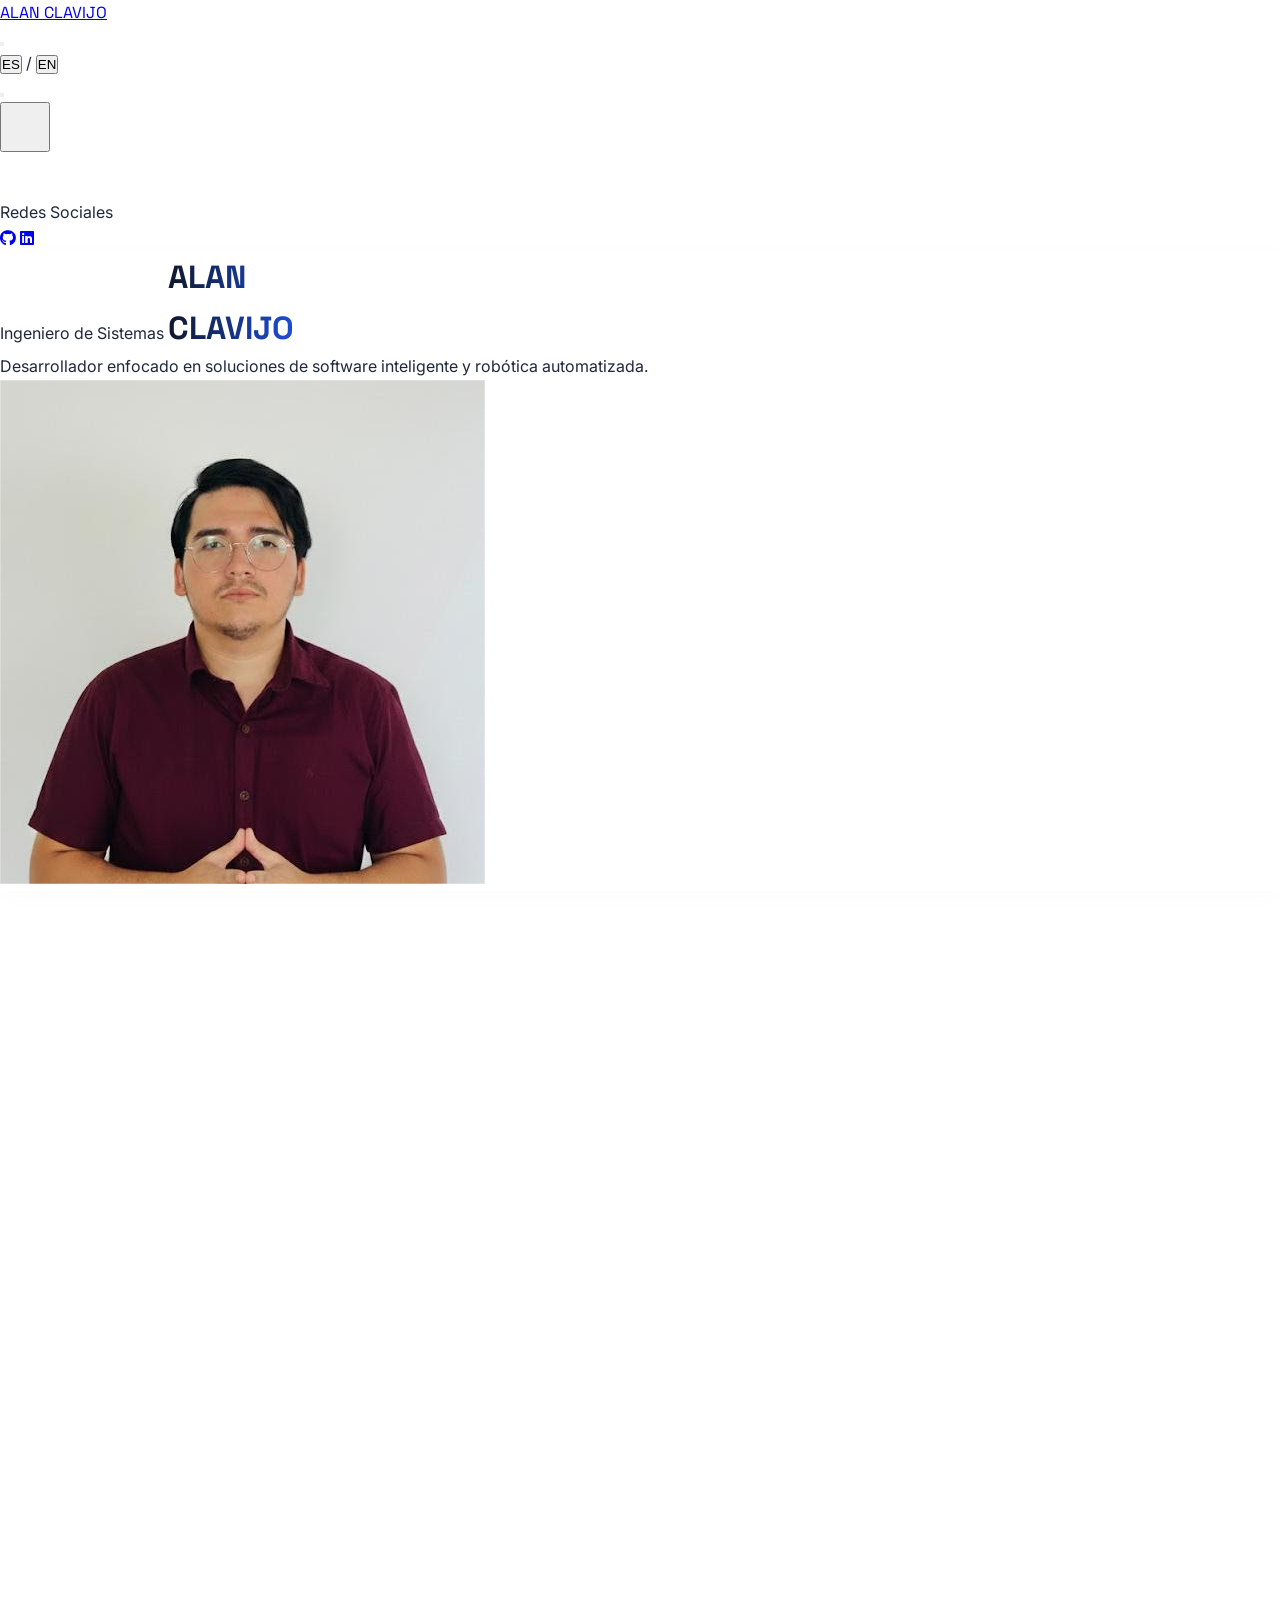
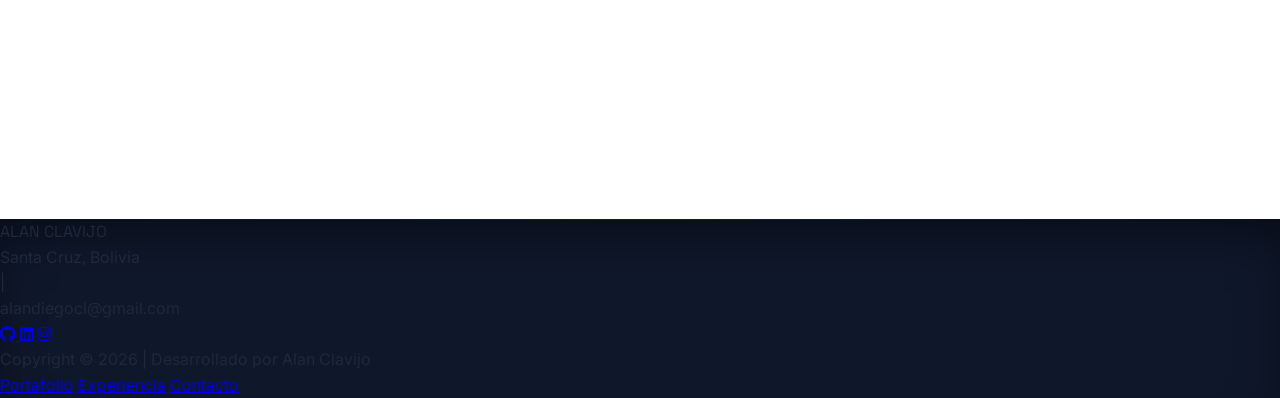
==== commit aa3dc315: "feat: add Aslan Dev Studio project card to portfolio" ====
--- a/index.html
+++ b/index.html
@@ -54,15 +54,13 @@
   <meta name="google-site-verification" content="w6DH2YRJPsxIw7uYAJ5K62LgAJY-CCfW-c_z-ughoTc" />
 
   <!-- Google Analytics (GA4) -->
-  <!--
-  <script async src="https://www.googletagmanager.com/gtag/js?id=G-XXXXXXXXXX"></script>
+  <script async src="https://www.googletagmanager.com/gtag/js?id=G-DBN6WKLKVF"></script>
   <script>
     window.dataLayer = window.dataLayer || [];
     function gtag(){dataLayer.push(arguments);}
     gtag('js', new Date());
-    gtag('config', 'G-XXXXXXXXXX');
+    gtag('config', 'G-DBN6WKLKVF');
   </script>
-  -->
 
   <!-- Favicons -->
   <link rel="icon" type="image/png" sizes="32x32" href="src/img/favicon.png" />
@@ -206,6 +204,27 @@
               en la captación de clientes y diseño totalmente responsivo.
             </p>
             <a href="https://alanclavijo.github.io/NexCore/index.html" target="_blank" rel="noopener noreferrer"
+              class="inline-flex items-center gap-2 text-blue-600 font-bold text-xs uppercase tracking-widest hover:gap-4 transition-all" data-key="proj-view-details">
+              Ver Proyecto <i data-lucide="arrow-right" class="w-4 h-4"></i>
+            </a>
+          </div>
+        </div>
+
+        <div class="glass-card group overflow-hidden">
+          <div
+            class="h-64 overflow-hidden bg-[#0b0d12] flex items-center justify-center p-8 transition-all group-hover:bg-[#151822]">
+            <img src="src/img/aslandevstudio-logo.svg" alt="Aslan Dev Studio"
+              class="w-full h-full object-contain transition-transform duration-700 group-hover:scale-110" loading="lazy" />
+          </div>
+          <div class="p-8">
+            <span class="text-blue-600 font-bold text-[10px] uppercase tracking-widest">Web Platform • Gaming & Tech</span>
+            <h3 class="text-2xl font-display font-bold text-slate-900 mt-2 mb-3">
+              Aslan Dev Studio
+            </h3>
+            <p class="text-slate-500 text-sm leading-relaxed mb-6" data-key="proj-aslandev-desc">
+              Plataforma web enfocada en gaming y desarrollo de software, con herramientas interactivas, guías meta y posicionamiento SEO avanzado.
+            </p>
+            <a href="https://www.aslandevstudio.com/" target="_blank" rel="noopener noreferrer"
               class="inline-flex items-center gap-2 text-blue-600 font-bold text-xs uppercase tracking-widest hover:gap-4 transition-all" data-key="proj-view-details">
               Ver Proyecto <i data-lucide="arrow-right" class="w-4 h-4"></i>
             </a>
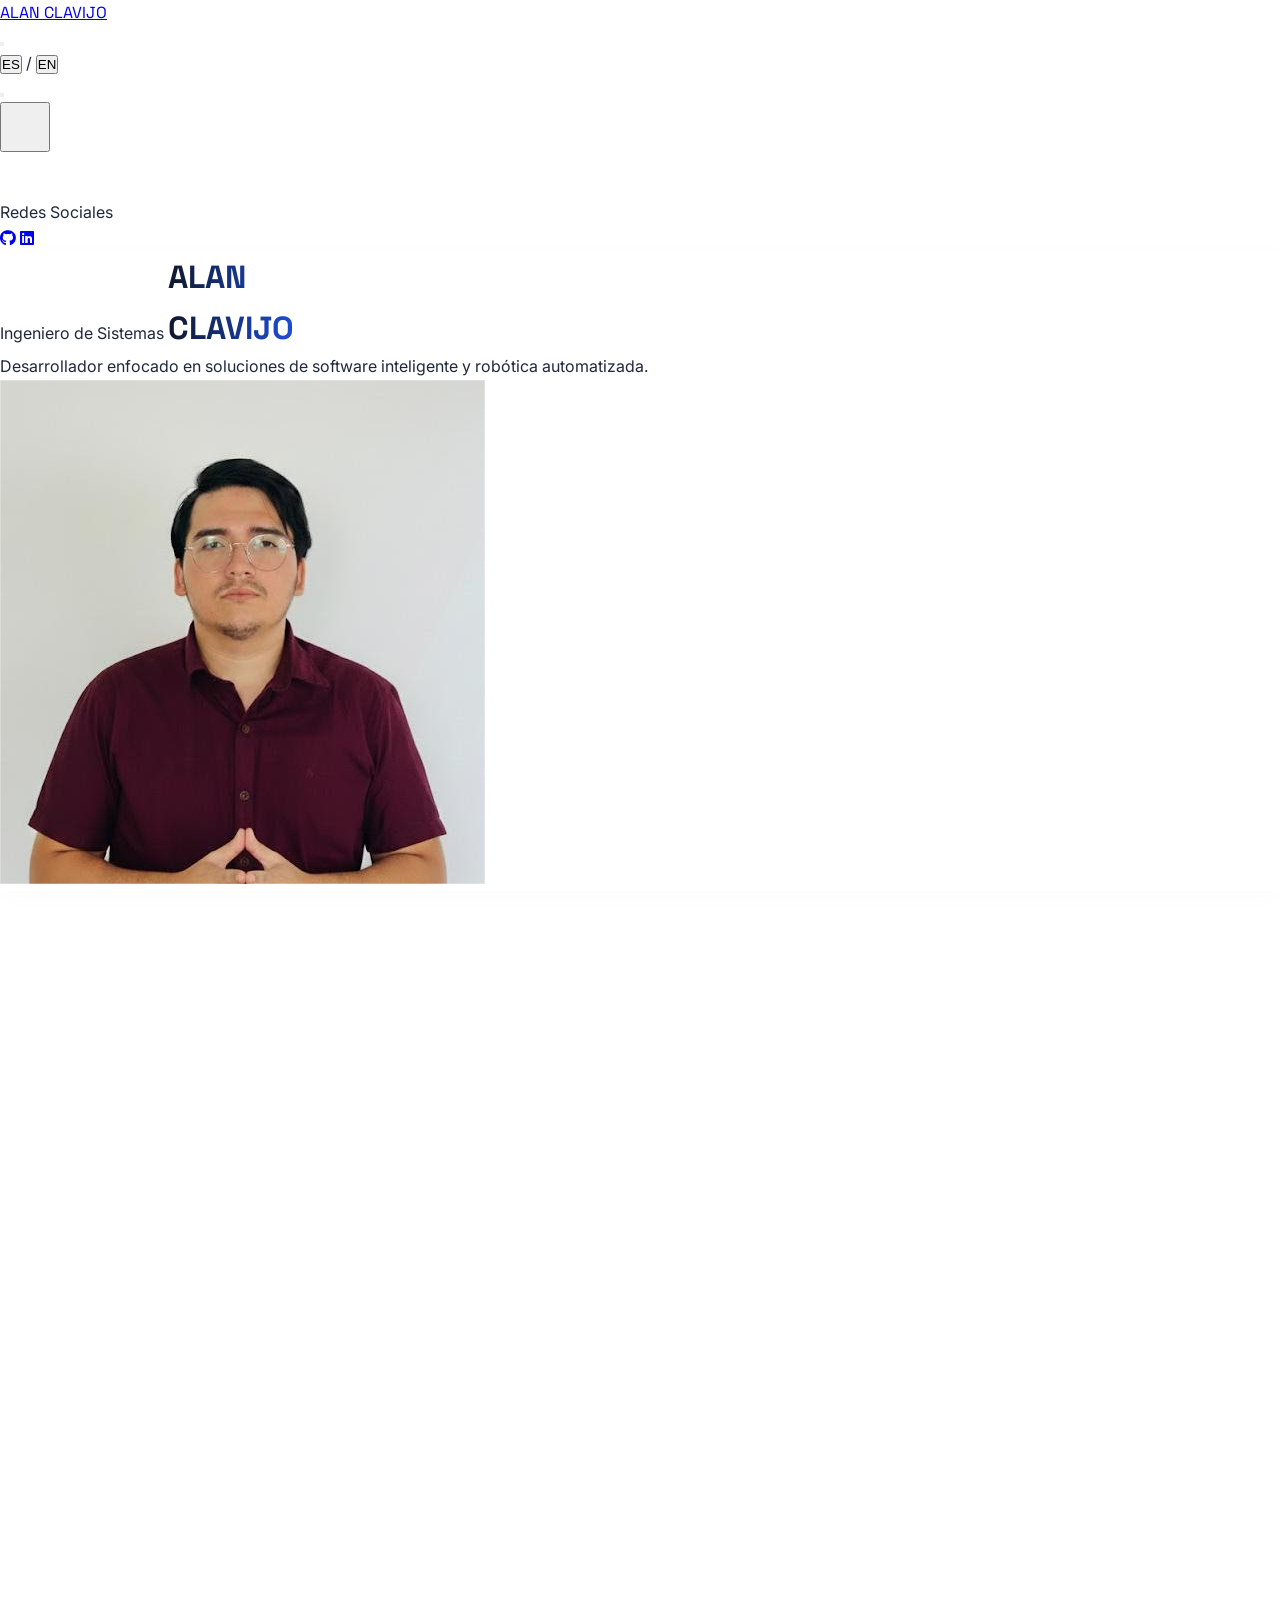
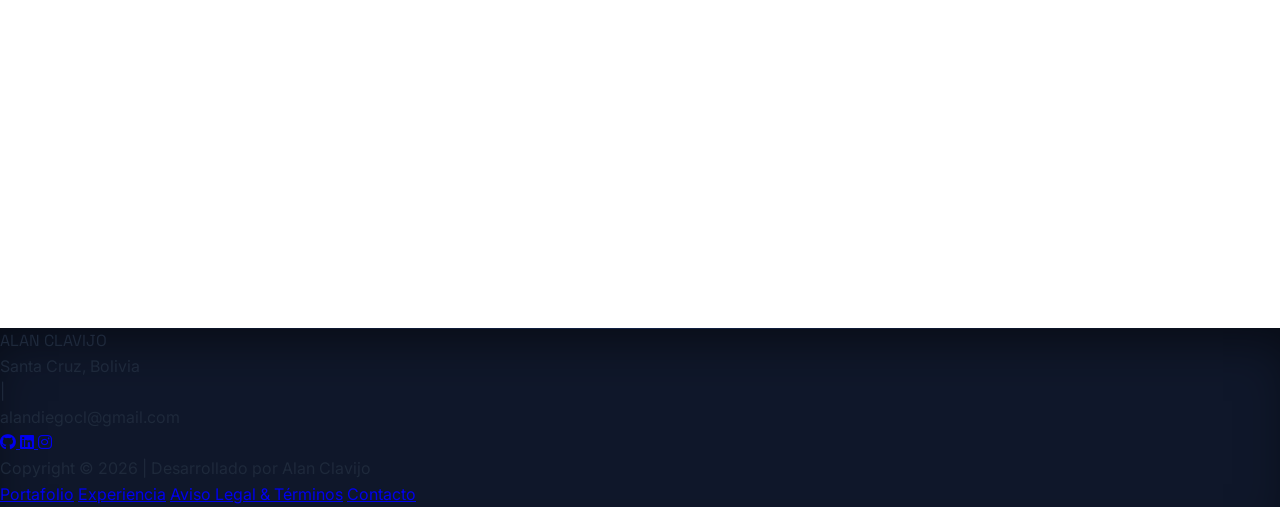
==== commit 576f925d: "feat: add AutoClicker landing page and legal policy page" ====
--- a/index.html
+++ b/index.html
@@ -232,6 +232,26 @@
         </div>
 
         <div class="glass-card group overflow-hidden">
+          <div
+            class="h-64 overflow-hidden bg-slate-900 flex items-center justify-center p-8 transition-all group-hover:bg-blue-950">
+            <i data-lucide="mouse-pointer-click" class="w-24 h-24 text-blue-500 group-hover:scale-110 transition-transform"></i>
+          </div>
+          <div class="p-8">
+            <span class="text-blue-600 font-bold text-[10px] uppercase tracking-widest">Desktop App • Automation</span>
+            <h3 class="text-2xl font-display font-bold text-slate-900 mt-2 mb-3">
+              AutoClicker Utility
+            </h3>
+            <p class="text-slate-500 text-sm leading-relaxed mb-6" data-key="proj-autoclicker-desc">
+              Herramienta de automatización de escritorio desarrollada para tareas repetitivas, accesibilidad y pruebas de software (QA).
+            </p>
+            <a href="autoclicker.html"
+              class="inline-flex items-center gap-2 text-blue-600 font-bold text-xs uppercase tracking-widest hover:gap-4 transition-all" data-key="proj-view-details">
+              Ver Proyecto <i data-lucide="arrow-right" class="w-4 h-4"></i>
+            </a>
+          </div>
+        </div>
+
+        <div class="glass-card group overflow-hidden">
           <div class="h-64 bg-slate-50 flex items-center justify-center transition-all group-hover:bg-slate-100">
             <i data-lucide="terminal" class="w-24 h-24 text-slate-300 group-hover:text-blue-600 transition-colors"></i>
           </div>
@@ -1213,6 +1233,7 @@
         <div class="flex gap-6 text-[9px] uppercase font-black tracking-widest text-slate-600">
           <a href="#portfolio" class="hover:text-blue-500 transition-colors">Portafolio</a>
           <a href="#experience" class="hover:text-blue-600 transition-colors">Experiencia</a>
+          <a href="terms.html" class="hover:text-blue-500 transition-colors text-slate-400 font-bold">Aviso Legal & Términos</a>
           <a href="#contact" class="hover:text-blue-500 transition-colors">Contacto</a>
         </div>
       </div>
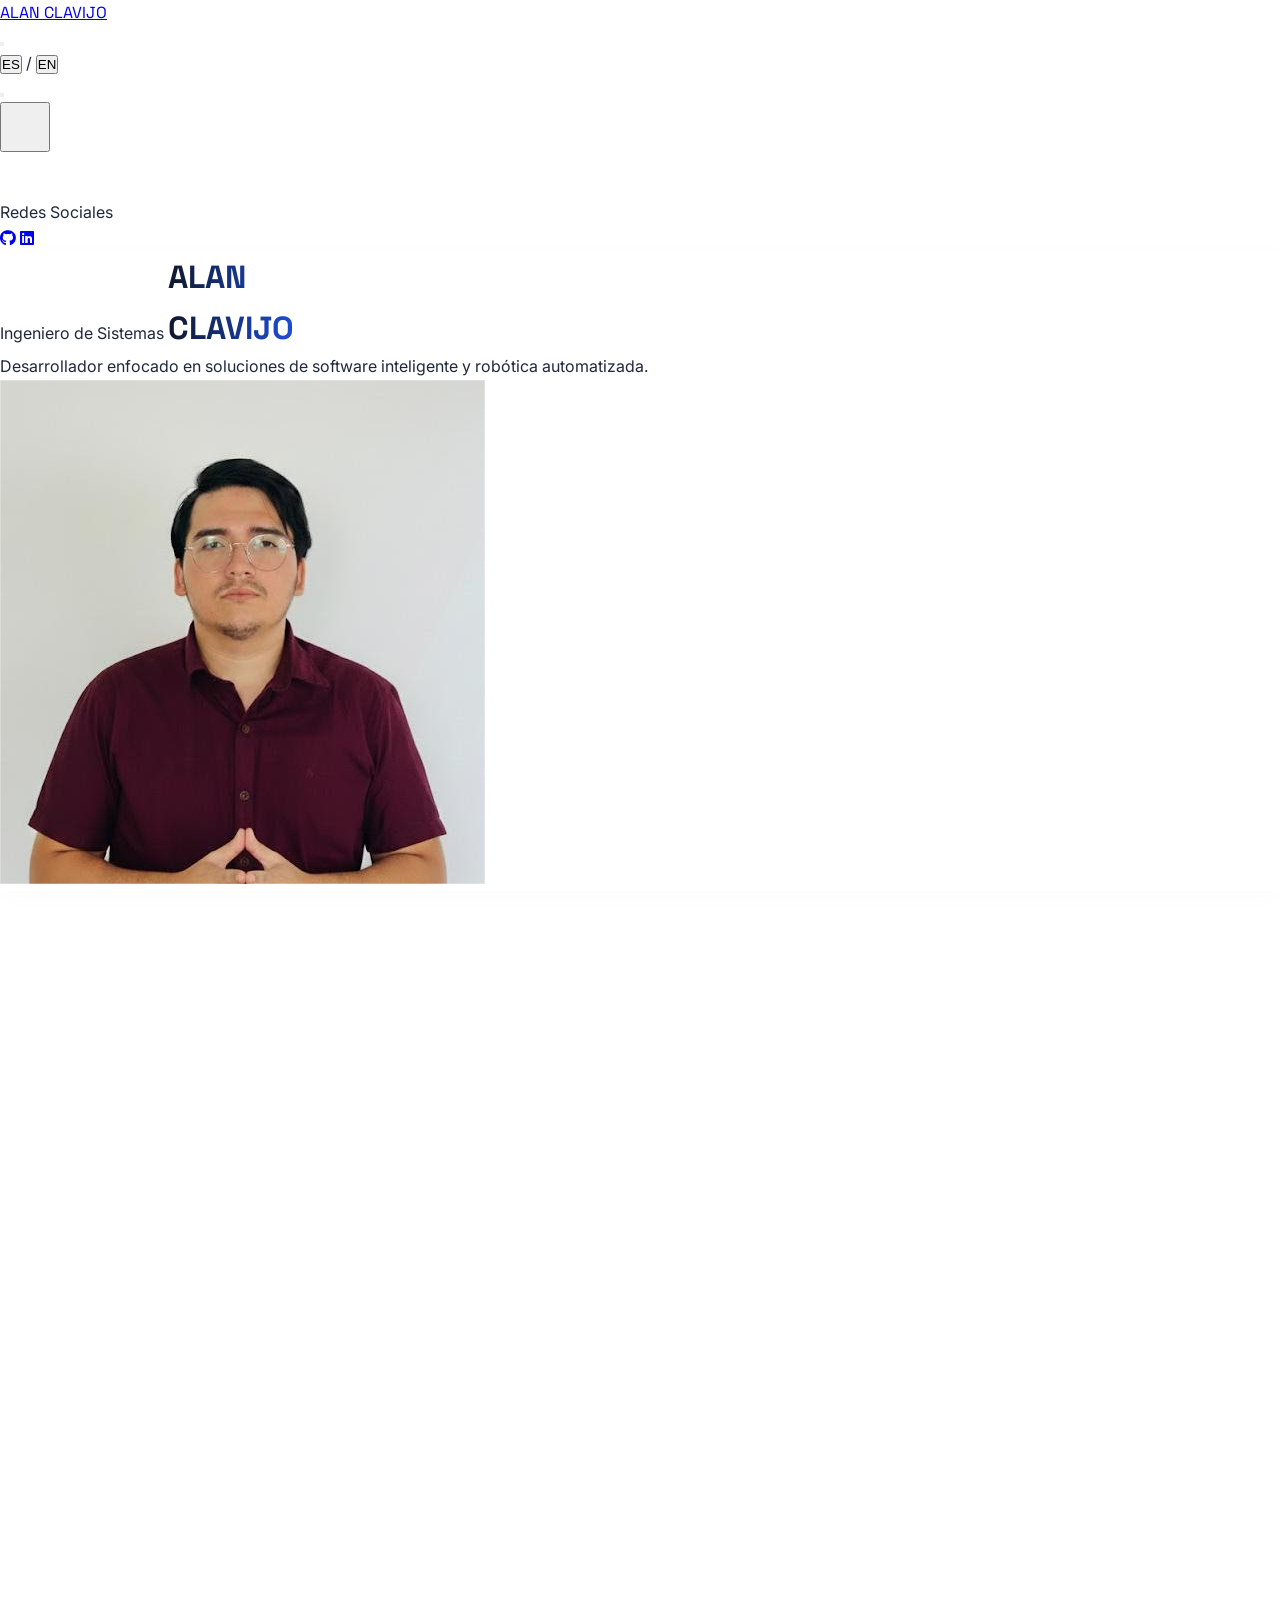
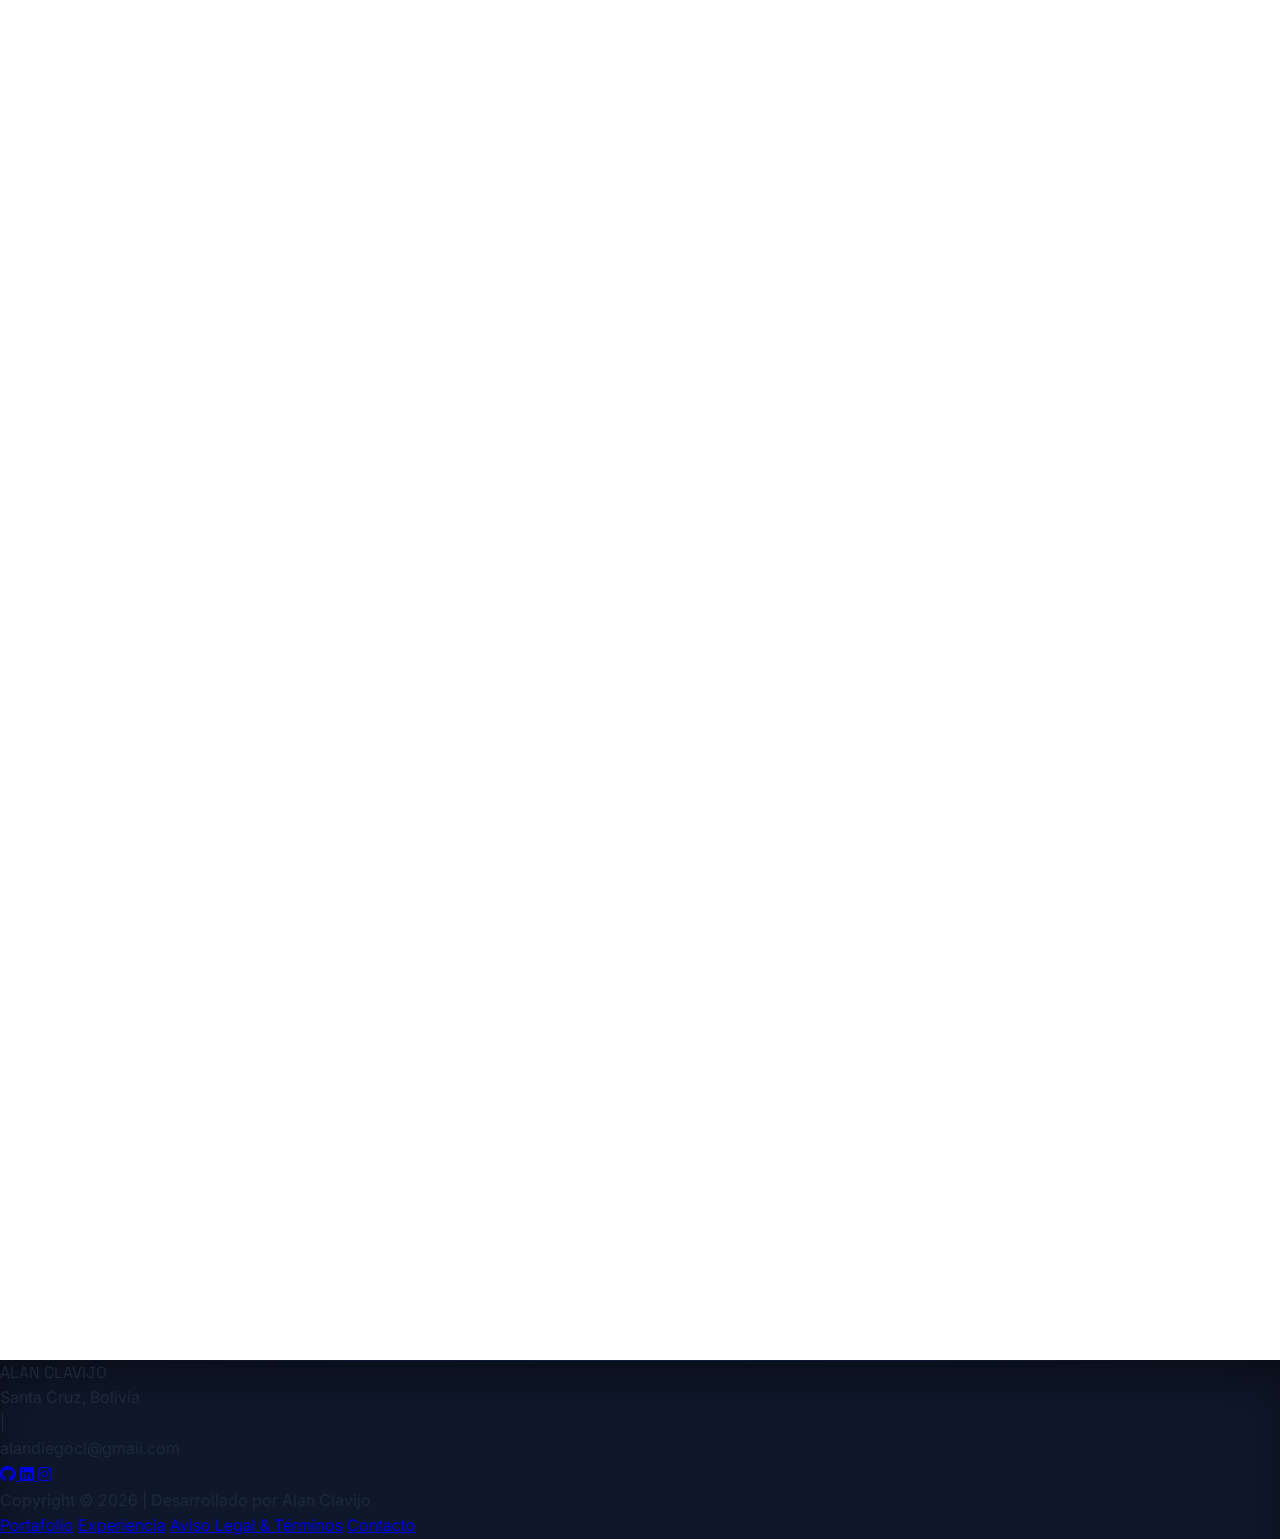
==== commit 06ce9a6a: "design: update Auto Clicker Pro logo icon" ====
--- a/index.html
+++ b/index.html
@@ -233,13 +233,14 @@
 
         <div class="glass-card group overflow-hidden">
           <div
-            class="h-64 overflow-hidden bg-slate-900 flex items-center justify-center p-8 transition-all group-hover:bg-blue-950">
-            <i data-lucide="mouse-pointer-click" class="w-24 h-24 text-blue-500 group-hover:scale-110 transition-transform"></i>
+            class="h-64 overflow-hidden bg-[#0b0d12] flex items-center justify-center p-6 transition-all group-hover:bg-[#131722]">
+            <img src="src/img/autoclicker-logo.jpg" alt="Auto Clicker Pro"
+              class="w-full h-full object-contain rounded-2xl shadow-xl transition-transform duration-700 group-hover:scale-110" loading="lazy" />
           </div>
           <div class="p-8">
-            <span class="text-blue-600 font-bold text-[10px] uppercase tracking-widest">Desktop App • Automation</span>
+            <span class="text-blue-600 font-bold text-[10px] uppercase tracking-widest">Desktop App • Python / CustomTkinter</span>
             <h3 class="text-2xl font-display font-bold text-slate-900 mt-2 mb-3">
-              AutoClicker Utility
+              Auto Clicker Pro
             </h3>
             <p class="text-slate-500 text-sm leading-relaxed mb-6" data-key="proj-autoclicker-desc">
               Herramienta de automatización de escritorio desarrollada para tareas repetitivas, accesibilidad y pruebas de software (QA).
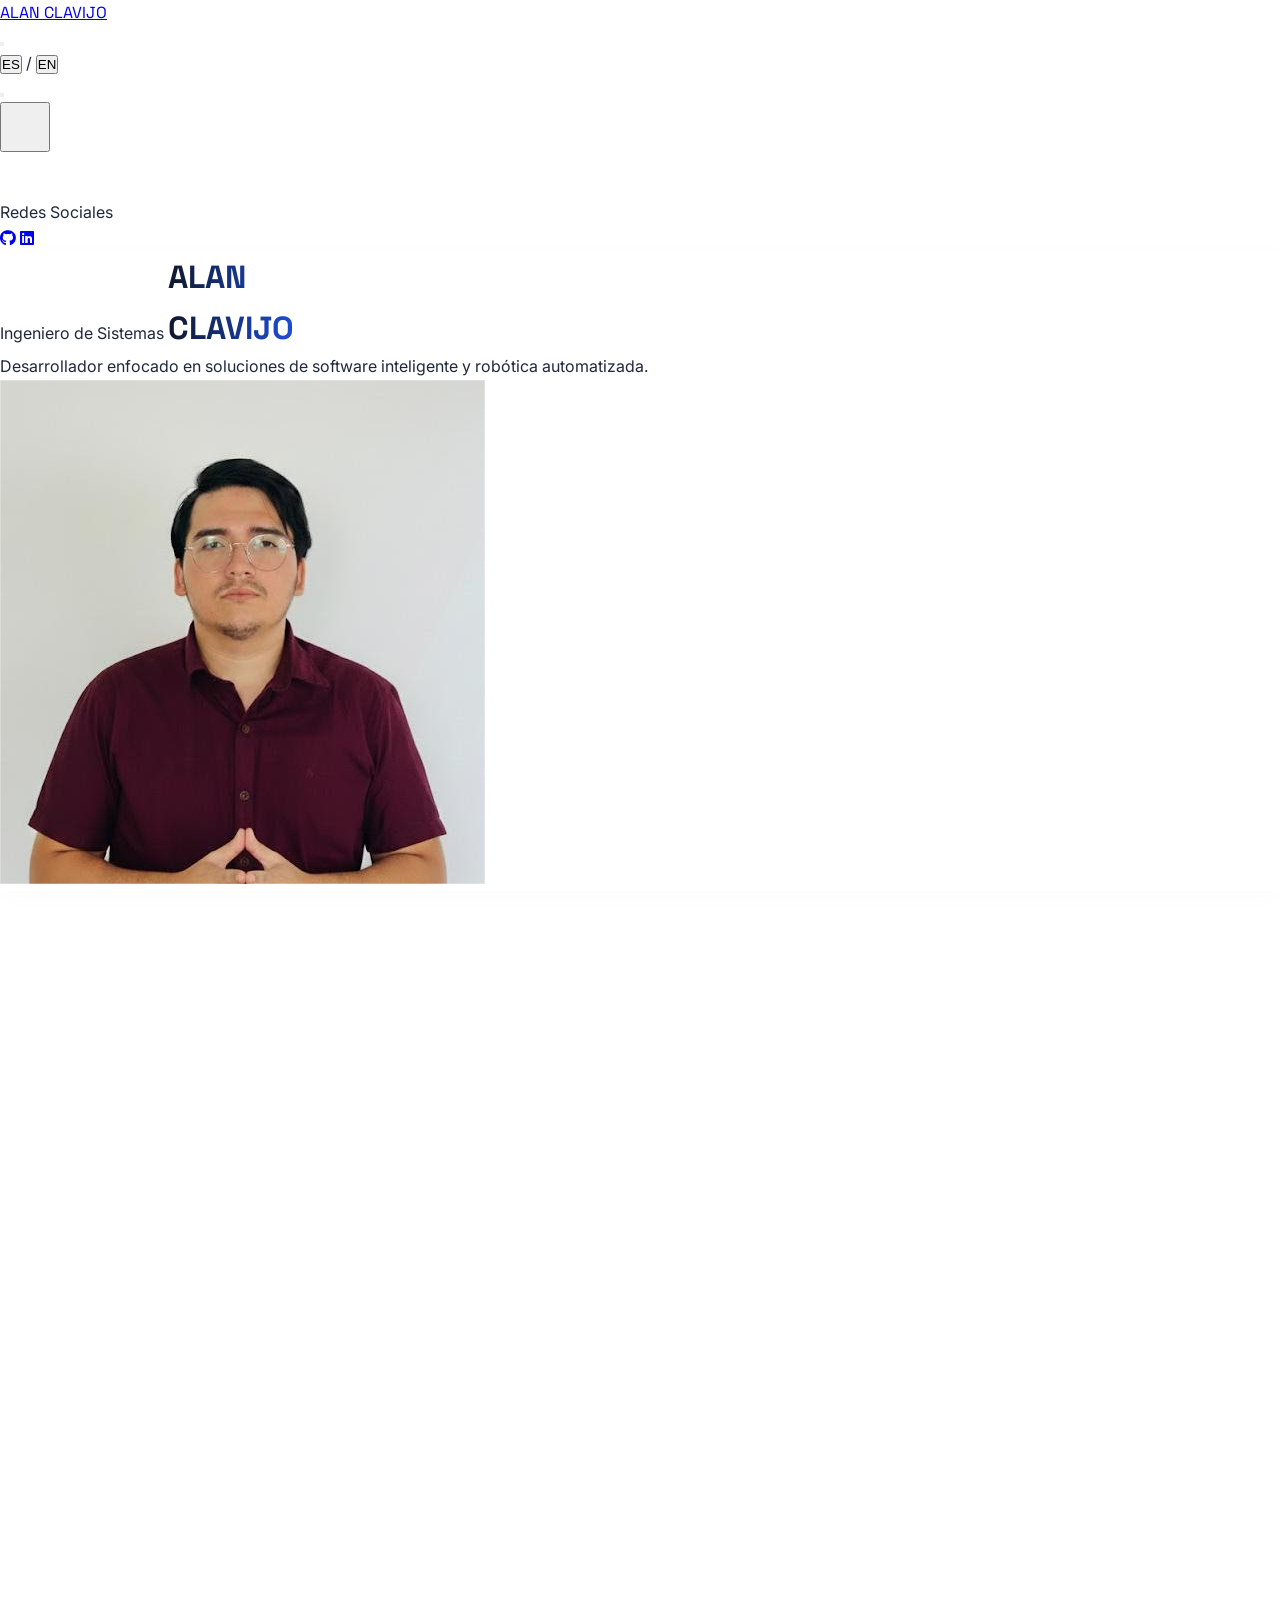
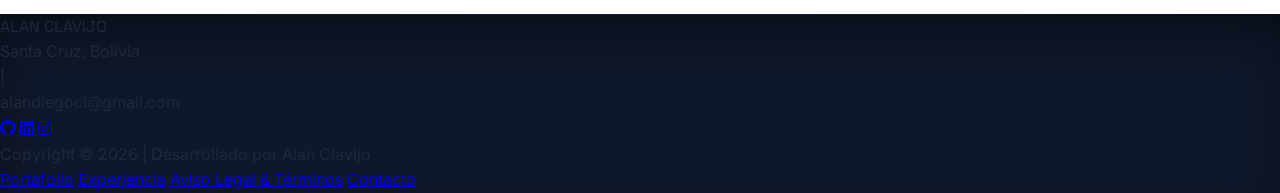
==== commit 6ad313fe: "design: switch Auto Clicker Pro logo to clean SVG vector badge" ====
--- a/index.html
+++ b/index.html
@@ -233,9 +233,9 @@
 
         <div class="glass-card group overflow-hidden">
           <div
-            class="h-64 overflow-hidden bg-[#0b0d12] flex items-center justify-center p-6 transition-all group-hover:bg-[#131722]">
-            <img src="src/img/autoclicker-logo.jpg" alt="Auto Clicker Pro"
-              class="w-full h-full object-contain rounded-2xl shadow-xl transition-transform duration-700 group-hover:scale-110" loading="lazy" />
+            class="h-64 overflow-hidden bg-[#0b0d12] flex items-center justify-center p-8 transition-all group-hover:bg-[#151822]">
+            <img src="src/img/autoclicker-logo.svg" alt="Auto Clicker Pro"
+              class="w-full h-full object-contain transition-transform duration-700 group-hover:scale-110" loading="lazy" />
           </div>
           <div class="p-8">
             <span class="text-blue-600 font-bold text-[10px] uppercase tracking-widest">Desktop App • Python / CustomTkinter</span>
